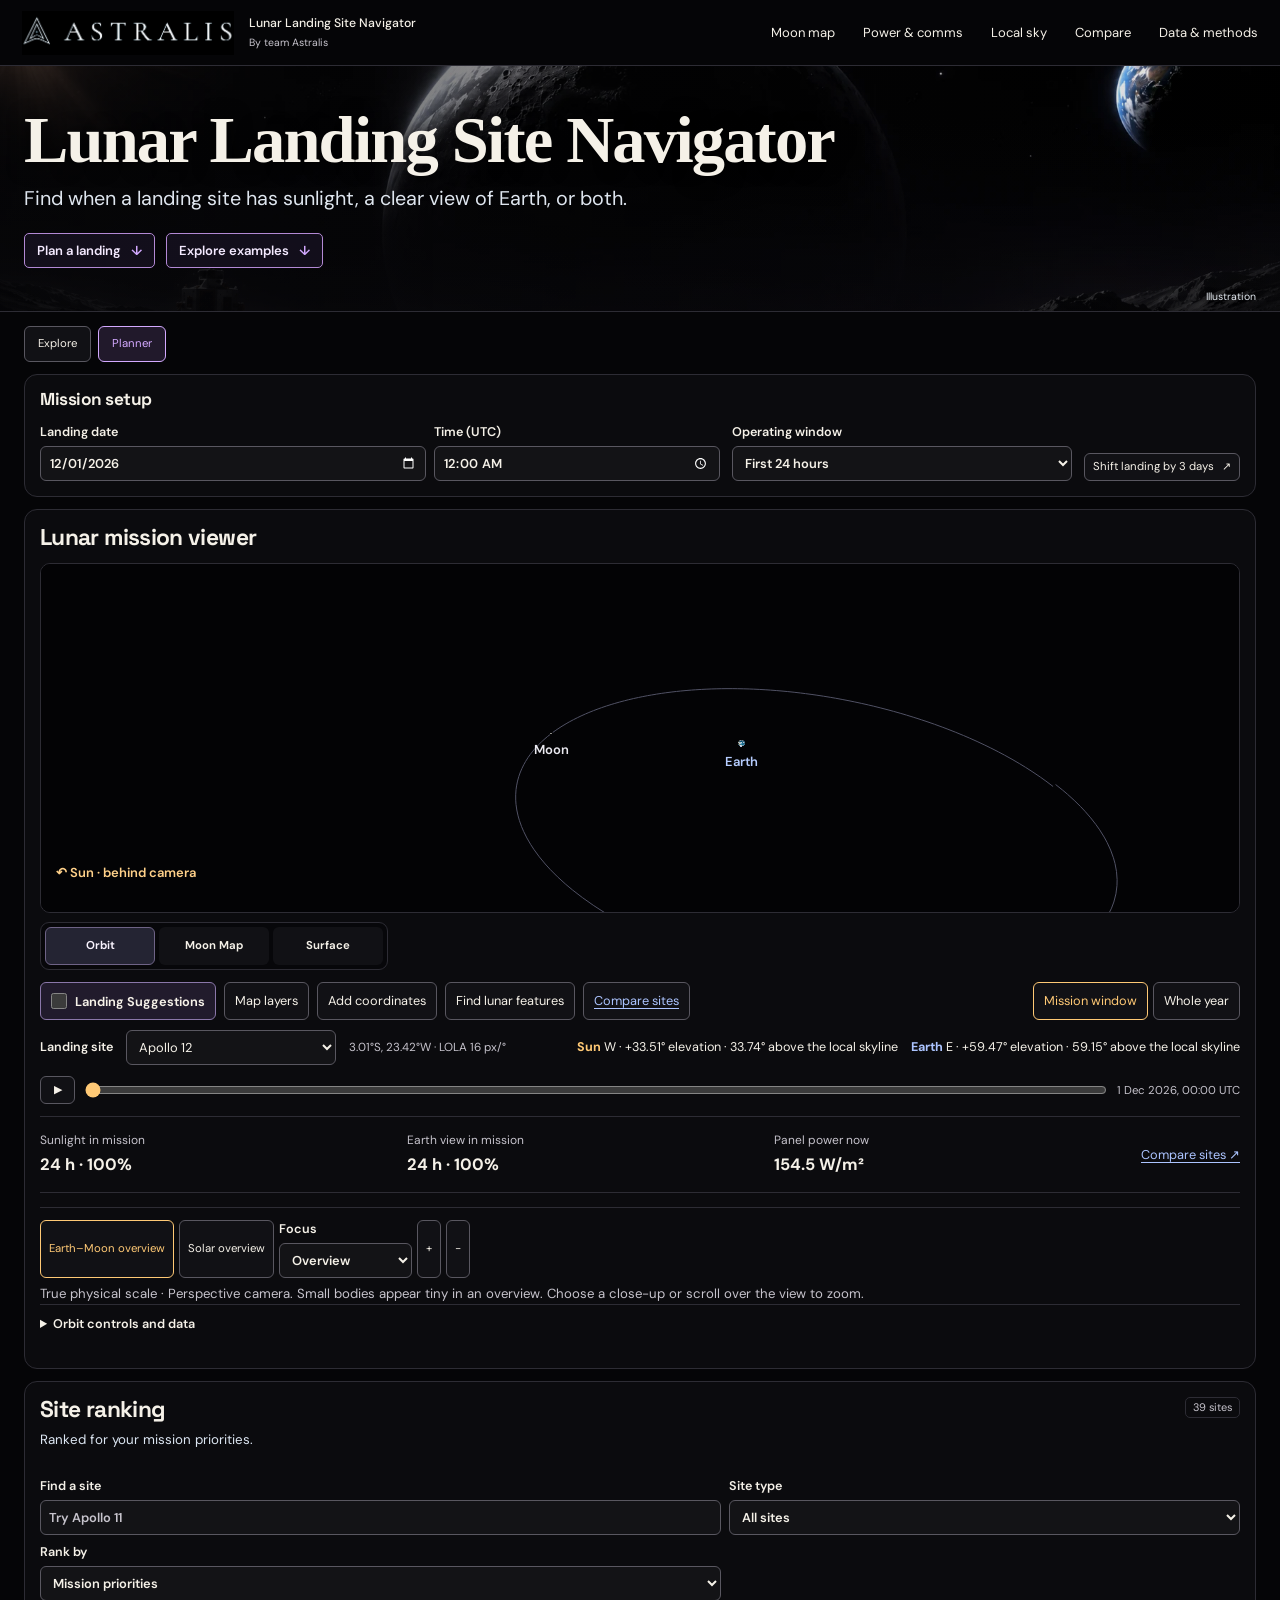
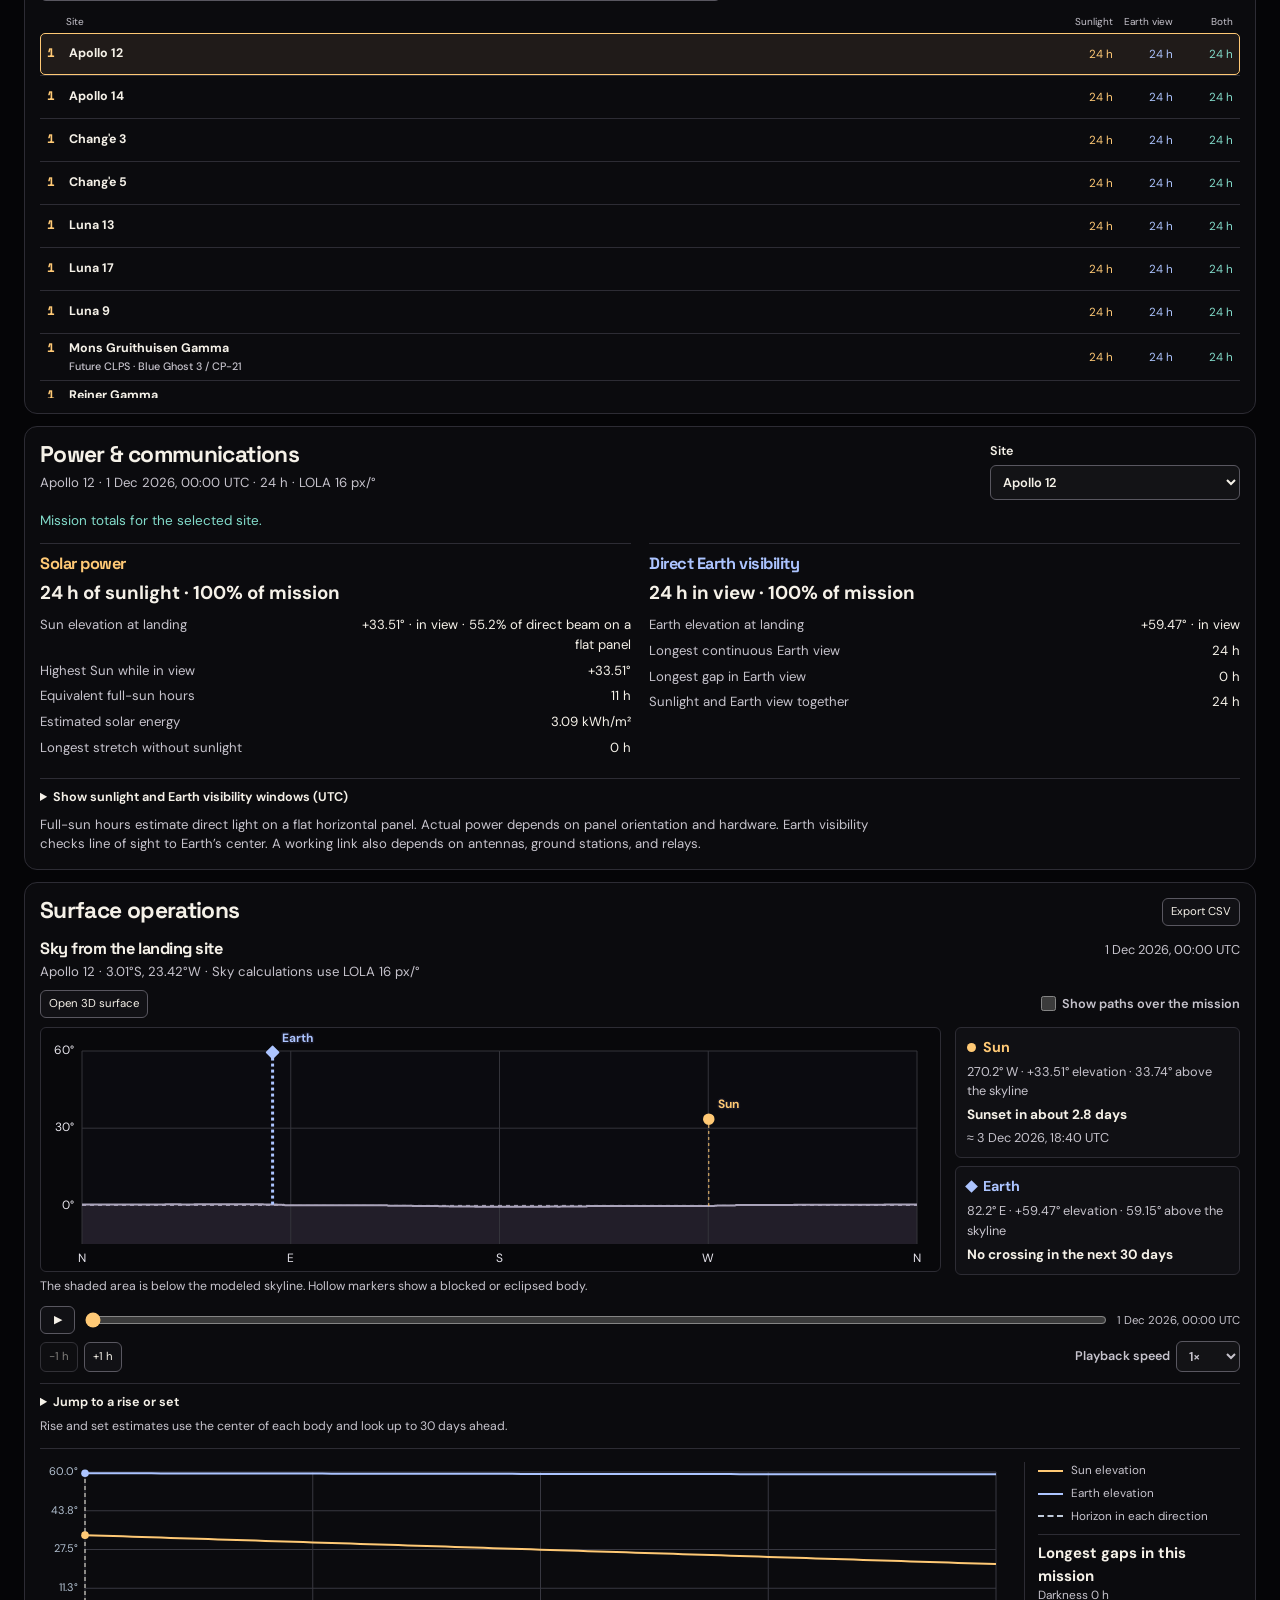
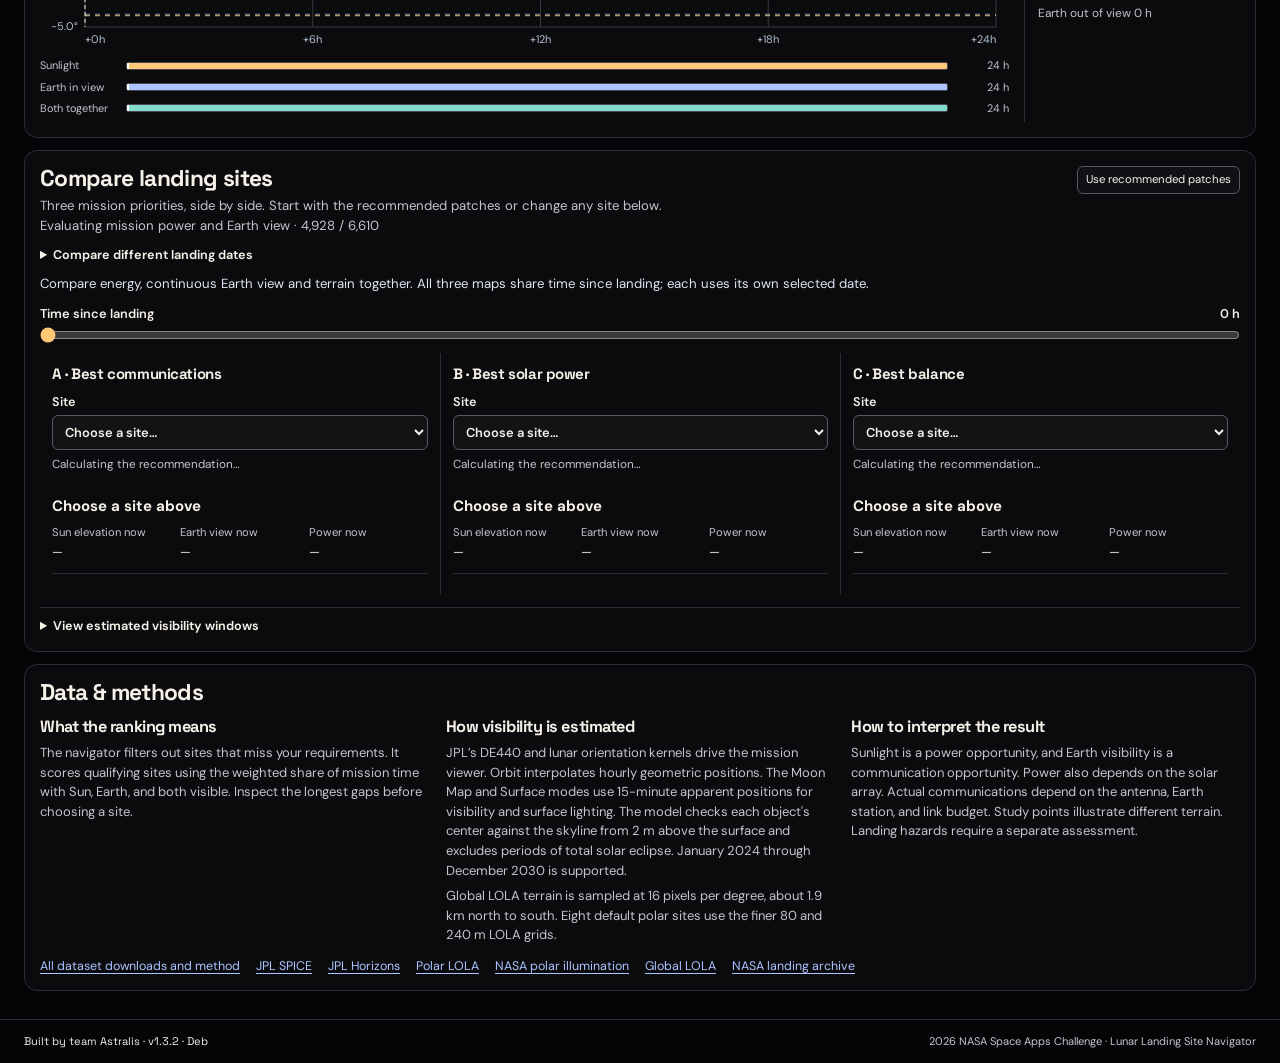
==== index.html @ 9d8e9234 "Release v1.3.2 — Deb: compact the viewer controls and terrain readout" ====
<!doctype html>
<html lang="en">
<head>
  <meta charset="utf-8">
  <meta name="viewport" content="width=device-width, initial-scale=1">
  <meta name="description" content="Compare lunar landing sites, dates, sunlight, and Earth visibility with NASA data.">
  <meta name="ai-disclosure" content="Application code and UI exploration used OpenAI Codex and ImageGen. Numerical inputs are attributed NASA and USGS products.">
  <meta name="theme-color" content="#050507">
  <meta name="author" content="Astralis">
  <link rel="icon" href="./assets/the-astralis-logo.png?v=team-wordmark-2">
  <title>Lunar Landing Site Navigator · Team Astralis</title>
  <link rel="stylesheet" href="./style.css?v=1.3.0">
  <script type="module" src="./app.mjs?v=1.3.0"></script>
</head>
<body>
  <a class="skip" href="#mission">Skip to mission setup</a>
  <header class="topbar">
    <a class="brand" href="./" aria-label="Lunar Landing Site Navigator home — by team Astralis">
      <span class="brand-mark"><img src="./assets/the-astralis-logo.png?v=team-wordmark-2" width="2172" height="724" alt="Astralis team logo"></span>
      <span class="brand-copy"><strong>Lunar Landing Site Navigator</strong><small>By team Astralis</small></span>
    </a>
    <nav aria-label="App navigation"><a href="#space" data-viewer-link="map">Moon map</a><a href="#assessment">Power &amp; comms</a><a href="#local-sky">Local sky</a><a href="#compare">Compare</a><a href="#methods">Data &amp; methods</a></nav>
  </header>

  <main>
    <div class="hero">
      <div class="hero-inner">
        <h1>Lunar Landing Site Navigator</h1>
        <p>Find when a landing site has sunlight, a clear view of Earth, or both.</p>
        <a class="hero-action" href="#mission">Plan a landing <span aria-hidden="true">↓</span></a>
        <a class="hero-action hero-explore" href="#explore">Explore examples <span aria-hidden="true">↓</span></a>
      </div>
      <span class="hero-credit">Illustration</span>
    </div>

    <div class="workspace" id="workspace">
      <nav class="view-switch" aria-label="Experience mode">
        <a class="subtle" href="#explore" id="mode-explore">Explore</a>
        <a class="subtle" href="#mission" id="mode-planner" aria-current="page">Planner</a>
      </nav>
      <div id="boot-error" class="error" role="alert" hidden></div>
      <section class="panel explore" id="explore" aria-labelledby="explore-heading" hidden>
        <div class="explore-heading">
          <h2 id="explore-heading">What makes a good place to land?</h2>
          <p class="muted">Pick a question and compare the first day after landing using the same NASA data as the planner.</p>
        </div>
        <div class="explore-controls">
          <label for="explore-case">Try a scenario
            <select id="explore-case" disabled>
              <option value="delay">What changes if we land three days later?</option>
              <option value="far">Can the far side see Earth?</option>
              <option value="power">Does a full day of sunlight mean more power?</option>
            </select>
          </label>
          <button type="button" id="explore-open" class="subtle" disabled>Open this scenario in Planner</button>
        </div>
        <p id="explore-conclusion" class="explore-conclusion" role="status">Loading lunar data…</p>
        <div id="explore-results" class="explore-results"></div>
        <details class="explore-glossary">
          <summary>What do these terms mean?</summary>
          <dl>
            <dt>Sunlight</dt><dd>Time the Sun is above the local terrain and there is no total eclipse. A low Sun can still give a flat solar panel very little light.</dd>
            <dt>Earth in view</dt><dd>Time the center of Earth is above the terrain. An actual radio link also needs antennas and a receiving station. A satellite can relay messages from the far side.</dd>
            <dt>Both together</dt><dd>Time when the Sun and Earth are in view at the same moment. This can help a mission schedule solar-powered work that needs direct contact.</dd>
            <dt>Local skyline</dt><dd>The outline of hills and crater rims from the landing site. A nearby ridge can hide the Sun even when it is above the Moon’s flat reference horizon.</dd>
          </dl>
        </details>
      </section>
      <div class="primary-grid">
        <section class="panel setup" id="mission" aria-labelledby="setup-heading">
          <h2 id="setup-heading">Mission setup</h2>
          <form id="mission-form" novalidate>
            <div class="dates">
              <label>Landing date <input id="landing-date" type="date" required value="2026-12-01"></label>
              <label>Time (UTC) <input id="landing-time" type="time" required value="00:00"></label>
            </div>
            <label>Operating window
              <select id="duration" aria-describedby="mission-year-dates">
                <option value="24" selected>First 24 hours</option><option value="72">First 3 days</option>
                <option value="168">First 7 days</option><option value="336">First 14 days</option>
                <option value="708">One lunar day (~29.5 Earth days)</option><option value="720">First 30 days</option>
                <option value="year">Full year (365 or 366 days)</option>
              </select>
            </label>
            <p class="muted" id="mission-year-dates" hidden></p>
            <fieldset class="priorities" hidden>
              <legend>What matters most?</legend>
              <div class="presets" id="presets" aria-label="Priority presets">
                <button type="button" data-preset="sun" aria-pressed="false">More sunlight</button>
                <button type="button" data-preset="earth" aria-pressed="false">More time to contact Earth</button>
                <button type="button" data-preset="overlap" aria-pressed="true">Both at the same time</button>
                <button type="button" data-preset="balanced" aria-pressed="false">Balanced</button>
              </div>
            </fieldset>
            <details class="limits" hidden>
              <summary>Advanced settings</summary>
              <label>Horizon model
              <select id="model"><option value="terrain" selected>Terrain horizon · LOLA</option><option value="reference">0° reference plane</option></select>
              </label>
              <div class="weight weight-sun"><label for="sun-weight">Sunlight</label><input id="sun-weight" type="range" min="0" max="100" step="5" value="0"><output for="sun-weight"></output></div>
              <div class="weight weight-earth"><label for="earth-weight">Earth view</label><input id="earth-weight" type="range" min="0" max="100" step="5" value="0"><output for="earth-weight"></output></div>
              <div class="weight weight-overlap"><label for="overlap-weight">Both</label><input id="overlap-weight" type="range" min="0" max="100" step="5" value="100"><output for="overlap-weight"></output></div>
              <p>Sites must meet these limits to qualify.</p>
              <div class="limit-grid">
                <label>Min sunlight (h)<input id="min-sun" type="number" min="0" max="8784" step="any" value="0"></label>
                <label>Min Earth view (h)<input id="min-earth" type="number" min="0" max="8784" step="any" value="0"></label>
                <label>Min overlap (h)<input id="min-overlap" type="number" min="0" max="8784" step="any" value="0"></label>
                <label>Max darkness (h)<input id="max-dark" type="number" min="0" max="8784" step="any" placeholder="Unlimited"></label>
                <label>Max Earth visibility gap (h)<input id="max-earth-gap" type="number" min="0" max="8784" step="any" placeholder="Unlimited"></label>
              </div>
            </details>
            <p id="input-error" class="error" role="alert" hidden></p>
            <button id="offset" class="subtle delay" type="button">Shift landing by 3 days <span aria-hidden="true">↗</span></button>
          </form>
        </section>

        <section class="panel space-panel" id="space" aria-labelledby="space-heading" data-viewer-mode="orbit">
          <div class="panel-heading space-heading">
            <h2 id="space-heading" tabindex="-1">Lunar mission viewer</h2>
          </div>
          <div class="viewer-stage" id="viewer-stage">
            <canvas id="orbit-labels" aria-hidden="true"></canvas>
            <div class="viewer-layer" id="viewer-orbit" aria-label="Orbital view">
              <canvas id="space-canvas" role="img" aria-label="Rotatable 3D projection of the Sun, Earth and Moon" aria-describedby="space-scale space-caption"></canvas>
            </div>
              <div id="globe-stage" class="globe-stage" inert>
                <canvas id="globe-canvas" aria-label="Rotatable 3D Moon with the Sun and Earth at the selected time. Drag to rotate or use the map buttons." aria-describedby="globe-pole-note map-system-note" role="img"></canvas>
                <canvas id="globe-features" aria-hidden="true" hidden></canvas>
                <div id="globe-markers"></div>
                <span id="globe-pole-marker" hidden>South Pole · 90°S</span>
                <div class="globe-directions" aria-label="Directions from the Moon at the viewer time">
                  <span id="globe-sun-marker" class="globe-direction" hidden></span>
                  <span id="globe-earth-marker" class="globe-direction" hidden></span>
                </div>
              </div>
            <div class="viewer-layer" id="viewer-map" aria-label="Lunar map views" inert aria-hidden="true">
              <div class="polar-map" id="polar-map" hidden>
                <img id="relief" src="./data/polar-relief.webp" alt="Shaded elevation of the lunar south pole from NASA's LOLA data">
                <svg id="graticule" viewBox="0 0 600 600" preserveAspectRatio="none" aria-hidden="true"></svg>
                <div id="pins" class="pins"></div>
                <span class="map-pole">90°S</span>
                <div class="map-scale"><i></i>100 km at pole</div>
              </div>
              <figure class="coverage-figure" id="viewer-coverage" hidden>
                <canvas id="coverage-canvas" role="img" aria-label="Whole-Moon map of sunlight and a direct view of Earth. West is left and east is right." aria-describedby="coverage-notes coverage-summary"></canvas>
                <div class="coverage-axis" aria-hidden="true"><span>180°W</span><span>90°W</span><span>0°</span><span>90°E</span><span>180°E</span></div>
              </figure>
            </div>
            <div class="viewer-layer" id="viewer-surface" aria-label="Lunar surface view" inert aria-hidden="true">
              <div class="surface-stage">
                  <canvas id="surface-sky" aria-hidden="true"></canvas>
                  <canvas id="surface-canvas" tabindex="0" role="img" aria-label="First-person view of measured lunar terrain at the selected site" aria-describedby="surface-walk-help surface-caption surface-angles surface-light sky-sun-position sky-earth-position"></canvas>
                  <canvas id="surface-labels" aria-hidden="true"></canvas>
                  <span id="surface-heading" aria-label="Camera bearing"></span>
                  <div class="surface-guides" id="surface-guides" aria-label="Off-screen objects">
                    <button type="button" class="subtle" id="surface-guide-sun" hidden></button>
                    <button type="button" class="subtle" id="surface-guide-earth" hidden></button>
                  </div>
                </div>
              <div class="viewer-loading">
                <p class="muted" id="surface-status" role="status"></p>
                <button type="button" class="subtle" id="surface-retry" hidden>Reload terrain</button>
              </div>
            </div>
          </div>
          <p id="viewer-flight-status" class="muted" role="status" hidden></p>
          <div class="viewer-tabs" role="group" aria-label="Lunar mission viewer modes">
            <button type="button" class="subtle" data-viewer="orbit" aria-controls="viewer-orbit" aria-pressed="true">Orbit</button>
            <button type="button" class="subtle" data-viewer="map" aria-controls="viewer-map" aria-pressed="false">Moon Map</button>
            <button type="button" class="subtle" data-viewer="surface" aria-controls="viewer-surface" aria-pressed="false">Surface</button>
          </div>
          <nav class="mission-tools" aria-label="Mission planning tools">
            <label id="landing-suggestions-toggle"><input id="layer-landing-suggestions" type="checkbox" aria-controls="landing-suggestions" disabled> Landing Suggestions</label>
            <button type="button" class="subtle" data-map-tool="viewer-analysis" disabled>Map layers</button>
            <button type="button" class="subtle" data-map-tool="custom-coordinates" disabled>Add coordinates</button>
            <button type="button" class="subtle" data-map-tool="named-features" disabled>Find lunar features</button>
            <a class="subtle" href="#compare-heading">Compare sites</a>
            <div class="space-date-controls" id="space-timescale" hidden>
              <div class="map-view" role="group" aria-label="3D timescale">
                <button type="button" class="subtle" id="space-mission-mode" aria-pressed="true">Mission window</button>
                <button type="button" class="subtle" id="space-year-mode" aria-pressed="false">Whole year</button>
              </div>
            </div>
          </nav>
          <p id="space-error" class="error" role="status" hidden></p>
          <p id="space-status" class="muted" role="status">Loading 3D positions…</p>
          <div id="space-content" hidden>
            <div id="space-year-controls" hidden>
              <label>Year <select id="space-year"></select></label>
              <label>Jump to month <select id="space-month"></select></label>
              <label>Playback speed <select id="space-year-speed"><option value="15">15 days/sec</option><option value="5" selected>5 days/sec</option><option value="1">1 day/sec</option></select></label>
            </div>
            <div class="viewer-site">
              <div class="space-readout">
                <label for="space-site">Landing site</label>
                <select id="space-site" disabled></select>
                <p id="space-caption" class="muted"></p>
                <p class="space-sun"><strong>Sun</strong> <span id="space-sun"></span></p>
                <p class="space-earth"><strong>Earth</strong> <span id="space-earth"></span></p>
              </div>
            </div>
            <div class="scrub space-scrub">
              <button type="button" class="subtle" id="space-play" aria-label="Play mission viewer timeline" disabled>▶</button>
              <label class="sr-only" id="space-time-label" for="space-time">3D view mission time</label>
              <input id="space-time" type="range" min="0" max="24" step=".25" value="0" disabled>
              <div id="space-month-scale" class="space-month-scale" aria-hidden="true" hidden></div>
              <output id="space-clock" for="space-time"></output>
            </div>
            <p id="space-year-note" class="muted globe-help" hidden>All three views use this yearly preview time. Mission totals still use your selected landing date and duration.</p>
          </div>
          <div class="viewer-metrics" id="viewer-metrics" aria-label="Selected site mission summary">
            <div><span>Sunlight in mission</span><strong id="viewer-sun-hours"></strong></div>
            <div><span>Earth view in mission</span><strong id="viewer-earth-hours"></strong></div>
            <div><span>Panel power now</span><strong id="viewer-power" title="Estimated electrical output per square meter of horizontal panel at 20% efficiency"></strong></div>
            <a href="#compare-heading">Compare sites ↗</a>
          </div>
          <div class="viewer-events" id="viewer-events" hidden>
            <p id="viewer-sun-event"></p><p id="viewer-earth-event"></p>
          </div>
          <div id="viewer-orbit-controls" class="viewer-orbit-controls">
                <div class="map-view" aria-label="Reference point">
              <button type="button" id="space-earth-view" class="subtle" value="earth" aria-pressed="true" disabled>Earth–Moon overview</button>
              <button type="button" id="space-sun-view" class="subtle" value="sun" aria-pressed="false" disabled>Solar overview</button>
              <label>Focus <select id="space-focus"><option value="">Overview</option><option value="earth">Earth close-up</option><option value="moon">Moon close-up</option><option value="sun">Sun close-up</option></select></label>
              <button type="button" id="space-zoom-in" class="subtle" aria-label="Zoom orbital camera in" disabled>+</button>
              <button type="button" id="space-zoom-out" class="subtle" aria-label="Zoom orbital camera out" disabled>−</button>
            </div>
                <p id="space-geometry-note" class="muted" role="status"></p>
                <p id="space-scale" class="muted">True physical scale · Perspective camera. Small bodies appear tiny in an overview. Choose a close-up or scroll over the view to zoom.</p>
                <details class="viewer-options"><summary>Orbit controls and data</summary>
                <div class="orbit-layers" role="group" aria-label="Orbit diagram layers">
                  <label><input type="checkbox" id="space-year-path"> <span id="space-year-label">Sun’s annual path</span></label>
                  <label><input type="checkbox" id="space-moon-path" checked> Moon’s orbit</label>
                  <label><input type="checkbox" id="space-links"> Body links</label>
                </div>
                <div class="globe-controls" aria-label="Rotate the view">
                  <button type="button" class="subtle" id="space-left" aria-label="Rotate view left" disabled>←</button>
                  <button type="button" class="subtle" id="space-right" aria-label="Rotate view right" disabled>→</button>
                  <button type="button" class="subtle" id="space-up" aria-label="Tilt view up" disabled>↑</button>
                  <button type="button" class="subtle" id="space-down" aria-label="Tilt view down" disabled>↓</button>
                  <button type="button" class="subtle" id="space-reset" disabled>Reset view</button>
                </div>
                <dl class="space-distance muted">
                  <dt>Earth to Moon</dt><dd id="space-lunar-km"></dd>
                  <dt>Earth to Sun</dt><dd id="space-solar-km"></dd>
                </dl>
                <p class="muted space-marker">The mint dot marks the selected landing site when it faces the camera.</p>
                <p class="muted globe-help"><a href="https://svs.gsfc.nasa.gov/3615/">Earth imagery · NASA Blue Marble</a> · <a href="https://svs.gsfc.nasa.gov/4720/">Moon imagery · NASA LROC</a> · <a href="https://svs.gsfc.nasa.gov/4551/">Sun imagery · NASA SDO</a></p>
                <p class="muted globe-help">All bodies use physical radii and JPL distances on one scale. Apparent size depends on distance from the camera; nearer bodies block farther ones. Earth’s clouds and the Sun’s disk are archival imagery. Solar colors and glow are adjusted for display.</p>
                </details>
              </div>
          <section class="map-panel" id="viewer-map-controls" hidden aria-labelledby="map-heading">
            <div class="panel-heading"><h2 id="map-heading">Lunar sites</h2>
              <div class="map-view" role="group" aria-label="Map view"><button type="button" class="subtle" id="show-globe" aria-pressed="true">3D Moon</button><button type="button" class="subtle" id="show-map" aria-pressed="false">Polar map</button><button type="button" class="subtle" id="show-coverage" aria-pressed="false">Visibility map</button></div>
            </div>
            <details class="viewer-options" id="viewer-analysis" open>
              <summary>Analyze landing conditions <span>Visibility, power and crater shadows</span></summary>
            <label class="map-scope"><input id="mission-heat-south" type="checkbox"> South Pole only <span class="muted" id="map-scope" hidden>84°S–90°S</span></label>
            <div class="coverage-toolbar" id="coverage-toolbar">
              <fieldset class="map-filters" id="coverage-filters">
                <legend>Map layers</legend>
                <label><input id="layer-overlap" type="checkbox"> Mission overlap</label>
                <label><input id="layer-sun" type="checkbox"> Sunlight now</label>
                <label><input id="layer-earth" type="checkbox"> Earth in view now</label>
                <label><input id="layer-both" type="checkbox"> Both in view now</label>
                <label><input id="layer-power" type="checkbox"> Solar power</label>
                <label title="Use measured terrain to calculate shadows and line of sight"><input id="layer-shadows" type="checkbox" checked> Crater shadows</label>
              </fieldset>
              <label id="mission-heat-period-label" hidden>Heat map period
                <select id="mission-heat-period"></select>
              </label>
              <label id="map-color-metric-label" hidden>Color by
                <select id="map-color-metric"><option value="overlap">Mission overlap hours</option><option value="power">Solar power now</option></select>
              </label>
              <time id="coverage-clock" class="muted" hidden></time>
            </div>
            <p id="coverage-intersection-note" class="muted mission-heat-key" hidden></p>
            <p class="muted" id="mission-heat-models" hidden></p>
            <p class="muted mission-heat-key" id="terrain-shadow-status" role="status" hidden></p>
            <p id="mission-heat-detail-status" class="muted mission-heat-key" role="status" hidden></p>
            <div id="mission-heat-details" hidden>
              <p id="mission-heat-status" class="muted" role="status"></p>
              <div id="mission-heat-results" hidden>
                <div class="mission-heat-scale" id="mission-heat-scale" role="group" aria-label="Simultaneous visibility in hours" aria-describedby="mission-heat-scale-note">
                  <div aria-hidden="true"></div>
                  <span>0 h · No overlap</span><span id="mission-heat-mid"></span><span id="mission-heat-max"></span>
                </div>
                <p class="muted mission-heat-key" id="mission-heat-scale-note"></p>
                <p id="mission-heat-best"></p>
                <p id="mission-heat-site"></p>
                <div id="mission-heat-site-details">
                  <p class="muted" id="mission-heat-reference"></p>
                  <div id="mission-heat-track"></div>
                  <p class="muted mission-heat-key">The strip shows overlap in gold and gaps with hatching.</p>
                  <details id="mission-heat-windows"><summary>Overlap and gap times (UTC)</summary><div id="mission-heat-window-list"></div></details>
                </div>
              </div>
            </div>
            <div id="coverage-details" hidden>
              <ul class="coverage-legend" id="coverage-legend" aria-label="Map legend"></ul>
              <p class="muted" id="coverage-notes">Colors use a smooth lunar horizon. The selected-site readout uses your chosen horizon model.</p>
              <p class="muted" id="coverage-summary"></p>
              <div id="power-details" hidden>
                <div class="power-scale" id="power-scale" role="group" aria-label="Estimated electrical power per square meter">
                  <div id="power-gradient" aria-hidden="true"></div>
                  <span>0 W/m²</span><span id="power-scale-mid"></span><span id="power-scale-max"></span>
                </div>
                <p class="muted" id="power-scale-note" hidden></p>
                <p class="power-site"><strong id="power-output"></strong><span id="power-site-angle"></span></p>
                <p class="muted" id="power-notes">Estimated electrical output for a flat panel at 20% efficiency. Map colors use a smooth lunar horizon. Sites use the chosen horizon model. Total eclipses give zero output.</p>
              </div>
              <p class="muted" id="coverage-overhead"></p>
            </div>
            </details>
            <details id="named-features" class="named-features">
              <summary>Explore named lunar features</summary>
              <div class="feature-tools">
                <label>Search the lunar gazetteer<input type="search" id="feature-search" placeholder="Try Tycho or Mare Imbrium" disabled></label>
                <label class="feature-toggle"><input type="checkbox" id="feature-layer" checked> Show labels on the globe</label>
              </div>
              <p class="muted" id="feature-status" role="status"></p>
              <button class="subtle" type="button" id="feature-retry" hidden>Reload feature catalog</button>
              <ul id="feature-results" aria-label="Matching named features"></ul>
              <div id="feature-detail" class="map-site" hidden>
                <h3 id="feature-name"></h3><p id="feature-location" class="muted"></p>
                <a id="feature-source" class="muted">Gazetteer entry</a>
              </div>
              <button class="subtle" type="button" id="feature-evaluate" hidden>Evaluate this coordinate</button>
            </details>
            <p class="error" id="globe-error" hidden></p>
            <div id="globe-view">
              <div class="globe-controls" aria-label="3D Moon controls">
                <button type="button" class="subtle" id="globe-left" aria-label="Rotate Moon west">←</button>
                <button type="button" class="subtle" id="globe-right" aria-label="Rotate Moon east">→</button>
                <button type="button" class="subtle" id="globe-north" aria-label="Rotate Moon toward north">↑</button>
                <button type="button" class="subtle" id="globe-south" aria-label="Rotate Moon toward south">↓</button>
                <button type="button" class="subtle" id="globe-zoom-in" aria-label="Zoom in">+</button>
                <button type="button" class="subtle" id="globe-zoom-out" aria-label="Zoom out">−</button>
                <button type="button" class="subtle" id="globe-focus">Center on site</button>
                <button type="button" class="subtle" id="globe-reset">Near side</button>
                <button type="button" class="subtle" id="globe-far">Far side</button>
                <button type="button" class="subtle" id="globe-pole">South pole</button>
              </div>
              <p class="muted globe-help" id="globe-pole-note"><i aria-hidden="true"></i> <strong>84°S search boundary</strong>. The ring marks the northern edge of the six-degree search area. The geographic South Pole is at 90°S. <a href="https://www.nasa.gov/podcasts/houston-we-have-a-podcast/moon-geology/">NASA’s exploration-zone definition</a> · <a href="https://www.nasa.gov/news-release/nasa-provides-update-on-artemis-iii-moon-landing-regions/">NASA’s 2024 candidate-region map</a></p>
              <p class="muted globe-help">Drag to rotate. Pinch or use + and − to zoom. Select a marker, or click the surface to evaluate a new spot. <a href="https://svs.gsfc.nasa.gov/4720/">NASA LROC imagery</a></p>
              <p class="muted globe-help">The Sun and Earth share Orbit’s date and physical scale. Rotate the Moon to look around the system. Bodies outside the camera view have direction labels; the Moon blocks bodies behind it.</p>
              <p class="muted globe-help" id="map-system-note"></p>
            </div>
            <div id="polar-view" hidden>
            </div>
            <section id="coverage-view" aria-label="Whole-Moon visibility" hidden>
            </section>
            <div class="map-caption" id="site-map-legend"><span><i class="legend-dot"></i>Selected site</span><span><i class="legend-dot historical"></i>Historic landing</span><span><i class="legend-dot feature"></i>Study point or target region</span></div>
            <div class="map-site" aria-live="polite">
              <h3 id="map-site-name"></h3>
              <p class="muted" id="map-site-detail"></p>
              <a id="map-site-source" class="muted" hidden>Coordinate source</a>
              <div class="map-compare-actions">
                <button type="button" class="subtle" id="pick-compare-a" disabled>Use as Site A</button>
                <button type="button" class="subtle" id="pick-compare-b" disabled>Use as Site B</button>
                <button type="button" class="subtle" id="pick-compare-c" disabled>Use as Site C</button>
                <a href="#compare-heading">View comparison</a>
              </div>
              <p id="map-compare-pair" class="muted" role="status"></p>
              <button type="button" id="remove-custom" class="subtle" hidden>Remove selected point</button>
            </div>
            <p class="muted" id="coordinate-status" role="status"></p>
            <p class="error" id="coordinate-error" role="alert" hidden></p>
            <details class="custom" id="custom-coordinates">
              <summary>Add a coordinate</summary>
              <form id="coordinates" novalidate>
                <div class="limit-grid">
                  <label>Latitude (°)<input id="latitude" type="number" min="-90" max="90" step="any" placeholder="-85.3" required></label>
                  <label>East longitude (°)<input id="longitude" type="number" min="-180" max="360" step="any" placeholder="24.5" required></label>
                </div>
                <button type="submit" class="subtle">Add &amp; evaluate</button>
              </form>
            </details>
          </section>
          <div id="surface-view" hidden>
              <div id="surface-scene" hidden>
                <div class="surface-primary-controls">
                  <button type="button" class="subtle" id="surface-primary-sun">Find Sun</button>
                  <button type="button" class="subtle" id="surface-primary-earth">Find Earth</button>
                  <label class="sky-path-toggle" title="Show Sun and Earth labels, paths across the local sky, camera bearing, and off-screen direction arrows"><input type="checkbox" id="surface-paths" aria-controls="surface-labels surface-heading surface-guides"> Sun &amp; Earth guides</label>
                  <span class="muted">Drag to look around · W A S D to walk</span>
                </div>
                <details class="viewer-options" id="surface-options"><summary>Camera, walking and terrain details</summary>
                <div class="globe-controls" role="group" aria-label="Look around the landing site">
                  <button type="button" class="subtle" id="surface-left" aria-label="Look left">←</button>
                  <button type="button" class="subtle" id="surface-right" aria-label="Look right">→</button>
                  <button type="button" class="subtle" id="surface-up" aria-label="Look up">↑</button>
                  <button type="button" class="subtle" id="surface-down" aria-label="Look down">↓</button>
                  <button type="button" class="subtle" id="surface-sun">Find Sun</button>
                  <button type="button" class="subtle" id="surface-earth">Find Earth</button>
                  <button type="button" class="subtle" id="surface-north">Face north</button>
                  <label class="surface-crater" hidden>Look toward <select id="surface-crater"><option value="">Nearby crater</option></select></label>
                  <label class="surface-zoom">Style <select id="surface-style"><option value="illustrated">Illustrated</option><option value="natural">Natural</option></select></label>
                  <label class="surface-zoom">Zoom <select id="surface-zoom"><option value="1">1×</option><option value="3">3×</option><option value="6">6×</option></select></label>
                  <label class="surface-zoom">View height <select id="surface-height"><option value="2">2 m · eye level</option><option value="30">30 m</option><option value="100">100 m · survey</option></select></label>
                  <label class="sky-path-toggle"><input type="checkbox" id="surface-softness" checked aria-describedby="surface-focus-help"> Distant softness</label>
                </div>
                <div class="globe-controls surface-walk" role="group" aria-label="Move around the landing site">
                  <button type="button" class="subtle" id="surface-walk-forward" aria-label="Walk forward 10 meters">Forward</button>
                  <button type="button" class="subtle" id="surface-walk-backward" aria-label="Walk backward 10 meters">Back</button>
                  <button type="button" class="subtle" id="surface-walk-left">Step left</button>
                  <button type="button" class="subtle" id="surface-walk-right">Step right</button>
                  <button type="button" class="subtle" id="surface-walk-reset">Return to landing point</button>
                  <output id="surface-walk-offset" class="muted" aria-live="off">At landing point</output>
                </div>
                <p id="surface-walk-help" class="muted">Drag to look around. Press W, A, S, D while the view has focus to walk. Visibility readouts use the landing point.</p>
                <p id="surface-focus-help" class="muted">Distant softness gently blurs far terrain while keeping nearby ground and the sky sharp. Camera effect only; terrain heights and calculations stay unchanged.</p>
                <p class="muted" id="surface-landmark" hidden></p>
                <p class="muted" id="surface-caption"></p>
                <p class="muted" id="surface-angles"></p>
                <p class="muted" id="surface-light"></p>
                <p class="muted surface-credit"><a id="surface-terrain-source" href="https://svs.gsfc.nasa.gov/4720/">Surface imagery · NASA LROC / LOLA</a></p>
                <p class="muted surface-credit"><a href="https://svs.gsfc.nasa.gov/3615/">Earth imagery · NASA Blue Marble</a> <span>· satellite mosaic with estimated rotation and lighting for the selected UTC time</span></p>
                </details>
              </div>
            </div>
        </section>

        <section class="panel" id="landing-suggestions" aria-labelledby="landing-suggestions-heading" hidden>
          <h2 id="landing-suggestions-heading" tabindex="-1">Landing Suggestions</h2>
          <p id="landing-suggestions-window" class="muted"></p>
          <fieldset id="landing-scenarios" class="landing-scenarios" aria-describedby="landing-scenario-rule">
            <legend>Rank patches by</legend>
            <label>
              <input type="radio" name="landing-scenario" value="earth" aria-labelledby="landing-earth-label" aria-describedby="landing-earth-winner">
              <span class="landing-scenario-text"><strong id="landing-earth-label">Best communications</strong><span id="landing-earth-winner" class="landing-scenario-winner"></span></span>
            </label>
            <label>
              <input type="radio" name="landing-scenario" value="solar" aria-labelledby="landing-solar-label" aria-describedby="landing-solar-winner">
              <span class="landing-scenario-text"><strong id="landing-solar-label">Best solar power</strong><span id="landing-solar-winner" class="landing-scenario-winner"></span></span>
            </label>
            <label>
              <input type="radio" name="landing-scenario" value="balanced" checked aria-labelledby="landing-balanced-label" aria-describedby="landing-balanced-winner">
              <span class="landing-scenario-text"><strong id="landing-balanced-label">Best balance</strong><span id="landing-balanced-winner" class="landing-scenario-winner"></span></span>
            </label>
          </fieldset>
          <div id="landing-solar-requirement" class="limit-grid" hidden>
            <label>Required window<select id="landing-window-body"><option value="earth">Earth view</option><option value="sun">Sunlight</option></select></label>
            <label>Minimum uninterrupted share (%)<input id="landing-window-share" type="number" min="0" max="100" step="1" value="0"></label>
          </div>
          <p id="landing-scenario-rule" class="landing-rule muted"></p>
          <label class="landing-slope">Maximum slope (°)<input id="landing-max-slope" type="number" min=".1" max="45" step=".1" value="10" aria-describedby="landing-slope-reference" required></label>
          <p id="landing-slope-reference" class="landing-rule muted">The reference threshold is <strong>under 10° across 100 m</strong>. <a href="https://ntrs.nasa.gov/api/citations/20250009323/downloads/ArtemisOverview2025IntSPAPPSChallenge.pdf">NASA Artemis study</a></p>
          <p id="landing-suggestions-status" role="status"></p>
          <p id="landing-rank-note" class="landing-rule muted" hidden>Ranks are among all sampled patches. A dash means the patch misses that scenario.</p>
          <ol id="landing-suggestions-list"></ol>
          <details>
            <summary>Search coverage and ranking</summary>
            <p>One flat 100 m patch sampled per 4 km square across 84°S–90°S, using <a href="https://pgda.gsfc.nasa.gov/products/90">NASA LOLA slope and roughness</a>. This is a terrain screen. Smaller hazards can fall below the data resolution.</p>
            <p>Ranking uses precomputed terrain. Opening a patch lets Surface operations recalculate its visibility with finer terrain when available.</p>
            <p>Best balance uses the geometric mean of the share of maximum solar energy and the share of the mission in one continuous Earth-view window. The other scenarios first apply a continuity requirement, then rank matching patches by total solar energy.</p>
            <p>Crater shadows count as zero power. Earth visibility models a direct line of sight. Actual communications also depend on ground stations, antennas, and relays.</p>
          </details>
        </section>

        <section class="panel public-answer" aria-labelledby="answer-title" hidden>
          <div class="answer-copy" aria-live="polite"><h2 id="answer-title">Finding the best match…</h2><p id="answer-body" class="muted"></p></div>
          <div id="answer-tracks"></div>
          <nav class="answer-nav" aria-label="Explore results"><a href="#assessment">Check power and communications</a><a href="#compare">Compare a different date</a><a href="#space" data-viewer-link="map">View map and sites</a><a href="#local-sky">See sky positions</a></nav>
        </section>


        <section class="panel ranking" aria-labelledby="rank-heading">
          <div class="panel-heading"><h2 id="rank-heading">Site ranking</h2><span id="site-count" class="tag"></span></div>
          <p id="rank-summary" class="rank-summary" aria-live="polite">Loading lunar data…</p>
          <div class="site-filters">
            <label>Find a site<input type="search" id="site-search" placeholder="Try Apollo 11"></label>
            <label>Site type<select id="site-group"><option value="all">All sites</option><option value="historic">Historic landings</option><option value="clps">Future CLPS targets</option><option value="study">Study points</option><option value="custom">My coordinates</option></select></label>
            <label>Rank by<select id="rank-sort"><option value="priority">Mission priorities</option><option value="energy">Solar energy</option></select></label>
          </div>
          <p id="future-clps-note" class="muted" hidden>Feature centers represent planned mission regions for comparison. <a href="https://science.nasa.gov/lunar-science/clps-deliveries/">NASA CLPS deliveries</a></p>
          <div class="rank-legend"><span>Site</span><span>Sunlight</span><span>Earth view</span><span id="rank-last-column">Both</span></div>
          <ol id="rank-list"></ol>
          <p id="rank-empty" class="muted" hidden>No matching sites. Try another name or site type.</p>
        </section>
      </div>

      <section class="panel assessment" id="assessment" aria-labelledby="assessment-heading" hidden>
        <div class="panel-heading assessment-heading">
          <div><h2 id="assessment-heading">Power &amp; communications</h2><p class="muted" id="assessment-context"></p></div>
          <label for="assessment-site">Site <select id="assessment-site"></select></label>
        </div>
        <p id="assessment-status" class="assessment-status" role="status"></p>
        <details class="assessment-limits" id="assessment-limits" hidden>
          <summary>View requirement checks</summary>
          <ul id="assessment-checks"></ul>
        </details>
        <div class="assessment-grid">
          <section class="assessment-area solar-metrics" aria-labelledby="power-heading">
            <h3 id="power-heading">Solar power</h3>
            <p class="assessment-total" id="assessment-sun-total"></p>
            <dl>
              <dt>Sun elevation at landing</dt><dd id="assessment-sun-angle"></dd>
              <dt>Highest Sun while in view</dt><dd id="assessment-peak"></dd>
              <dt>Equivalent full-sun hours</dt><dd id="assessment-exposure"></dd>
              <dt>Estimated solar energy</dt><dd id="assessment-energy"></dd>
              <dt>Longest stretch without sunlight</dt><dd id="assessment-dark-gap"></dd>
            </dl>
            <p class="muted" id="assessment-dark-time"></p>
            <p class="muted" id="assessment-nasa-illumination" hidden><span id="nasa-illumination-value"></span> <a href="https://pgda.gsfc.nasa.gov/products/69">NASA long-term sunlight</a></p>
          </section>
          <section class="assessment-area relay-metrics" aria-labelledby="comms-heading">
            <h3 id="comms-heading">Direct Earth visibility</h3>
            <p class="assessment-total" id="assessment-earth-total"></p>
            <dl>
              <dt>Earth elevation at landing</dt><dd id="assessment-earth-angle"></dd>
              <dt>Longest continuous Earth view</dt><dd id="assessment-earth-run"></dd>
              <dt>Longest gap in Earth view</dt><dd id="assessment-earth-gap"></dd>
              <dt>Sunlight and Earth view together</dt><dd id="assessment-overlap"></dd>
            </dl>
            <p class="muted" id="assessment-earth-time"></p>
          </section>
        </div>
        <details class="windows assessment-windows">
          <summary>Show sunlight and Earth visibility windows (UTC)</summary>
          <div id="assessment-windows" class="window-grid"></div>
        </details>
        <p class="muted assessment-note">Full-sun hours estimate direct light on a flat horizontal panel. Actual power depends on panel orientation and hardware. Earth visibility checks line of sight to Earth’s center. A working link also depends on antennas, ground stations, and relays.</p>
      </section>

      <section class="panel operations" aria-labelledby="ops-heading">
        <div class="panel-heading operations-title"><h2 id="ops-heading" tabindex="-1">Surface operations</h2><div class="chart-controls"><button type="button" class="subtle" id="export" disabled>Export CSV</button></div></div>
        <section class="local-sky" id="local-sky" aria-labelledby="local-sky-heading" hidden>
          <div class="sky-heading">
            <div><h3 id="local-sky-heading">Sky from the landing site</h3><p class="muted" id="ops-subtitle"></p></div>
            <time id="local-sky-time"></time>
          </div>
          <div class="map-view sky-mode" role="group" aria-label="Local sky view">
            <button type="button" class="subtle" id="show-surface">Open 3D surface</button>
            <label class="sky-path-toggle"><input type="checkbox" id="sky-paths"> Show paths over the mission</label>
          </div>
          <div class="sky-grid">
            <figure class="sky-panorama" id="skyline-view">
              <canvas id="sky-canvas" role="img" aria-label="Sun and Earth above or below the skyline, plotted by compass direction and elevation" aria-describedby="sky-caption sky-sun-position sky-earth-position"></canvas>
              <figcaption id="sky-caption">The shaded area is below the modeled skyline. Hollow markers show a blocked or eclipsed body.</figcaption>
            </figure>
            <div class="sky-readings">
              <div class="sky-body sky-sun">
                <h4><span aria-hidden="true"></span>Sun</h4>
                <p id="sky-sun-position"></p>
                <strong id="sky-sun-event"></strong>
                <time id="sky-sun-utc" hidden></time>
              </div>
              <div class="sky-body sky-earth">
                <h4><span aria-hidden="true"></span>Earth</h4>
                <p id="sky-earth-position"></p>
                <strong id="sky-earth-event"></strong>
                <time id="sky-earth-utc" hidden></time>
              </div>
            </div>
          </div>
          <div class="motion-controls" role="group" aria-label="Timeline playback">
            <div class="scrub sky-scrub"><button type="button" class="subtle" id="play" aria-label="Play timeline">▶</button><label class="sr-only" for="time-slider">Elapsed mission time</label><input id="time-slider" type="range" min="0" max="24" step=".25" value="0"><output id="selected-time" for="time-slider"></output></div>
            <div class="timeline-tools">
              <button type="button" class="subtle" id="timeline-back">−1 h</button>
              <button type="button" class="subtle" id="timeline-forward">+1 h</button>
              <label for="timeline-speed">Playback speed <select id="timeline-speed"><option value="0.5">0.5×</option><option value="1" selected>1×</option><option value="2">2×</option><option value="4">4×</option></select></label>
            </div>
          </div>
          <details class="timeline-events" id="timeline-events">
            <summary>Jump to a rise or set</summary>
            <p class="muted" id="event-count"></p>
            <ul id="event-list" aria-label="Horizon crossings during the mission"></ul>
          </details>
          <p class="muted sky-footnote">Rise and set estimates use the center of each body and look up to 30 days ahead.</p>
        </section>
        <div class="ops-grid">
          <div class="charts">
            <canvas id="elevation-chart" aria-label="Sun and Earth elevation curves and their local terrain horizons" role="img"></canvas>
            <div id="tracks"></div>
          </div>
          <aside class="snapshot" aria-label="Conditions at selected time">
            <div class="chart-legend"><span><i></i>Sun elevation</span><span><i></i>Earth elevation</span><span><i></i>Horizon in each direction</span></div>
            <div id="snapshot"></div>
          </aside>
        </div>
      </section>

      <section class="panel comparison" id="compare" aria-labelledby="compare-heading">
        <div class="panel-heading"><div><h2 id="compare-heading" tabindex="-1">Compare landing sites</h2><p class="muted">Three mission priorities, side by side. Start with the recommended patches or change any site below.</p></div><button id="compare-recommended" type="button" class="subtle">Use recommended patches</button></div>
        <p id="compare-recommendation-status" class="muted" role="status">Recommendations use the mission date, duration, slope limit and scenario requirements.</p>
        <details id="compare-schedule">
          <summary>Compare different landing dates</summary>
          <div class="compare-controls">
            <label>Landing time for B (UTC) <input id="compare-time" type="datetime-local" step="60" required></label>
            <label>Landing time for C (UTC) <input id="compare-time-c" type="datetime-local" step="60" required></label>
          </div>
          <div class="compare-actions"><button id="same-date" type="button" class="subtle">Use mission date for all</button><button id="delay-b" type="button" class="subtle">Delay B by 3 days</button></div>
        </details>
        <p id="compare-error" class="error" role="alert" hidden></p>
        <div id="compare-result" hidden>
          <p id="compare-context" class="compare-context"></p>
          <div id="compare-live">
            <label class="compare-scrub" for="compare-scrub">Time since landing <output id="compare-clock" for="compare-scrub"></output></label>
            <input id="compare-scrub" type="range" min="0" max="24" step=".25" value="0">
            <div class="compare-grid compare-moons">
              <article class="compare-scenario" id="compare-view-a" aria-labelledby="compare-title-a">
                <h3 id="compare-title-a">A · Best communications</h3>
                <label>Site <select id="compare-a" aria-labelledby="compare-title-a"></select></label>
                <p class="compare-choice muted" id="compare-choice-a"></p>
                <div id="compare-body-a"></div>
              </article>
              <article class="compare-scenario" id="compare-view-b" aria-labelledby="compare-title-b">
                <h3 id="compare-title-b">B · Best solar power</h3>
                <label>Site <select id="compare-b" aria-labelledby="compare-title-b"></select></label>
                <p class="compare-choice muted" id="compare-choice-b"></p>
                <div id="compare-body-b"></div>
              </article>
              <article class="compare-scenario" id="compare-view-c" aria-labelledby="compare-title-c">
                <h3 id="compare-title-c">C · Best balance</h3>
                <label>Site <select id="compare-c" aria-labelledby="compare-title-c"></select></label>
                <p class="compare-choice muted" id="compare-choice-c"></p>
                <div id="compare-body-c"></div>
              </article>
            </div>
          </div>
        </div>
        <details class="windows"><summary>View estimated visibility windows</summary><div id="window-detail"></div></details>
      </section>

      <section class="panel methods" id="methods" aria-labelledby="methods-heading">
        <h2 id="methods-heading">Data &amp; methods</h2>
        <div class="method-grid">
          <div><h3>What the ranking means</h3><p>The navigator filters out sites that miss your requirements. It scores qualifying sites using the weighted share of mission time with Sun, Earth, and both visible. Inspect the longest gaps before choosing a site.</p></div>
          <div><h3>How visibility is estimated</h3><p>JPL’s DE440 and lunar orientation kernels drive the mission viewer. Orbit interpolates hourly geometric positions. The Moon Map and Surface modes use 15-minute apparent positions for visibility and surface lighting. The model checks each object's center against the skyline from 2 m above the surface and excludes periods of total solar eclipse. January 2024 through December 2030 is supported.</p><p>Global LOLA terrain is sampled at 16 pixels per degree, about 1.9 km north to south. Eight default polar sites use the finer 80 and 240 m LOLA grids.</p></div>
          <div><h3>How to interpret the result</h3><p>Sunlight is a power opportunity, and Earth visibility is a communication opportunity. Power also depends on the solar array. Actual communications depend on the antenna, Earth station, and link budget. Study points illustrate different terrain. Landing hazards require a separate assessment.</p></div>
        </div>
        <p class="sources"><a href="https://github.com/Debaprashad-Bhowmik/project-astralis/blob/main/REFERENCES.md">All dataset downloads and method</a><a href="https://naif.jpl.nasa.gov/naif/data_generic.html">JPL SPICE</a><a href="https://ssd.jpl.nasa.gov/horizons/">JPL Horizons</a><a href="https://pgda.gsfc.nasa.gov/products/90">Polar LOLA</a><a href="https://pgda.gsfc.nasa.gov/products/69">NASA polar illumination</a><a href="https://svs.gsfc.nasa.gov/4720/#section2">Global LOLA</a><a href="https://nssdc.gsfc.nasa.gov/planetary/lunar/lunar_artifact_impacts.html">NASA landing archive</a></p>
      </section>
    </div>
  </main>
  <footer class="footer"><span>Built by team Astralis · v1.3.2 · Deb</span><span>2026 NASA Space Apps Challenge · Lunar Landing Site Navigator</span></footer>
</body>
</html>
---- style.css ----
@font-face{font-family:DM Sans;src:url("./assets/dm-sans.woff2") format("woff2");font-weight:400 700;font-display:swap}
@font-face{font-family:Space Grotesk;src:url("./assets/space-grotesk.woff2") format("woff2");font-weight:400 700;font-display:swap}

:root{
  color-scheme:dark;
  --bg:#050507;--panel:#0b0b0e;--field:#131316;--line:#2d2c34;--text:#f5f1e8;--muted:#c6c3cc;--accent:#d3a9ff;
  --sun:#ffc975;--earth:#acc4ff;--both:#83dccb;--alert:#ffbaba;
  font:400 15px/1.5 "DM Sans",sans-serif;color:var(--text);background:var(--bg);scroll-behavior:smooth;
}
*{box-sizing:border-box}
[hidden]{display:none!important}
body{margin:0}
::selection{background:#9c6f36;color:white}
:focus-visible{outline:2px solid var(--sun);outline-offset:4px}
a{color:var(--earth);text-underline-offset:3px}
a:hover{color:var(--sun)}
button,input,select{font:inherit;color:inherit}
button,select,summary{cursor:pointer}
button:disabled{opacity:.5;cursor:not-allowed}
h1,h2,h3,p{margin:0}
h1,h2,h3{font-family:"Space Grotesk",sans-serif;line-height:1.15;letter-spacing:-.028em}
h2{font-size:1.52rem}
h3{font-size:1.09rem}
.muted{color:var(--muted);font-size:.88rem}
.sr-only,.skip:not(:focus){position:absolute;width:1px;height:1px;padding:0;overflow:hidden;clip:rect(0,0,0,0);white-space:nowrap}
.skip:focus{position:fixed;z-index:8;top:9px;left:9px;padding:8px 12px;background:var(--panel)}
.topbar{height:66px;border-bottom:1px solid var(--line);display:flex;align-items:center;justify-content:space-between;gap:20px;padding:0 max(22px,calc((100vw - 1460px)/2));background:var(--bg)}
.brand{display:flex;align-items:center;gap:15px;text-decoration:none;color:var(--text);min-width:0}
.brand-mark{position:relative;display:block;width:212px;height:44px;overflow:hidden;flex:none}
.brand-mark img{position:absolute;left:-12%;top:50%;width:126%;height:auto;max-width:none;transform:translateY(-50%)}
.brand-copy{display:grid;gap:3px;white-space:nowrap}
.brand-copy strong{font-size:.82rem;font-weight:500}
.brand-copy small{font-size:.7rem;color:var(--muted)}
.topbar nav{display:flex;align-items:center;gap:28px}
.topbar nav a{color:var(--text);font-size:.87rem;text-decoration:none;white-space:nowrap}
.topbar nav a:hover{color:var(--sun)}
.hero{position:relative;border-bottom:1px solid var(--line);background:var(--bg) url("./assets/astralis-hero.webp") center 56%/cover no-repeat;isolation:isolate}
.hero::before{content:"";position:absolute;inset:0;background:linear-gradient(90deg,#050507bf,#05050745 65%,#0505070a),linear-gradient(0deg,#050507cc,transparent 78%);z-index:-1}
.hero-inner{width:min(100%,1600px);margin:auto;padding:26px 24px 27px}
h1{font-size:clamp(2.3rem,3.3vw,3.6rem);line-height:.98}
.hero p{margin-top:12px;color:#dfe6ef;font-size:1rem}
.hero-credit{position:absolute;right:24px;bottom:7px;color:#e2e8ef;font-size:.7rem;text-decoration:none;text-shadow:0 1px 7px #000}
.hero-action{display:inline-flex;align-items:center;gap:10px;border:1px solid #b389d5;border-radius:5px;background:#15101de6;color:#f4eaff;padding:7px 12px;margin-top:19px;text-decoration:none;font-size:.87rem;font-weight:600}
.hero-action:hover{background:#2a193b;color:#fff}
.hero-action span{color:var(--accent)}
.hero-explore{margin-left:7px}
.view-switch{display:flex;gap:7px}
.view-switch a{display:inline-flex;align-items:center;text-decoration:none;min-height:36px;padding-inline:13px;color:var(--text)}
.view-switch a[aria-current]{border-color:var(--accent);color:var(--accent);background:#21192b}
.workspace[data-mode=explore] > :is(.primary-grid,.assessment,.operations,.comparison){display:none}
.explore{scroll-margin-top:12px}
.explore-heading p{margin-top:5px}
.explore-controls{display:flex;align-items:end;gap:9px 14px;flex-wrap:wrap;margin:15px 0 10px}
.explore-controls label{max-width:100%}
.explore-controls button{min-height:35px}
.explore-conclusion{margin:6px 0 12px;color:var(--both);font-size:1.03rem}
.explore-results{display:grid;grid-template-columns:repeat(2,minmax(0,1fr));gap:14px}
.explore-scenario{padding:11px 0;border-top:1px solid var(--line);min-width:0}
.explore-scenario time{font-size:.83rem;color:var(--muted)}
.explore-scenario .track{font-size:.83rem;grid-template-columns:85px minmax(15px,1fr) 53px}
.explore-scenario .track-bar{height:12px}
.explore-scenario .answer-axis{margin-left:93px;margin-right:61px}
.explore-glossary{padding-top:10px;border-top:1px solid var(--line)}
.explore-glossary dt{font-weight:700;color:var(--text)}
.explore-glossary dd{margin:2px 0 10px;max-width:70ch}
@media(max-width:660px){.explore-results{grid-template-columns:1fr;gap:5px}.hero-explore{margin-top:10px}}
.workspace{width:min(100%,1600px);margin:auto;padding:12px 14px 28px;display:grid;gap:12px}
.primary-grid{display:grid;grid-template-columns:minmax(245px,.8fr) minmax(365px,1.65fr) minmax(325px,1.07fr);gap:12px;align-items:stretch}
.panel{min-width:0;background:var(--panel);border:1px solid var(--line);border-radius:13px;padding:15px}
.panel-heading{display:flex;align-items:flex-start;justify-content:space-between;gap:10px}
.tag{font-size:.73rem;color:var(--muted);border:1px solid var(--line);border-radius:5px;white-space:nowrap;padding:2px 7px;line-height:1.4}
.setup form{margin-top:13px;display:grid;gap:9px}
.dates{display:grid;grid-template-columns:minmax(0,1.35fr) minmax(0,1fr);gap:8px}
label{display:grid;gap:4px;font-size:.84rem;font-weight:600}
input:not([type=range]),select{width:100%;min-width:0;min-height:35px;background:var(--field);border:1px solid #595760;border-radius:6px;padding:5px 8px;font-size:.86rem}
input:hover,select:hover{border-color:#908b9b}
input::placeholder{color:var(--muted)}
input[type=range]{width:100%;min-width:0;cursor:pointer;margin:0;accent-color:var(--sun)}
.priorities{min-width:0;margin:4px 0 0;padding:7px 0 0;border:0;border-top:1px solid var(--line)}
.priorities legend{padding-right:8px;font-weight:700;font-size:.95rem}
.presets{display:flex;flex-wrap:wrap;gap:5px;margin-bottom:10px}
.presets button,.subtle{background:#111115;border:1px solid #595760;border-radius:6px;padding:5px 8px;font-size:.76rem;line-height:1.4}
.presets button{border-radius:16px;white-space:nowrap}
.presets button[aria-pressed=true]{color:#181309;background:var(--sun);border-color:var(--sun);font-weight:700}
.subtle:hover,.presets button:hover:not([aria-pressed=true]){border-color:var(--sun);color:var(--sun)}
.weight{display:grid;grid-template-columns:65px minmax(30px,1fr) 32px;align-items:center;gap:6px;margin:6px 0}
.weight label{font-size:.77rem;display:block}
.weight output{justify-self:end;color:var(--muted);font-size:.75rem;font-variant-numeric:tabular-nums}
.weight-earth input{accent-color:var(--earth)}
.weight-overlap input{accent-color:var(--both)}
details{color:var(--muted);font-size:.84rem}
details summary{font-weight:650;color:var(--text)}
details p{margin:7px 0}
.limits,.custom,.windows{border-top:1px solid var(--line);padding-top:9px}
.limit-grid{display:grid;grid-template-columns:1fr 1fr;gap:8px}
.delay{justify-self:start;text-align:left}
.delay span{margin-left:5px}
.error{color:var(--alert);margin:0;font-size:.84rem;line-height:1.4}
#boot-error{padding:12px;border:1px solid var(--alert);border-radius:9px}
.map-panel{display:flex;flex-direction:column;gap:9px}
.polar-map{position:relative;isolation:isolate;min-height:275px;flex:1;overflow:hidden;background:var(--bg);border:1px solid var(--line);border-radius:6px;outline:none}
.polar-map img,.polar-map svg,.pins{position:absolute;inset:0;width:100%;height:100%}
.polar-map img{object-fit:fill;filter:brightness(1.06)}
.polar-map svg{overflow:visible;pointer-events:none}
.polar-map svg circle,.polar-map svg line{fill:none;stroke:#c3d9ed9c;stroke-width:1;stroke-dasharray:4 4;vector-effect:non-scaling-stroke}
.polar-map svg text{fill:#eff4ff;font-size:11px;text-anchor:middle;paint-order:stroke;stroke:#0f1823;stroke-width:3px}
.pin{position:absolute;left:var(--x);top:var(--y);min-height:24px;background:transparent;border:0;transform:translate(-12px,-50%);padding:0;display:flex;align-items:center;gap:4px;z-index:1;color:var(--earth)}
.pin::before,.legend-dot{width:12px;height:12px;border-radius:50%;background:currentColor;border:1px solid #09131f;box-shadow:0 0 0 1px currentColor;display:inline-block}
.pin::before{content:"";margin:0 5px;flex:none}
.pin.feature{color:#e3e8f1}
.pin.selected{color:var(--sun);z-index:3}
.pin:hover,.pin:focus-visible{z-index:4}
.pin.flip{flex-direction:row-reverse;transform:translate(calc(-100% + 12px),-50%)}
.pin-text{border:1px solid currentColor;background:var(--bg);padding:1px 5px;border-radius:4px;font-size:.74rem;line-height:1.35;font-weight:700;white-space:nowrap}
.map-pole,.map-scale{position:absolute;z-index:0;font-size:.68rem;color:#f0f5ff;text-shadow:0 1px 5px #000;pointer-events:none}
.map-pole{left:50%;top:50%;transform:translate(-50%,8px)}
.map-scale{width:15.87%;min-width:30px;bottom:7px;left:8px;display:grid;justify-items:center;white-space:nowrap}
.map-scale i{width:100%;height:5px;border:solid #eff5ff;border-width:0 1px 1px}
.map-caption{display:flex;gap:8px 16px;flex-wrap:wrap;color:var(--muted);font-size:.73rem}
.map-caption span{display:flex;align-items:center;gap:6px}
.legend-dot{width:7px;height:7px;color:var(--sun)}
.legend-dot.historical{color:var(--earth)}
.legend-dot.feature{color:#e3e8f1}
.custom form{padding-top:7px}
.ranking{display:flex;flex-direction:column}
#landing-suggestions{display:grid;grid-column:1/-1;order:1;gap:8px}
#landing-suggestions p{margin:0}
#landing-suggestions-window,#landing-suggestions-status,#landing-suggestions details,.landing-rule{font-size:.8rem}
.landing-scenarios{display:grid;gap:4px;margin:0;padding:0;border:0}
.landing-scenarios legend{padding:0;margin-bottom:5px;font-size:.93rem;font-weight:700}
.landing-scenarios label{display:flex;align-items:center;gap:8px;min-height:34px;padding:5px 8px;border:1px solid var(--line);border-radius:6px;cursor:pointer}
.landing-scenarios label:has(input:checked){border-color:var(--sun);color:var(--sun)}
.landing-scenarios input{width:auto;min-height:0;margin:0}
.landing-scenario-text{display:grid;gap:3px;min-width:0;padding:2px 0}
.landing-scenario-winner{color:var(--muted);font-size:.8rem;font-variant-numeric:tabular-nums}
.landing-scenario-winner:empty{display:none}
#landing-solar-requirement label{font-size:.8rem}
.landing-slope{display:grid;grid-template-columns:1fr 74px;align-items:center;gap:10px}
#landing-suggestions-list{padding:0;margin:0;list-style:none}
#landing-suggestions-list:empty{display:none}
#landing-suggestions-list li+li{border-top:1px solid var(--line)}
.landing-row.rank-row{display:grid;grid-template-columns:minmax(0,1fr);gap:4px;text-align:left;padding:8px}
.landing-row .landing-metrics{display:flex;gap:5px 12px;flex-wrap:wrap;font-size:.84rem}
.landing-row .landing-terrain{font-size:.76rem;color:var(--muted)}
.landing-ranks{display:grid;grid-template-columns:repeat(3,minmax(0,1fr));gap:5px;padding:4px 0}
.landing-ranks > span{display:grid;gap:3px;padding:3px 6px;border-inline-start:1px solid var(--line)}
.landing-ranks .current{border-color:var(--sun)}
.landing-ranks small{font-size:.73rem;color:var(--muted)}
.landing-ranks strong{font-size:.85rem}
.landing-ranks .current strong{color:var(--sun)}
.globe-pin.landing-pin{color:var(--both);z-index:2}
.globe-pin.landing-pin.selected{color:var(--sun);z-index:3}
.rank-summary{font-size:.89rem;line-height:1.35;margin:8px 0 10px;min-height:2.7em;color:#dce6f2}
.rank-summary strong{color:var(--sun)}
.rank-legend,.rank-row{display:grid;grid-template-columns:minmax(83px,1fr) repeat(3,minmax(37px,57px));align-items:center;gap:3px;text-align:right}
.rank-legend{padding:0 7px 4px;color:var(--muted);font-size:.67rem}
.rank-legend span:first-child{text-align:left;padding-left:19px}
#rank-list{padding:0 4px;margin:0 -4px;list-style:none;max-height:365px;overflow:auto;scrollbar-color:#57526d transparent}
#rank-list button:focus-visible{outline-offset:-2px}
.site-filters{display:grid;grid-template-columns:minmax(0,1fr) minmax(0,.75fr);gap:8px;margin-bottom:13px}
#rank-empty{margin-block:10px}
#future-clps-note{font-size:.78rem;margin:0 0 8px}
.named-features{padding-block:6px;border-block:1px solid var(--line)}
.feature-tools{display:grid;grid-template-columns:minmax(0,1fr) auto;align-items:end;gap:10px;margin-top:7px}
.feature-toggle{display:flex;align-items:center;min-height:35px}
.feature-toggle input[type=checkbox]{width:1rem;min-height:0;height:1rem;margin:0 4px;accent-color:var(--accent)}
#feature-results{margin:0 0 6px;padding:0;list-style:none;max-height:214px;overflow:auto}
#feature-results:empty{display:none}
#feature-results button{display:flex;justify-content:space-between;gap:10px;text-align:left;width:100%;border:0;border-top:1px solid var(--line);border-radius:0;padding:8px}
#feature-results button[aria-current=true]{color:var(--accent)}
#feature-detail{padding-block:4px}
#feature-evaluate{margin:4px 0}
#rank-list li+li{border-top:1px solid var(--line)}
.rank-row{background:transparent;width:100%;min-height:42px;border:1px solid transparent;border-radius:5px;padding:6px 6px;line-height:1.23;font-variant-numeric:tabular-nums;text-align:right}
.rank-row:hover{background:#16161c}
.rank-row[aria-pressed=true]{border-color:var(--sun);background:#201b19}
.rank-row .site-name{display:flex;text-align:left;align-items:baseline;gap:7px;min-width:0;font-weight:700;font-size:.83rem}
.rank-mission{display:block;margin-top:4px;color:var(--muted);font-size:.72rem;font-weight:500}
.place{color:var(--sun);width:15px;flex:none;font-family:"Space Grotesk",sans-serif}
.rank-row .value{font-size:.78rem;white-space:nowrap}
.rank-row .value:nth-child(2){color:var(--sun)}
.rank-row .value:nth-child(3){color:var(--earth)}
.rank-row .value:nth-child(4){color:var(--both)}
.rank-row.unmet .place{color:var(--alert)}
.map-site{display:grid;grid-template-columns:minmax(0,1fr) auto;align-items:center;gap:3px 12px;padding:8px 0}
.map-site h3{grid-area:1/1}
.map-site p{grid-area:2/1}
.map-site>a,.map-site>button{grid-area:1/2/3/3;justify-self:end}
#coordinate-status:empty{display:none}
.operations-title p,.comparison .panel-heading p{margin-top:4px}
.ops-grid{display:grid;grid-template-columns:minmax(0,1fr) 216px;gap:15px;margin-top:10px}
canvas{display:block;width:100%;height:190px}
.chart-legend{display:grid;gap:5px;font-size:.78rem;color:var(--muted);padding-bottom:9px;border-bottom:1px solid var(--line)}
.chart-legend span{display:flex;align-items:center;gap:8px}
.chart-legend i{width:25px;border-top:2px solid var(--sun)}
.chart-legend span:nth-child(2) i{border-color:var(--earth)}
.chart-legend span:nth-child(3) i{border-color:#c1cbdb;border-top-style:dashed}
.snapshot{border-left:1px solid var(--line);padding-left:13px}
.snapshot dl{margin:7px 0}
.snapshot dt{font-weight:700;margin-top:6px}
.snapshot dd{font-size:.79rem;color:var(--muted);margin:0}
.track{display:grid;grid-template-columns:78px minmax(40px,1fr) 53px;align-items:center;gap:8px;font-size:.73rem;margin:5px 0;color:var(--muted)}
.track .track-total{text-align:right;font-variant-numeric:tabular-nums;white-space:nowrap}
.track-bar{position:relative;height:8px;border:1px solid #474651;background:#222229;overflow:hidden;border-radius:2px}
.track-bar i{position:absolute;top:0;bottom:0;background:var(--metric)}
.track-bar .now{z-index:1;background:#fff;width:2px;min-width:2px}
.sun-track{--metric:var(--sun)}.earth-track{--metric:var(--earth)}.both-track{--metric:var(--both)}
.scrub{display:grid;grid-template-columns:35px minmax(10px,1fr) auto;gap:10px;align-items:center;margin-top:8px}
.scrub output{color:var(--muted);font-size:.76rem;min-width:110px;text-align:right;font-variant-numeric:tabular-nums}
.compare-controls{display:grid;grid-template-columns:1fr 1fr;gap:12px;margin:13px 0}
.compare-controls small{font-size:.72rem;color:var(--muted)}
.compare-grid{display:grid;grid-template-columns:repeat(3,minmax(0,1fr));gap:0}
.compare-scenario{min-width:0;padding:12px}
.compare-scenario+.compare-scenario{border-left:1px solid var(--line)}
.compare-scenario>h3{font-size:1rem;margin-bottom:10px}
.compare-choice{min-height:2.8em;font-size:.78rem;margin:6px 0}
.compare-site-name{font-size:1rem;margin:6px 0}
.compare-map-controls{display:flex;flex-wrap:wrap;gap:5px;margin-bottom:9px}
.compare-map-controls button{font-size:.75rem;padding:5px 8px}
.compare-totals{display:grid;grid-template-columns:1fr 1fr;gap:12px 8px;margin:12px 0;font-size:.85rem}
.compare-totals dt{color:var(--muted);font-size:.73rem}
.compare-totals dd{margin:3px 0;font-variant-numeric:tabular-nums}
#compare-schedule{margin:10px 0}
#window-detail .window-grid{grid-template-columns:repeat(3,minmax(0,1fr))}
@media(max-width:900px){.compare-grid{grid-template-columns:1fr}.compare-scenario+.compare-scenario{border-left:0;border-top:1px solid var(--line)}#window-detail .window-grid{grid-template-columns:1fr}}
.compare-scenario time{font-size:.76rem;color:var(--muted)}
.compare-scenario .stats{display:flex;gap:7px 15px;flex-wrap:wrap;margin:6px 0 2px;font-size:.75rem}
.compare-status{font-size:.78rem;margin:4px 0 6px;color:var(--muted)}
.compare-status.failed{color:var(--alert)}
.compare-context{margin:3px 0 10px;color:#dce6f2;font-size:.88rem}
.windows{margin-top:9px}
.window-grid{display:grid;grid-template-columns:1fr 1fr;gap:14px;margin-top:10px}
.window-grid ul{padding-left:17px;margin:5px 0 8px}
.window-grid li{margin:2px 0}
.method-grid{display:grid;grid-template-columns:repeat(3,1fr);gap:17px;margin:12px 0}
.method-grid p{margin-top:6px;color:var(--muted);font-size:.87rem;max-width:65ch}
.sources{display:flex;gap:6px 16px;flex-wrap:wrap;font-size:.83rem}
.footer{border-top:1px solid var(--line);padding:13px 24px;display:flex;justify-content:space-between;gap:8px 15px;color:var(--muted);font-size:.74rem}
.footer span:first-child{font-family:"Space Grotesk",sans-serif;color:var(--text)}

@media(max-width:1140px){
  .brand-copy{display:none}
  .primary-grid{grid-template-columns:minmax(220px,.7fr) minmax(300px,1.3fr)}
  .ranking{grid-column:1/-1}
  .rank-legend,.rank-row{grid-template-columns:1fr repeat(3,minmax(65px,90px))}
  .polar-map{min-height:315px}
}
@media(max-width:780px){
  .topbar{padding:8px 12px 10px;height:auto;flex-wrap:wrap;gap:5px}
  .topbar nav{width:100%;gap:18px}
}
@media(max-width:660px){
  .topbar{padding:8px 12px 10px;height:auto;flex-direction:column;align-items:flex-start;gap:5px}
  .brand{gap:7px}
  .brand-mark{width:190px;height:35px}
  .topbar nav a[href="#compare"],.topbar nav a[href="#methods"]{display:none}
  .topbar nav{gap:18px}
  .hero-inner{padding:27px 13px 30px}
  .hero p{max-width:250px;font-size:.9rem}
  .hero-credit{right:12px}
  .workspace{padding:9px 8px 20px;gap:9px}
  .primary-grid,.ops-grid,.compare-grid,.method-grid,.window-grid{grid-template-columns:minmax(0,1fr);gap:9px}
  .setup{order:0}.ranking{order:1}.map-panel{order:2}
  .panel{padding:12px}
  .polar-map{min-height:285px}
  .rank-legend,.rank-row{grid-template-columns:1fr repeat(3,minmax(40px,60px))}
  .map-site{grid-template-columns:1fr}
  .map-site>a,.map-site>button{grid-area:auto;justify-self:start;margin-top:3px}
  .feature-tools{grid-template-columns:minmax(0,1fr);gap:0}
  .snapshot{border-left:0;padding-left:0;border-top:1px solid var(--line);padding-top:8px}
  .chart-legend{grid-template-columns:1fr 1fr;gap:5px 8px}
  .compare-controls{grid-template-columns:1fr 1fr}
  .compare-controls label:last-child{grid-column:1/-1}
  .compare-scenario,.compare-scenario+.compare-scenario{padding:7px 0;border-left:0}
  .compare-scenario+.compare-scenario{border-top:1px solid var(--line)}
  .footer{padding:12px;flex-wrap:wrap}
}
@media(prefers-reduced-motion:reduce){:root{scroll-behavior:auto}}

/* The first screen follows the public comparison concept. */
.hero-inner{width:min(100%,1510px);padding-top:41px;padding-bottom:43px}
.hero h1,.answer-copy h2,.answer-site h3{font-family:Georgia,serif;font-weight:700}
.hero h1{font-size:clamp(2.55rem,5.2vw,4.75rem);max-width:850px;text-shadow:0 2px 20px #000}
.hero p{font-size:clamp(.97rem,1.6vw,1.32rem)}
.workspace{width:min(100%,1510px);padding:14px 24px 28px}
.primary-grid{grid-template-columns:minmax(360px,1.5fr) minmax(300px,1fr)}
.setup,.public-answer{grid-column:1/-1}
.setup h2{font-size:1.15rem}
.setup form{grid-template-columns:minmax(215px,1.3fr) minmax(140px,.65fr) auto;align-items:end;gap:12px}
.setup .priorities{border:0;padding:0;margin:0}
.setup .priorities legend{font-size:.84rem;margin-bottom:4px}
.setup .presets{margin:0}
.setup .presets button{min-height:35px;border-radius:6px;padding-inline:8px}
.setup .limits{padding:7px 8px 0;border:0}
.setup .limits[open]{grid-column:1/-1;border-top:1px solid var(--line)}
.setup .limits .model-label,.setup .limits>label{max-width:280px;margin-top:8px}
.setup .limits .weight{max-width:400px}
.setup .limit-grid{max-width:600px}
.setup #input-error,.setup #mission-year-dates{grid-column:1/-1}
.public-answer{background:transparent;border:0;padding:6px 0}
.answer-copy{padding:4px 0 13px}
.answer-copy h2{font-size:clamp(1.75rem,3.35vw,3.25rem)}
.answer-copy p{font-size:clamp(.95rem,1.45vw,1.22rem);margin-top:5px;color:#e1e9f3}
.answer-site{display:grid;grid-template-columns:minmax(155px,.75fr) minmax(0,3fr);gap:20px;align-items:center;padding:12px 16px;background:var(--panel);border:1px solid var(--line);border-radius:11px}
.answer-site+.answer-site{margin-top:8px}
.answer-site h3{font-size:clamp(1.35rem,2.5vw,2.25rem)}
.answer-site .site-label{align-self:center;border-right:1px solid var(--line);padding-right:8px}
.answer-site .site-label p{color:var(--muted);font-size:.8rem;margin-top:4px}
.answer-site .track{grid-template-columns:103px minmax(25px,1fr) 52px;font-size:.83rem}
.answer-site .track-bar{height:15px;background:repeating-linear-gradient(135deg,#202026,#202026 4px,#34343e 4px,#34343e 6px)}
.answer-axis{display:flex;justify-content:space-between;margin:0 60px 2px 111px;color:var(--muted);font-size:.7rem}
.answer-nav{display:flex;justify-content:center;gap:8px 24px;flex-wrap:wrap;padding-top:11px;font-size:.85rem}
.polar-map{height:340px;flex:none}
.pin.secondary .pin-text{display:none}
.pin.secondary:hover .pin-text,.pin.secondary:focus-visible .pin-text{display:block}
.compare-actions{display:flex;gap:8px;margin-bottom:10px}
.compare-scenario .answer-axis{margin-left:86px;margin-right:61px}
.map-view,.globe-controls{display:flex;gap:5px;flex-wrap:wrap}
.map-view [aria-pressed=true]{color:var(--sun);border-color:var(--sun)}
.map-panel .panel-heading{flex-wrap:wrap}
.coverage-toolbar{display:flex;justify-content:space-between;align-items:end;gap:7px 14px;flex-wrap:wrap;margin-block:8px}
.coverage-toolbar time{padding-bottom:4px;font-variant-numeric:tabular-nums}
.map-filters{display:flex;flex-wrap:wrap;gap:6px 14px;width:100%;min-width:0;border:0;padding:0;margin:0}
.map-filters legend{margin-bottom:7px;font-weight:650}
.map-filters label,.map-scope{display:flex;align-items:center;gap:6px;min-height:28px;font-size:.83rem}
.map-filters input,.map-scope input{width:16px;height:16px;margin:0;accent-color:var(--sun)}
.map-compare-actions{display:flex;align-items:center;gap:6px 10px;flex-wrap:wrap;margin-top:8px;font-size:.82rem}
#map-compare-pair{font-size:.8rem;margin-top:5px}
.map-site>.map-compare-actions,.map-site>#map-compare-pair,.map-site>#remove-custom{grid-area:auto / 1 / auto / -1;justify-self:start}
.compare-scrub{display:flex;justify-content:space-between;gap:10px;font-size:.85rem}
#compare-scrub{width:100%;margin:4px 0 10px}
.compare-moons{margin-bottom:12px}
.compare-moon{position:relative;height:clamp(165px,23vw,255px);overflow:hidden;border:1px solid var(--line);border-radius:6px;background:#070709;margin:7px 0}
.compare-moon canvas{display:block;position:absolute;inset:0;width:100%;height:100%;touch-action:none}
.compare-moon .compare-moon-pins{position:absolute;inset:0;pointer-events:none}
.compare-moon-pins .pin{pointer-events:none}
.compare-live-metrics{display:grid;grid-template-columns:repeat(3,minmax(0,1fr));gap:9px;margin-top:6px;font-size:.82rem}
.compare-live-metrics dt{color:var(--muted);font-size:.75rem}
.compare-live-metrics dd{margin:2px 0 0;font-variant-numeric:tabular-nums}
.compare-mission-summary{padding-top:9px;margin-top:10px;border-top:1px solid var(--line)}
.compare-mission-summary h4{margin:0 0 5px;font-size:.88rem}
.compare-mission-summary>p{font-size:.78rem}
.coverage-figure{margin:0}
#coverage-canvas{width:100%;height:auto;aspect-ratio:2;background:#111116;border-radius:6px;cursor:crosshair}
.coverage-axis{display:flex;justify-content:space-between;color:var(--muted);font-size:.76rem;margin:4px 0 7px}
.coverage-legend{display:flex;flex-wrap:wrap;gap:4px 15px;padding:0;margin:10px 0 5px;list-style:none;color:var(--muted);font-size:.84rem}
.coverage-legend li{display:flex;align-items:center;gap:6px}
.coverage-legend li::before{content:"";width:9px;height:9px;background:var(--swatch);border-radius:2px}
.coverage-sun{--swatch:var(--sun)}
.coverage-earth{--swatch:var(--earth)}
.coverage-both{--swatch:var(--both)}
#power-details{margin-top:9px}
.power-scale{display:grid;grid-template-columns:1fr auto 1fr;gap:4px;color:var(--muted);font-size:.76rem;font-variant-numeric:tabular-nums}
#power-gradient{grid-column:1/-1;height:7px;border-radius:4px;background:var(--power-ramp)}
.power-scale span:last-child{text-align:right}
.power-site{display:flex;flex-wrap:wrap;align-items:baseline;gap:2px 9px;margin-top:7px;font-size:.84rem;font-variant-numeric:tabular-nums}
#power-output{color:var(--sun)}
#power-notes,#power-scale-note{font-size:.75rem;margin-top:4px}
#power-gradient.no-power{background:#303341}
.coverage-toolbar select{max-width:100%}
.coverage-toolbar label{min-width:0;max-width:100%}
#mission-heat-details{margin-top:9px}
.mission-heat-scale{display:grid;grid-template-columns:1fr auto 1fr;row-gap:4px;color:var(--muted);font-size:.76rem;font-variant-numeric:tabular-nums}
.mission-heat-scale div{grid-column:1/-1;height:7px;border-radius:4px;background:var(--heat-ramp,#181a4e)}
.mission-heat-scale.no-overlap div{background:#181a4e}
.mission-heat-scale span:last-child{text-align:right}
.mission-heat-key{font-size:.75rem;margin-top:4px}
#mission-heat-models{font-size:.82rem}
#mission-heat-best,#mission-heat-site,#mission-heat-reference{font-size:.84rem;margin-top:5px;font-variant-numeric:tabular-nums}
.mission-heat-track{position:relative;height:10px;margin-top:8px;overflow:hidden;border:1px solid var(--line);border-radius:3px;background:repeating-linear-gradient(135deg,#22244d 0 4px,#30335d 4px 7px)}
.mission-heat-track span{position:absolute;inset-block:0;background:#ffc659}
.mission-heat-track-labels{display:flex;justify-content:space-between;margin-top:3px;color:var(--muted);font-size:.72rem}
#mission-heat-windows{margin-top:6px;font-size:.78rem}
#mission-heat-window-list{display:grid;grid-template-columns:repeat(auto-fit,minmax(min(180px,100%),1fr));gap:6px 14px;margin:6px 0;color:var(--muted)}
#mission-heat-window-list li{margin-top:3px}
.globe-pin.mission-pin{color:var(--mission-color)}
.globe-pin.mission-pin .pin-text{color:#fff;border-color:var(--mission-color)}
.globe-pin.mission-pin::before{background:var(--mission-color);box-shadow:0 0 0 1px #161217;border-color:#fff}
.globe-pin.overlap-pin::before{background:#151525;border-color:#fff;box-shadow:0 0 0 1px #141426}
.globe-pin.overlap-pin:not(.selected) .pin-text{border-color:#9f9eb2}
.globe-pin.mission-zero::before{content:"×";display:grid;place-items:center;color:#fff;background:#25252b;font:bold 12px/1 sans-serif}
#coverage-overhead{margin-top:3px;font-size:.78rem}
.globe-stage{position:relative;height:clamp(340px,42vw,600px);overflow:hidden;background:#070709;border:1px solid var(--line);border-radius:6px}
#globe-canvas,#globe-features,#globe-markers{position:absolute;inset:0;width:100%;height:100%}
#globe-canvas{touch-action:none;cursor:grab}
#globe-canvas:active{cursor:grabbing}
#globe-features,#globe-markers{pointer-events:none}
#globe-pole-marker{position:absolute;z-index:2;pointer-events:none;translate:8px -50%;color:#f3deff;background:#100b17ed;border:1px solid #735c84;border-radius:4px;padding:2px 6px;white-space:nowrap;font-size:.72rem;font-weight:700}
#globe-pole-marker::before{content:"";position:absolute;left:-11px;top:calc(50% - 3px);width:6px;height:6px;rotate:45deg;background:#efc5ff;box-shadow:0 0 0 1px #140c1c}
#globe-pole-marker.pole-caption-left{translate:calc(-100% - 8px) -50%}
#globe-pole-marker.pole-caption-left::before{left:auto;right:-11px}
.globe-pin{pointer-events:auto}
.globe-pin:hover,.globe-pin:focus-visible{z-index:5}
.globe-controls{margin-top:7px}
.globe-help{margin-top:4px;font-size:.76rem}
#globe-pole-note i{display:inline-block;width:13px;height:2px;margin-right:2px;vertical-align:middle;background:#e9b0ff}
@media(max-width:1150px){
  .primary-grid{grid-template-columns:minmax(0,1.1fr) minmax(0,1fr)}
  .ranking{grid-column:auto}
  .setup form{grid-template-columns:minmax(200px,1fr) minmax(125px,.65fr) auto}
}
@media(max-width:660px){
  .hero-inner{padding:28px 12px 27px}
  .workspace{padding:10px 8px 22px}
  .primary-grid{grid-template-columns:minmax(0,1fr)}
  .setup form{grid-template-columns:minmax(0,1fr)}
  .setup .limits{padding-left:0}
  .setup .delay{grid-column:1}
  .setup{order:0}.public-answer{order:1}.map-panel{order:3}.ranking{order:2}
  .answer-site{grid-template-columns:minmax(0,1fr);padding:10px;gap:5px}
  .answer-site .site-label{border-right:0;display:flex;align-items:baseline;gap:8px;flex-wrap:wrap}
  .answer-site .track{grid-template-columns:86px minmax(25px,1fr) 43px;font-size:.74rem}
  .answer-axis{margin-left:94px;margin-right:51px}
  .polar-map{height:285px}
  .globe-stage{height:285px}
}

.space-panel{grid-column:1/-1;order:0}
.space-heading{align-items:center;flex-wrap:wrap}
.space-date-controls,#space-year-controls{display:flex;flex-wrap:wrap;gap:6px 10px;align-items:end}
.space-date-controls{margin-left:auto;justify-content:flex-end}
#space-year-controls{justify-content:flex-end;margin-top:8px}
#space-year-controls label{display:flex;align-items:center;gap:5px;color:var(--muted);font-size:.78rem}
#space-year-controls select{min-height:30px;width:auto;padding:3px 5px;font-size:.78rem}
#space-canvas{height:285px;background:radial-gradient(ellipse at 55% 50%,#121218,#060608 75%);border:1px solid var(--line);border-radius:6px;touch-action:none;cursor:grab}
#space-canvas:active{cursor:grabbing}
#space-scale{margin-top:6px}
.orbit-layers{display:flex;flex-wrap:wrap;gap:4px 15px;margin-top:7px}
.orbit-layers label{display:flex;align-items:center;gap:6px;min-height:28px;color:var(--muted)}
.orbit-layers input[type=checkbox]{width:1rem;height:1rem;min-height:0;margin:0;accent-color:var(--accent)}
#space-status,#space-error{margin-top:10px}
.space-readout{min-width:0;padding-left:15px;border-left:1px solid var(--line);display:grid;align-content:start;gap:7px}
.space-readout label{margin-top:1px}
.space-readout p:not(.muted){font-size:.84rem}
.space-sun strong{color:var(--sun)}
.space-earth strong{color:var(--earth)}
.space-distance{display:grid;grid-template-columns:1fr auto;gap:2px 8px;margin:2px 0;font-variant-numeric:tabular-nums}
.space-distance dd{margin:0;text-align:right}
.space-marker{padding-top:6px;border-top:1px solid var(--line)}
.space-scrub{margin-top:11px}
.space-scrub:has(.space-month-scale:not([hidden])){row-gap:0}
.space-month-scale{position:relative;grid-column:2;grid-row:2;height:19px;margin:0 7px;color:var(--muted);font-size:.72rem}
.space-month-scale span{position:absolute;left:var(--month-position)}
.local-sky{margin:14px 0 13px;padding-bottom:13px;border-bottom:1px solid var(--line);scroll-margin-top:12px}
.sky-heading{display:flex;justify-content:space-between;align-items:baseline;gap:5px 15px;flex-wrap:wrap;margin-bottom:8px}
.sky-heading p{margin-top:3px}
.sky-heading time,.sky-body time{color:var(--muted);font-size:.85rem;font-variant-numeric:tabular-nums}
.sky-grid{display:grid;grid-template-columns:minmax(0,1fr) minmax(220px,285px);gap:14px}
.sky-panorama{margin:0;min-width:0}
#sky-canvas{height:245px;background:#08080b;border:1px solid var(--line);border-radius:6px}
.sky-panorama figcaption,.sky-footnote{color:var(--muted);font-size:.82rem;margin-top:5px}
.sky-readings{display:grid;align-content:start;gap:8px}
.sky-body{padding:9px 11px;border:1px solid var(--line);border-radius:6px;background:#101014}
.sky-body h4{margin:0 0 4px;font-size:.95rem;display:flex;align-items:center;gap:7px;color:var(--body-color)}
.sky-body h4 span{width:9px;height:9px;display:inline-block;background:currentColor;flex:none}
.sky-sun{--body-color:var(--sun)}
.sky-earth{--body-color:var(--earth)}
.sky-sun h4 span{border-radius:50%}
.sky-earth h4 span{transform:rotate(45deg)}
.sky-body p{color:var(--muted);font-size:.85rem}
.sky-body strong{display:block;font-size:.9rem;margin-top:5px}
.sky-scrub{margin-top:11px}
.sky-mode{margin-bottom:9px}
.sky-path-toggle{display:flex;align-items:center;gap:6px;margin-left:auto;color:var(--muted);font-size:.85rem;cursor:pointer}
.sky-path-toggle input[type=checkbox]{width:1rem;height:1rem;min-height:0;margin:0;accent-color:var(--sun)}
.motion-controls{margin-top:11px}
.motion-controls .sky-scrub{margin-top:0}
.timeline-tools{display:flex;flex-wrap:wrap;gap:6px;align-items:center;margin-top:7px}
.timeline-tools label{display:flex;align-items:center;gap:6px;margin-left:auto;color:var(--muted)}
.timeline-tools select{width:auto;min-height:30px}
.timeline-tools button{min-height:30px}
.timeline-events{padding-top:9px;margin-top:11px;border-top:1px solid var(--line)}
#event-list{display:grid;grid-template-columns:repeat(auto-fit,minmax(min(100%,240px),1fr));gap:5px;margin:0;padding:0;list-style:none;max-height:240px;overflow:auto}
#event-list button{display:flex;justify-content:space-between;align-items:baseline;gap:4px 9px;flex-wrap:wrap;text-align:left;width:100%;min-height:36px}
#event-list time{color:var(--muted);font-variant-numeric:tabular-nums}
.crossing-sun strong{color:var(--sun)}
.crossing-earth strong{color:var(--earth)}
.surface-stage{position:relative;height:clamp(340px,38vw,510px);overflow:hidden;border:1px solid var(--line);border-radius:10px;background:#020205}
#surface-sky,#surface-canvas,#surface-labels{position:absolute;inset:0;width:100%;height:100%}
#surface-canvas{touch-action:none;cursor:grab}
#surface-canvas:focus-visible{outline:2px solid var(--sun);outline-offset:-3px}
#surface-canvas:active{cursor:grabbing}
#surface-sky,#surface-labels{pointer-events:none}
#surface-heading{position:absolute;bottom:9px;left:9px;padding:3px 7px;border-radius:4px;background:#0a0a0ee8;font-size:.8rem;pointer-events:none}
.surface-guides{position:absolute;top:8px;left:8px;right:8px;display:flex;gap:6px;flex-wrap:wrap;pointer-events:none}
.surface-guides button{pointer-events:auto;min-height:28px;background:#0a0a0ee8}
.surface-guides button[data-direction=right]{margin-left:auto}
#surface-guide-sun{color:var(--sun)}
#surface-guide-earth{color:var(--earth)}
#surface-caption{margin-top:5px;font-size:.82rem}
#surface-walk-help,#surface-walk-offset{font-size:.82rem}
#surface-walk-offset{font-variant-numeric:tabular-nums}
#surface-angles,#surface-light,#surface-landmark,.surface-credit{font-size:.82rem;font-variant-numeric:tabular-nums}
#surface-landmark{margin-top:6px;color:var(--text)}
.surface-zoom,.surface-crater{display:flex;align-items:center;gap:5px;color:var(--muted)}
.surface-zoom select,.surface-crater select{width:auto;max-width:100%;min-height:29px;padding:3px 5px;font-size:.8rem}
#surface-status:empty{display:none}
#surface-retry{margin-top:7px}
.assessment{scroll-margin-top:12px}
.assessment-heading{align-items:start;flex-wrap:wrap}
.assessment-heading p{margin-top:5px}
.assessment-heading label{width:min(100%,250px)}
.assessment-status{margin:11px 0 4px;color:var(--both);font-size:.9rem}
.assessment-status.failed{color:var(--alert)}
.assessment-limits ul{margin:5px 0 0;padding-left:18px}
.assessment-grid{display:grid;grid-template-columns:repeat(2,minmax(0,1fr));gap:18px;margin:12px 0}
.assessment-area{min-width:0;border-top:1px solid var(--line);padding-top:11px}
.solar-metrics h3{color:var(--sun)}
.relay-metrics h3{color:var(--earth)}
.assessment-total{font-size:1.25rem;font-weight:700;margin:5px 0 8px}
.assessment-area dl{display:grid;grid-template-columns:minmax(0,1fr) minmax(45px,1fr);gap:6px 12px;margin:8px 0;font-size:.88rem}
.assessment-area dt{color:var(--muted)}
.assessment-area dd{margin:0;font-variant-numeric:tabular-nums;text-align:right}
.assessment-area p:empty{display:none}
.assessment-windows .window-grid{grid-template-columns:repeat(3,minmax(0,1fr))}
.assessment-windows h4{margin:0}
.assessment-note{margin-top:8px;max-width:95ch}
@media(max-width:660px){
  .space-readout{border-left:0;border-top:1px solid var(--line);padding:10px 0 0}
  #space-canvas{height:216px}
  .sky-grid{grid-template-columns:1fr;gap:8px}
  #sky-canvas{height:215px}
  .sky-path-toggle{margin-left:0}
  .surface-stage{height:clamp(285px,78vw,370px)}
  .assessment-grid,.assessment-windows .window-grid{grid-template-columns:1fr}
  .topbar nav a[href="#map-heading"]{display:none}
}

/* All three camera modes occupy the same stage at every viewport size. */
.space-panel{--viewer-control-space:550px;scroll-margin-top:16px;min-width:0}
.space-panel:has(#space-year-controls:not([hidden])){--viewer-control-space:640px}
.viewer-stage{--viewer-height:clamp(280px,min(43vw,calc(100dvh - var(--viewer-control-space))),625px);position:relative;height:var(--viewer-height);margin-top:12px;overflow:hidden;isolation:isolate;border:1px solid var(--line);border-radius:10px;background:#050507}
.viewer-layer{position:absolute;inset:0;opacity:1;z-index:1}
.viewer-layer[inert]{opacity:0;z-index:0;pointer-events:none}
.viewer-stage :is(#space-canvas,.globe-stage,.surface-stage){position:absolute;inset:0;height:100%;width:100%;border:0;border-radius:0}
.viewer-stage #space-canvas{background:radial-gradient(ellipse at 53% 46%,#13131e 0%,#050507 72%)}
#viewer-surface .surface-stage{opacity:0}
#viewer-surface[data-ready=true] .surface-stage{opacity:1;transition:opacity .24s ease-out}
.viewer-loading{position:absolute;inset:50% auto auto 50%;width:min(90%,420px);transform:translate(-50%,-50%);text-align:center}
.viewer-loading:has(#surface-status:empty):has(#surface-retry[hidden]){display:none}
.viewer-loading #surface-retry{margin-top:10px}
.viewer-tabs{display:flex;gap:4px;margin-top:9px;padding:4px;background:#07070a;border:1px solid var(--line);border-radius:9px;width:max-content;max-width:100%}
.viewer-tabs .subtle{min-width:110px;min-height:38px;border-color:transparent;font-weight:650}
.viewer-tabs .subtle[aria-pressed=true]{background:#242433;border-color:#6e6386;color:#faf4ff}
.mission-tools{display:flex;flex-wrap:wrap;gap:8px;align-items:center;margin-top:12px}
.mission-tools .subtle,.mission-tools>label{min-height:38px;display:inline-flex;align-items:center;gap:8px;margin:0;padding:7px 10px;font-size:.85rem}
.mission-tools>label{border:1px solid #8a77a9;border-radius:6px;background:#211b2c;cursor:pointer;font-weight:650}
.mission-tools>label:has(:checked){background:#342744;border-color:#c8a9f1}
.mission-tools input{width:16px;height:16px;min-height:0;margin:0;accent-color:#c8a9f1}
#landing-suggestions{scroll-margin-top:20px}
.primary-grid>.ranking{grid-column:1/-1;order:2}
.viewer-site{margin-top:10px}
.viewer-site .space-readout{border:0;padding:0;display:flex;flex-wrap:wrap;gap:5px 13px;align-items:center}
.viewer-site #space-site{width:210px;max-width:100%;flex:0 1 210px}
.viewer-site label{margin:0}
.viewer-site #space-caption{flex:1 0 auto;white-space:nowrap}
.viewer-site :is(.space-sun,.space-earth){white-space:normal}
.viewer-orbit-controls{margin-top:14px;padding-top:12px;border-top:1px solid var(--line)}
.viewer-orbit-controls .space-distance{width:min(100%,420px);margin-top:8px}
#viewer-map-controls,#surface-view{margin-top:15px;padding-top:12px;border-top:1px solid var(--line)}
#viewer-map .polar-map{position:absolute;inset:0;margin:auto;height:100%;max-width:100%;width:auto;min-height:0;aspect-ratio:1;border:0}
#viewer-coverage{position:absolute;inset:0;margin:auto;width:min(100%,calc(2 * (var(--viewer-height) - 28px)));height:max-content}
.viewer-stage .coverage-axis{margin-inline:10px}
.globe-directions{position:absolute;inset:0;pointer-events:none}
.globe-direction{position:absolute;left:calc(50% + var(--direction-x));translate:-50% -50%;border:1px solid currentColor;border-radius:4px;background:#090910ec;padding:2px 6px;font-size:.73rem;font-weight:650;white-space:nowrap}
#globe-sun-marker{color:var(--sun)}
#globe-earth-marker{color:var(--earth)}
@media(max-width:700px){
  .viewer-stage{--viewer-height:clamp(305px,75vw,440px)}
  .viewer-tabs{width:100%}
  .viewer-tabs .subtle{min-width:0;flex:1}
  .viewer-site .space-readout{gap:5px 10px}
  .viewer-site #space-site{width:auto;flex:1 1 160px}
  .viewer-site #space-caption{flex:1 1 100%;white-space:normal}
  .viewer-site :is(.space-sun,.space-earth){flex:1 1 100%}
  .space-date-controls{margin-left:0}
  #space-year-controls{justify-content:flex-start}
}
@media(prefers-reduced-motion:reduce){
  #viewer-surface[data-ready=true] .surface-stage{transition:none}
}

/* Orbit and Moon Map share the same lunar sphere and texture throughout a flight. */
#viewer-stage>.globe-stage{z-index:2;background:transparent}
#viewer-stage>.globe-stage[inert]{pointer-events:none}
#viewer-orbit{background:#030305}
#orbit-labels{position:absolute;inset:0;width:100%;height:100%;pointer-events:none}
#viewer-map{pointer-events:none}
#viewer-map:not([inert]) :is(#polar-map,#viewer-coverage){pointer-events:auto}
#viewer-surface{z-index:3}
#viewer-flight-status{min-height:20px;margin-top:8px;font-size:.85rem;color:var(--sun)}
#space[data-flying=true] .surface-guides,#space[data-flying=true] #surface-heading{visibility:hidden}
#space[data-flying=true] #surface-labels{visibility:hidden}
#space[data-viewer-mode=orbit] .viewer-stage #space-canvas{background:transparent}
#space[data-viewer-mode=orbit] #globe-stage{pointer-events:none}
#space[data-viewer-mode=map] #viewer-orbit{opacity:0}
#space[data-viewer-mode=surface] #viewer-orbit{opacity:0}

.viewer-options{padding:10px 0;border-top:1px solid var(--line)}
.viewer-options>summary{cursor:pointer;font-weight:600;min-height:28px}
.viewer-options>summary>span{font-weight:400;color:var(--muted);margin-left:12px;font-size:.82rem}
.viewer-options[open]>summary{margin-bottom:12px}
.viewer-metrics{display:grid;grid-template-columns:repeat(3,minmax(0,1fr)) auto;align-items:center;gap:18px;margin-top:12px;padding-block:14px;border-block:1px solid var(--line)}
.viewer-metrics div{display:grid;gap:4px}
.viewer-metrics span{color:var(--muted);font-size:.8rem}
.viewer-metrics strong{font-size:1.1rem;font-variant-numeric:tabular-nums}
.viewer-metrics a{font-size:.85rem}
.viewer-events{display:flex;flex-wrap:wrap;gap:10px 25px;padding-top:12px;font-size:.85rem}
.viewer-events p:first-child{color:var(--sun)}
.viewer-events p:last-child{color:var(--earth)}
.surface-primary-controls{display:flex;flex-wrap:wrap;gap:8px;align-items:center;padding-bottom:12px}
.surface-primary-controls span{font-size:.8rem;margin-left:8px}
.surface-primary-controls .sky-path-toggle{margin-left:0;padding:6px 10px;min-height:34px;border:1px solid var(--line);border-radius:6px;color:var(--text)}
#viewer-map-controls .globe-help,#space-caption{font-size:.78rem}
@media(max-width:650px){
  .viewer-metrics{grid-template-columns:1fr 1fr;gap:12px}
  .viewer-options>summary>span{display:block;margin:4px 0 0;font-size:.78rem}
}

#orbit-labels{z-index:4}
#space:not([data-viewer-mode=orbit]) #orbit-labels{display:none}
#space[data-system-context=true] #viewer-orbit{opacity:1;z-index:1;pointer-events:none}
#space[data-system-context=true] #space-canvas{background:transparent}
#space[data-system-context=true] #orbit-labels{display:block}
#space[data-system-context=true] .globe-directions{display:none}
#space[data-flying=true] #orbit-labels{visibility:hidden}
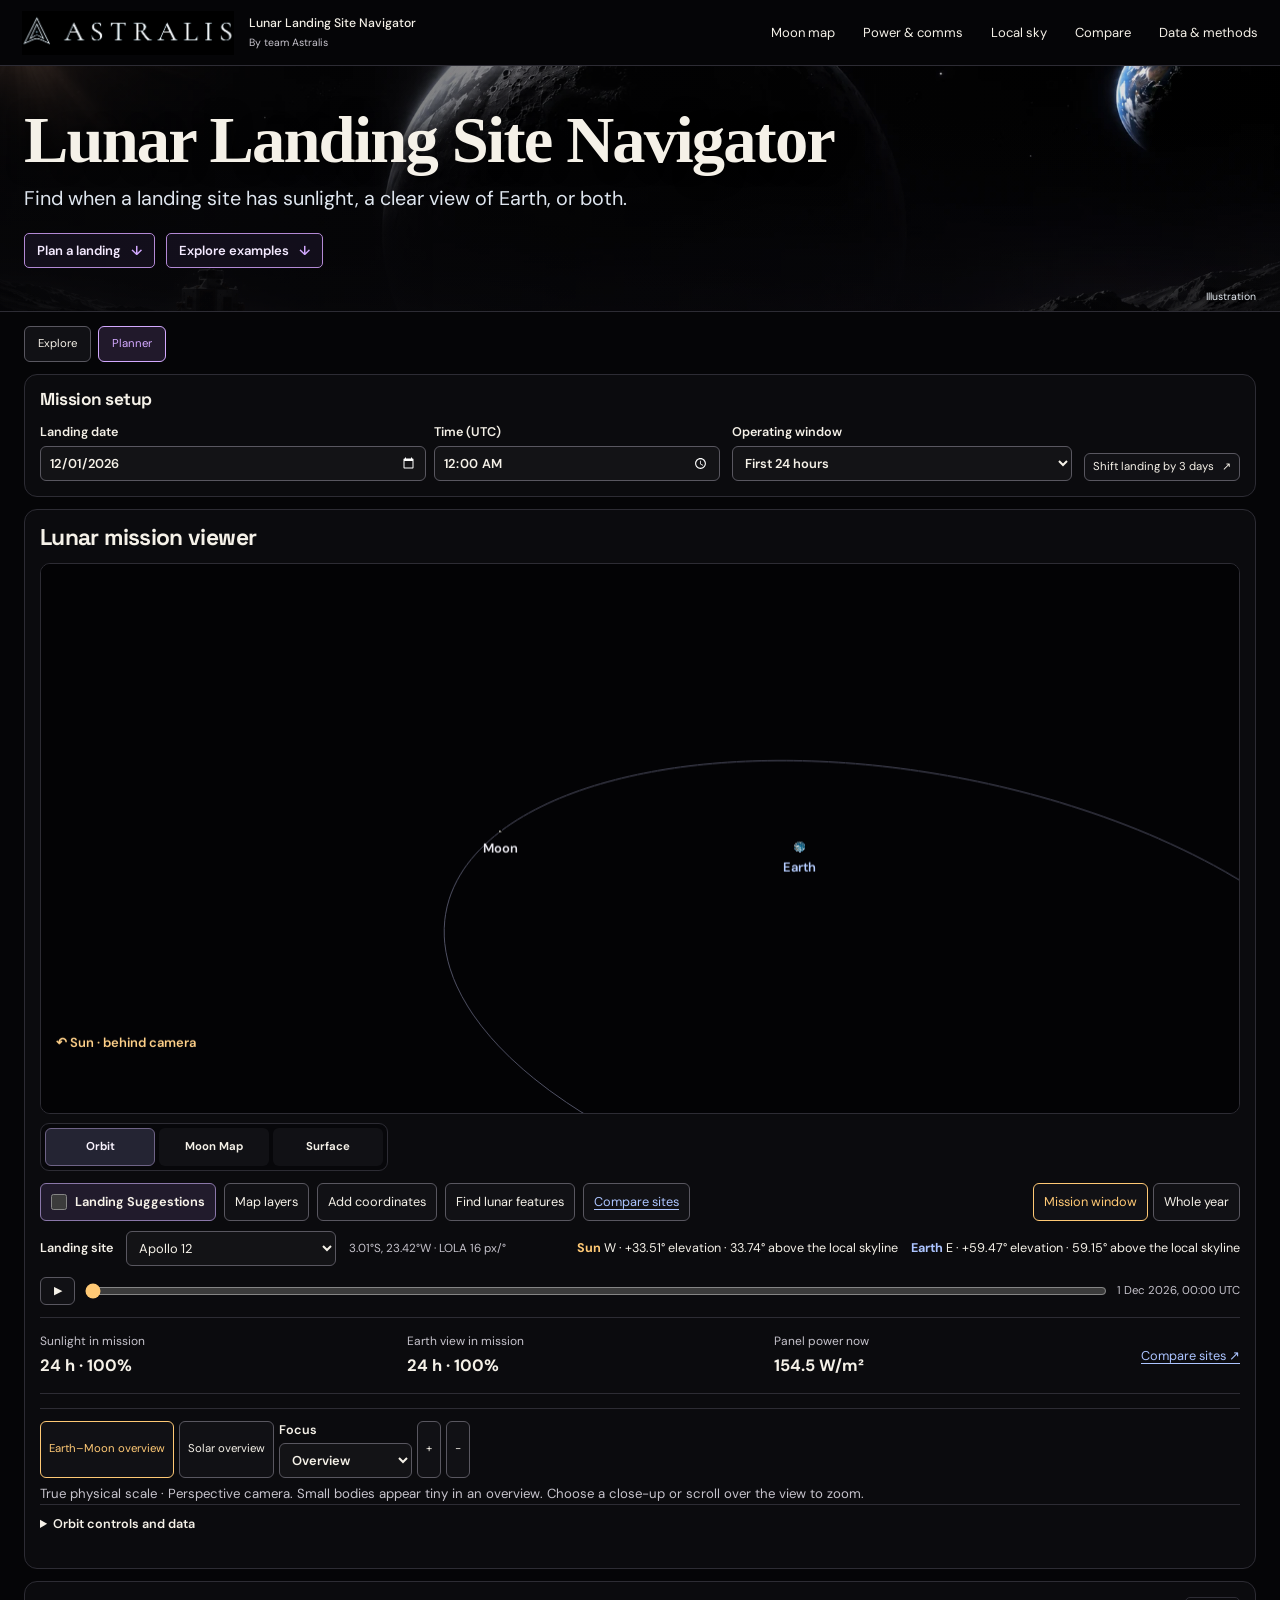
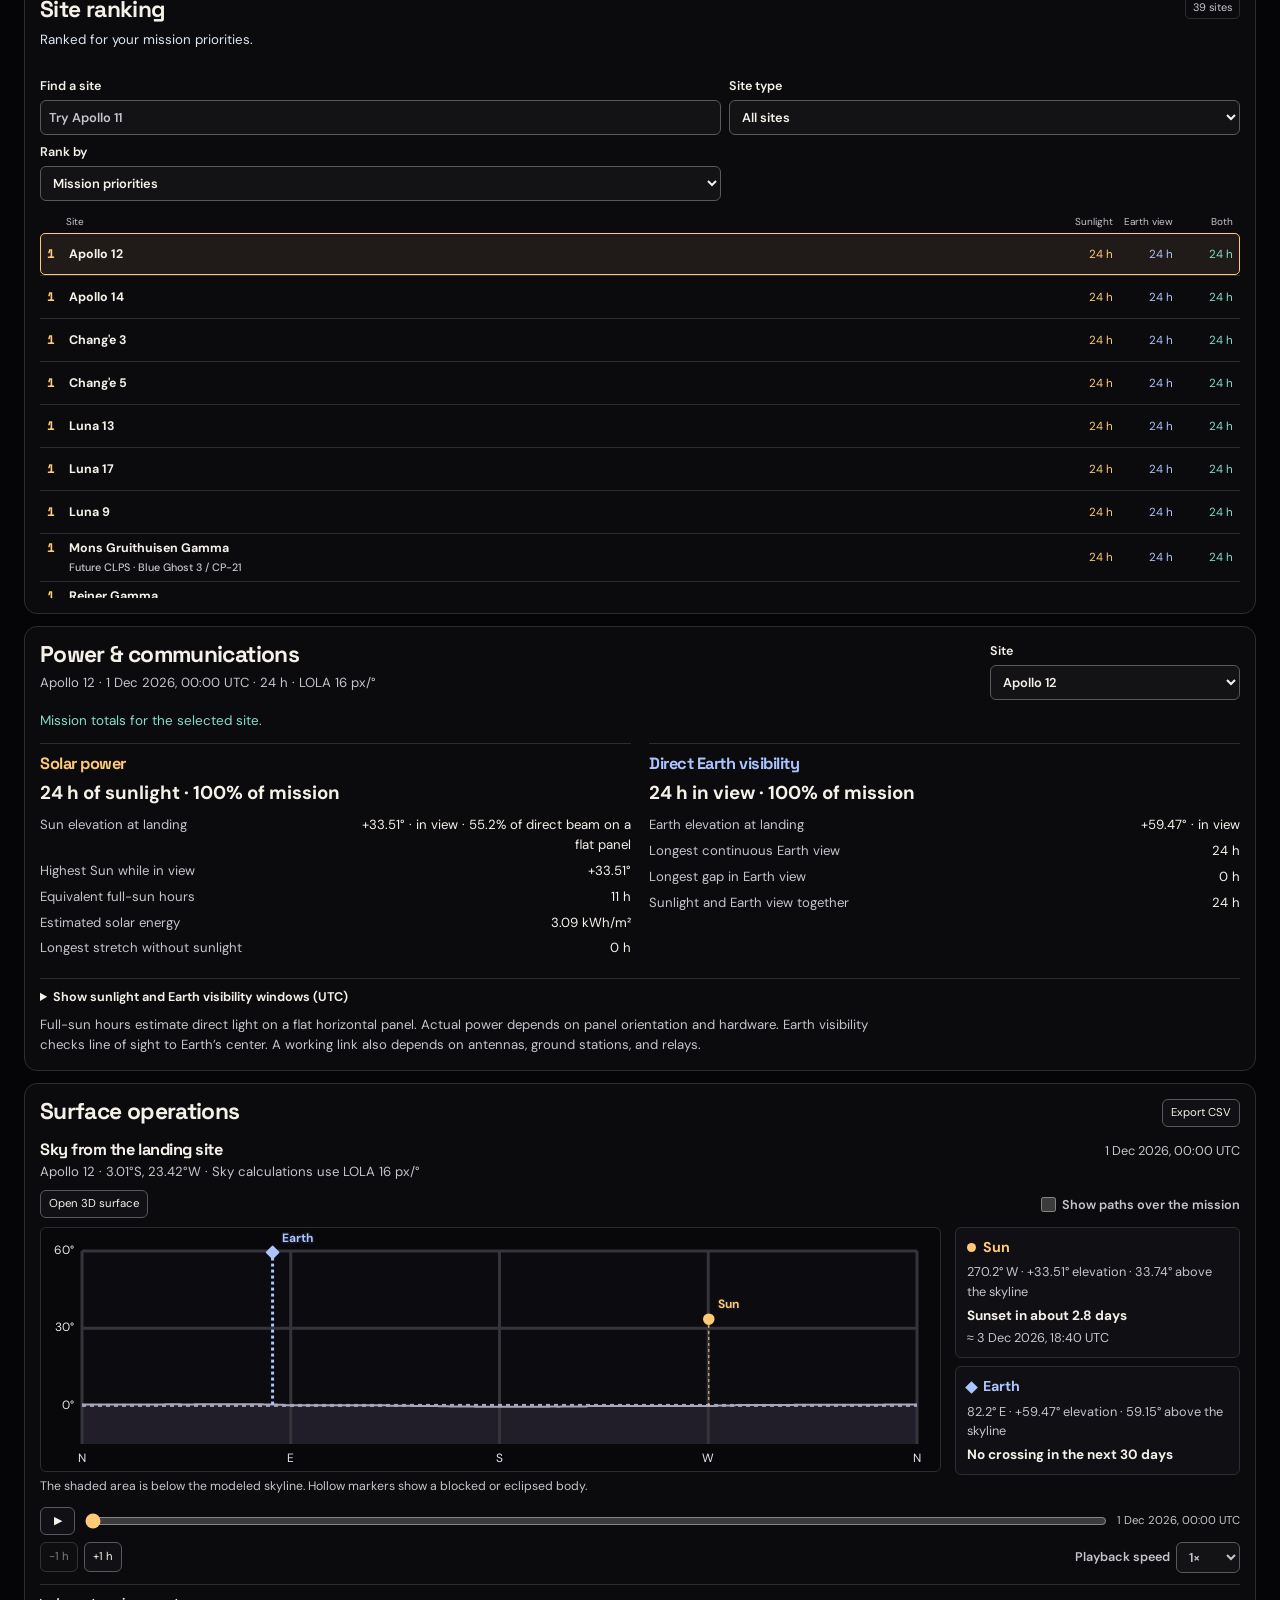
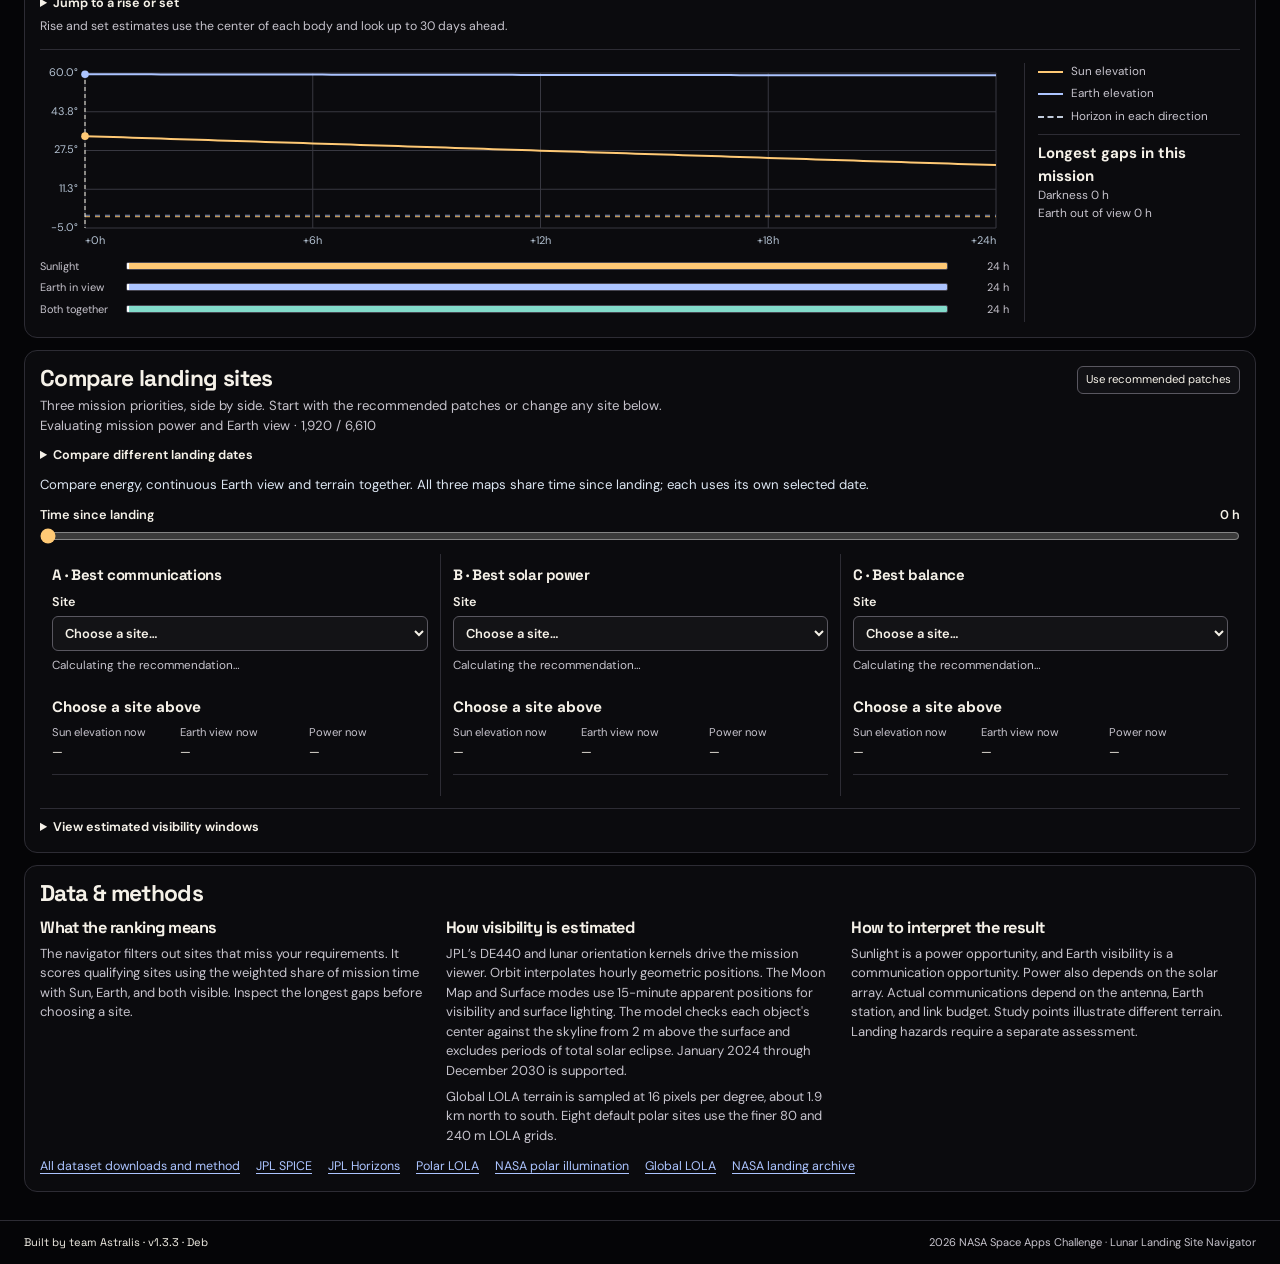
==== commit dc0e098b: "Release v1.3.3 — Deb: restore viewer dimensions while keeping compact controls" ====
--- a/index.html
+++ b/index.html
@@ -634,6 +634,6 @@
       </section>
     </div>
   </main>
-  <footer class="footer"><span>Built by team Astralis · v1.3.2 · Deb</span><span>2026 NASA Space Apps Challenge · Lunar Landing Site Navigator</span></footer>
+  <footer class="footer"><span>Built by team Astralis · v1.3.3 · Deb</span><span>2026 NASA Space Apps Challenge · Lunar Landing Site Navigator</span></footer>
 </body>
 </html>
--- a/style.css
+++ b/style.css
@@ -527,9 +527,8 @@
 }
 
 /* All three camera modes occupy the same stage at every viewport size. */
-.space-panel{--viewer-control-space:550px;scroll-margin-top:16px;min-width:0}
-.space-panel:has(#space-year-controls:not([hidden])){--viewer-control-space:640px}
-.viewer-stage{--viewer-height:clamp(280px,min(43vw,calc(100dvh - var(--viewer-control-space))),625px);position:relative;height:var(--viewer-height);margin-top:12px;overflow:hidden;isolation:isolate;border:1px solid var(--line);border-radius:10px;background:#050507}
+.space-panel{scroll-margin-top:16px;min-width:0}
+.viewer-stage{position:relative;height:clamp(355px,43vw,625px);margin-top:12px;overflow:hidden;isolation:isolate;border:1px solid var(--line);border-radius:10px;background:#050507}
 .viewer-layer{position:absolute;inset:0;opacity:1;z-index:1}
 .viewer-layer[inert]{opacity:0;z-index:0;pointer-events:none}
 .viewer-stage :is(#space-canvas,.globe-stage,.surface-stage){position:absolute;inset:0;height:100%;width:100%;border:0;border-radius:0}
@@ -559,14 +558,14 @@
 .viewer-orbit-controls .space-distance{width:min(100%,420px);margin-top:8px}
 #viewer-map-controls,#surface-view{margin-top:15px;padding-top:12px;border-top:1px solid var(--line)}
 #viewer-map .polar-map{position:absolute;inset:0;margin:auto;height:100%;max-width:100%;width:auto;min-height:0;aspect-ratio:1;border:0}
-#viewer-coverage{position:absolute;inset:0;margin:auto;width:min(100%,calc(2 * (var(--viewer-height) - 28px)));height:max-content}
+#viewer-coverage{position:absolute;inset:0;margin:auto;width:min(100%,calc(2 * (clamp(355px,43vw,625px) - 28px)));height:max-content}
 .viewer-stage .coverage-axis{margin-inline:10px}
 .globe-directions{position:absolute;inset:0;pointer-events:none}
 .globe-direction{position:absolute;left:calc(50% + var(--direction-x));translate:-50% -50%;border:1px solid currentColor;border-radius:4px;background:#090910ec;padding:2px 6px;font-size:.73rem;font-weight:650;white-space:nowrap}
 #globe-sun-marker{color:var(--sun)}
 #globe-earth-marker{color:var(--earth)}
 @media(max-width:700px){
-  .viewer-stage{--viewer-height:clamp(305px,75vw,440px)}
+  .viewer-stage{height:clamp(305px,75vw,440px)}
   .viewer-tabs{width:100%}
   .viewer-tabs .subtle{min-width:0;flex:1}
   .viewer-site .space-readout{gap:5px 10px}
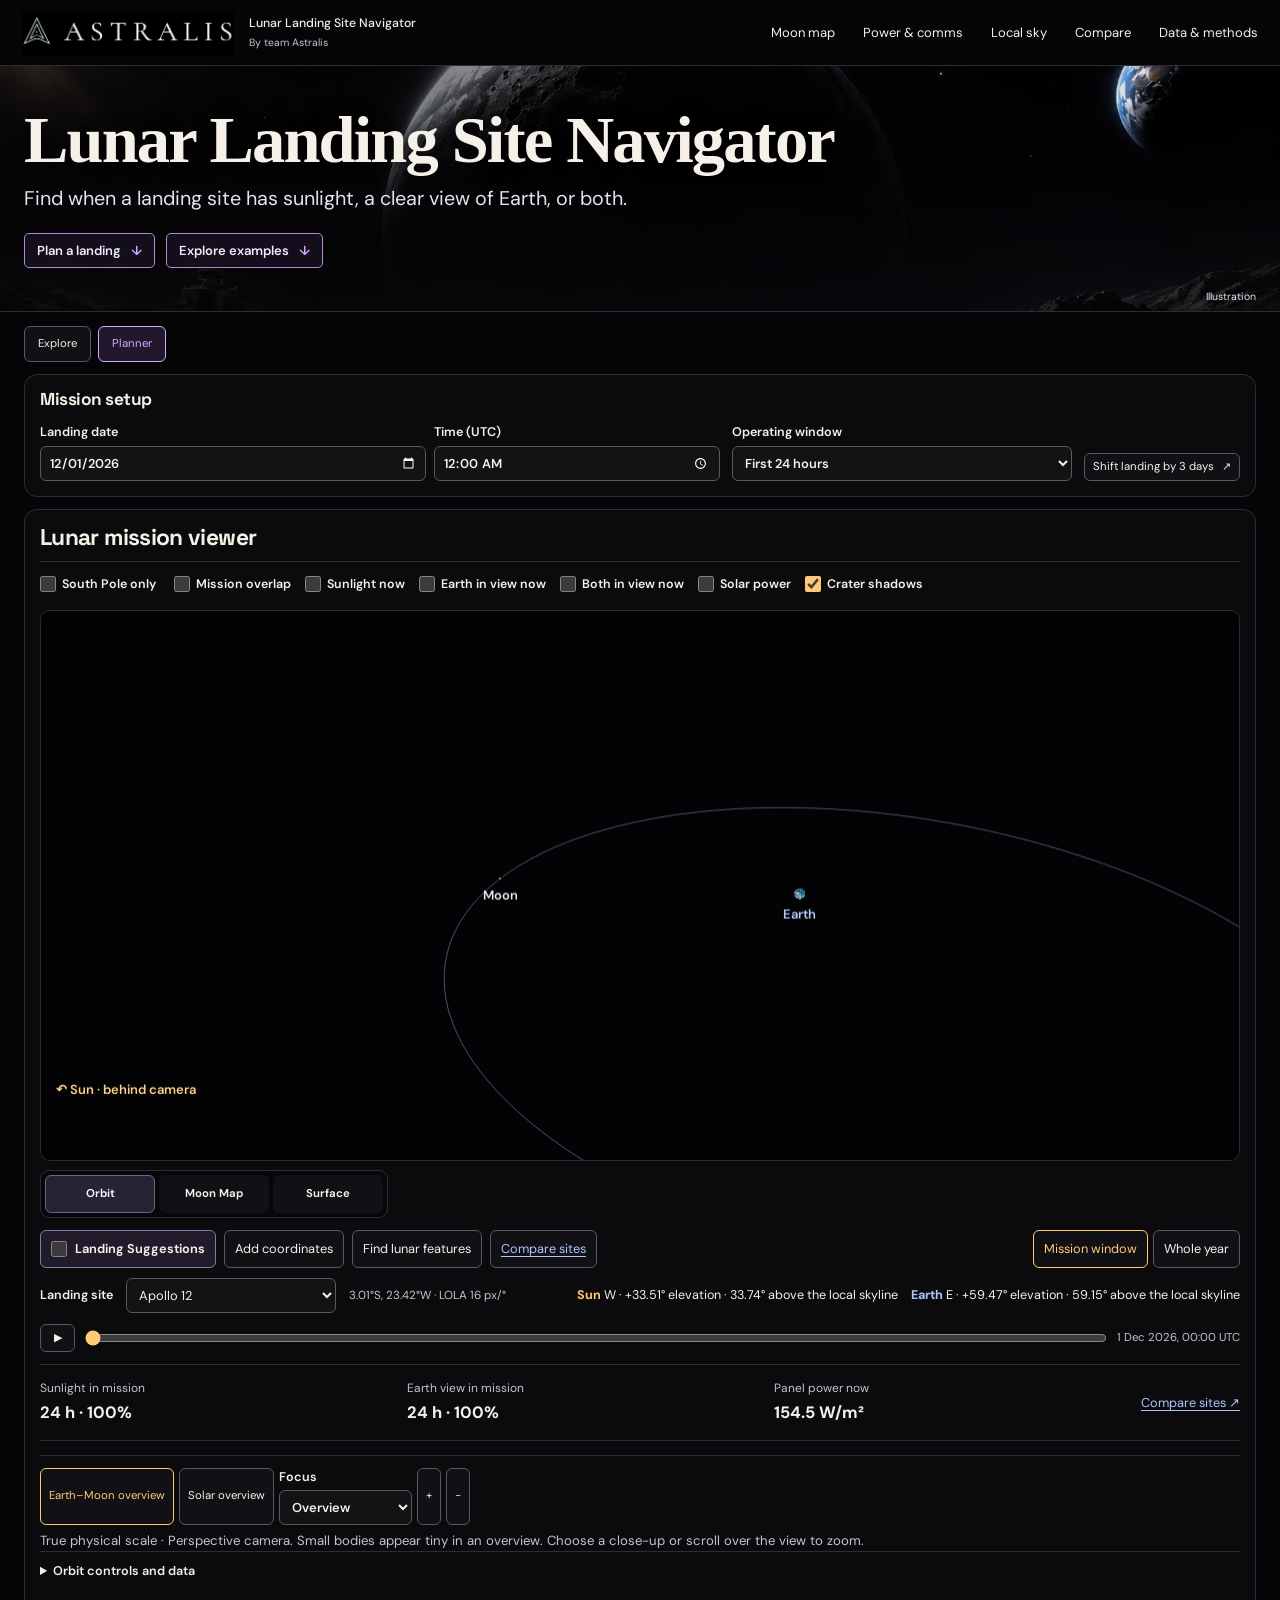
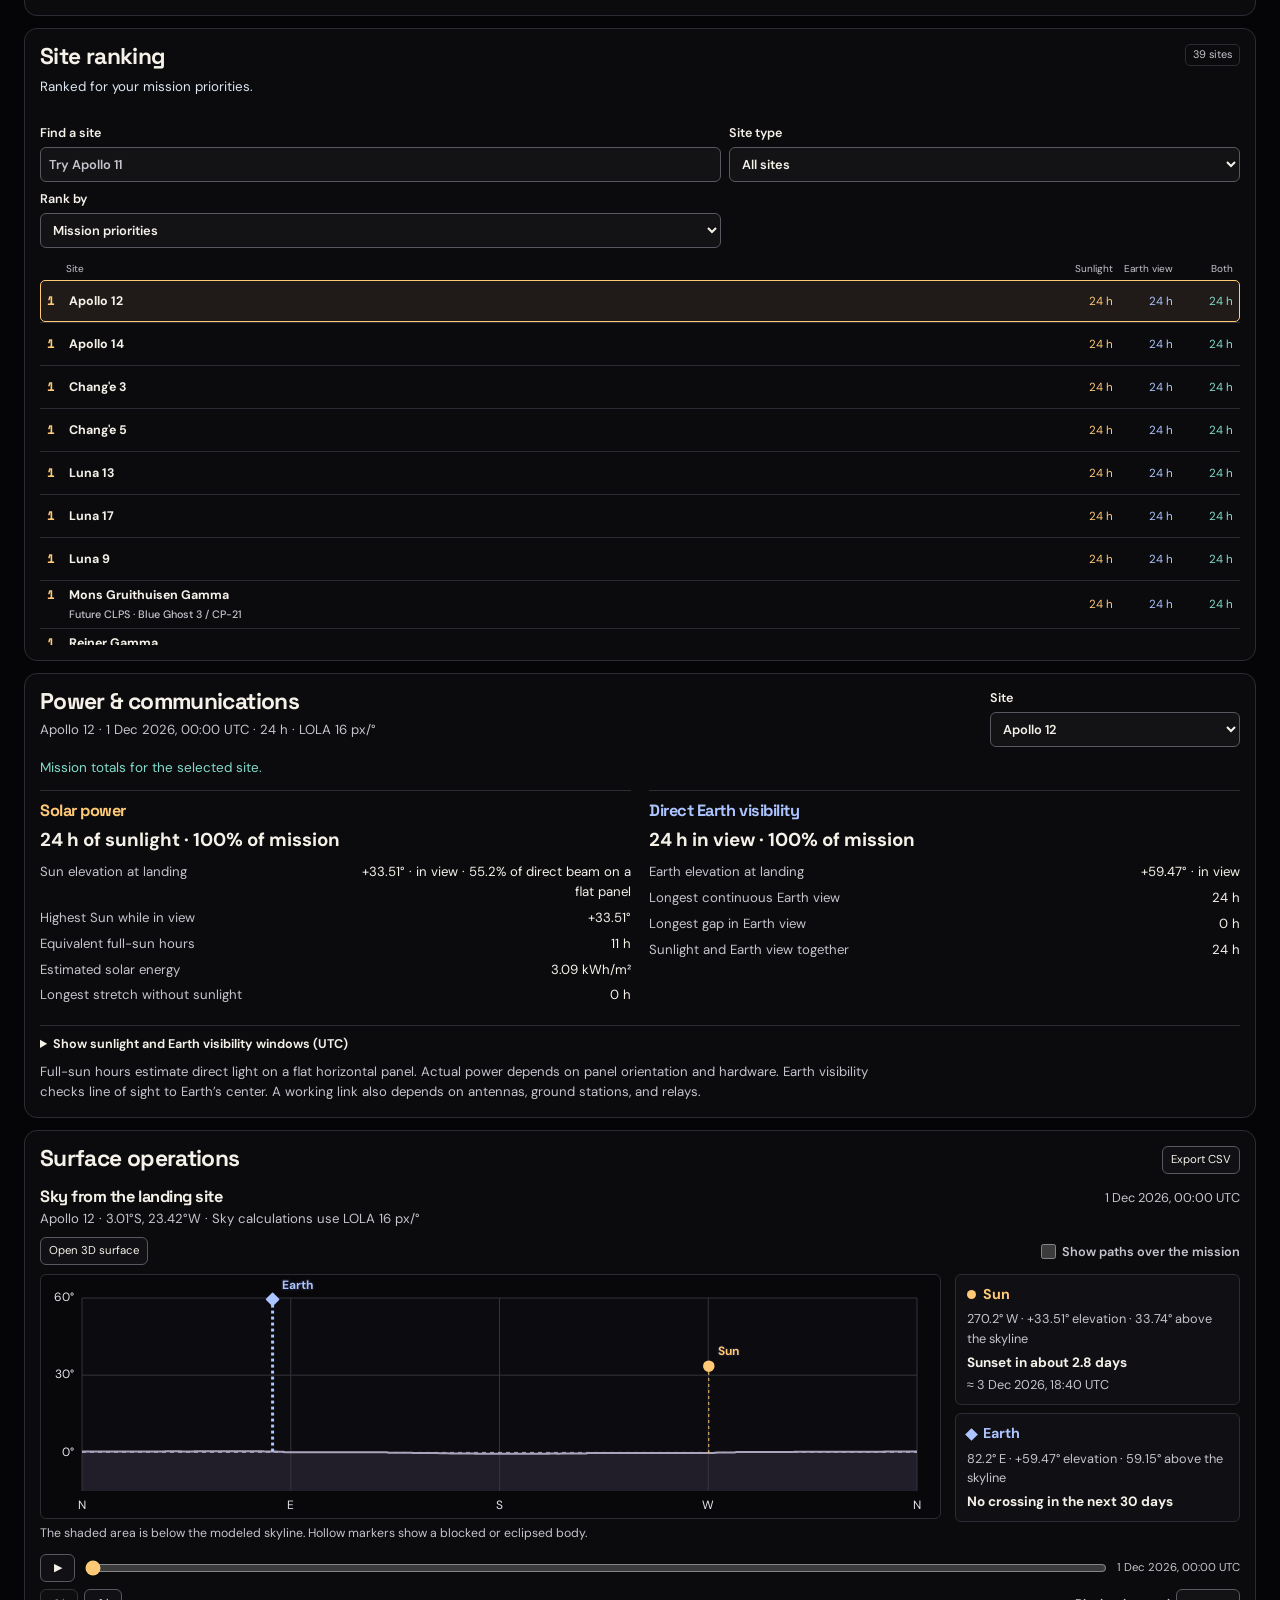
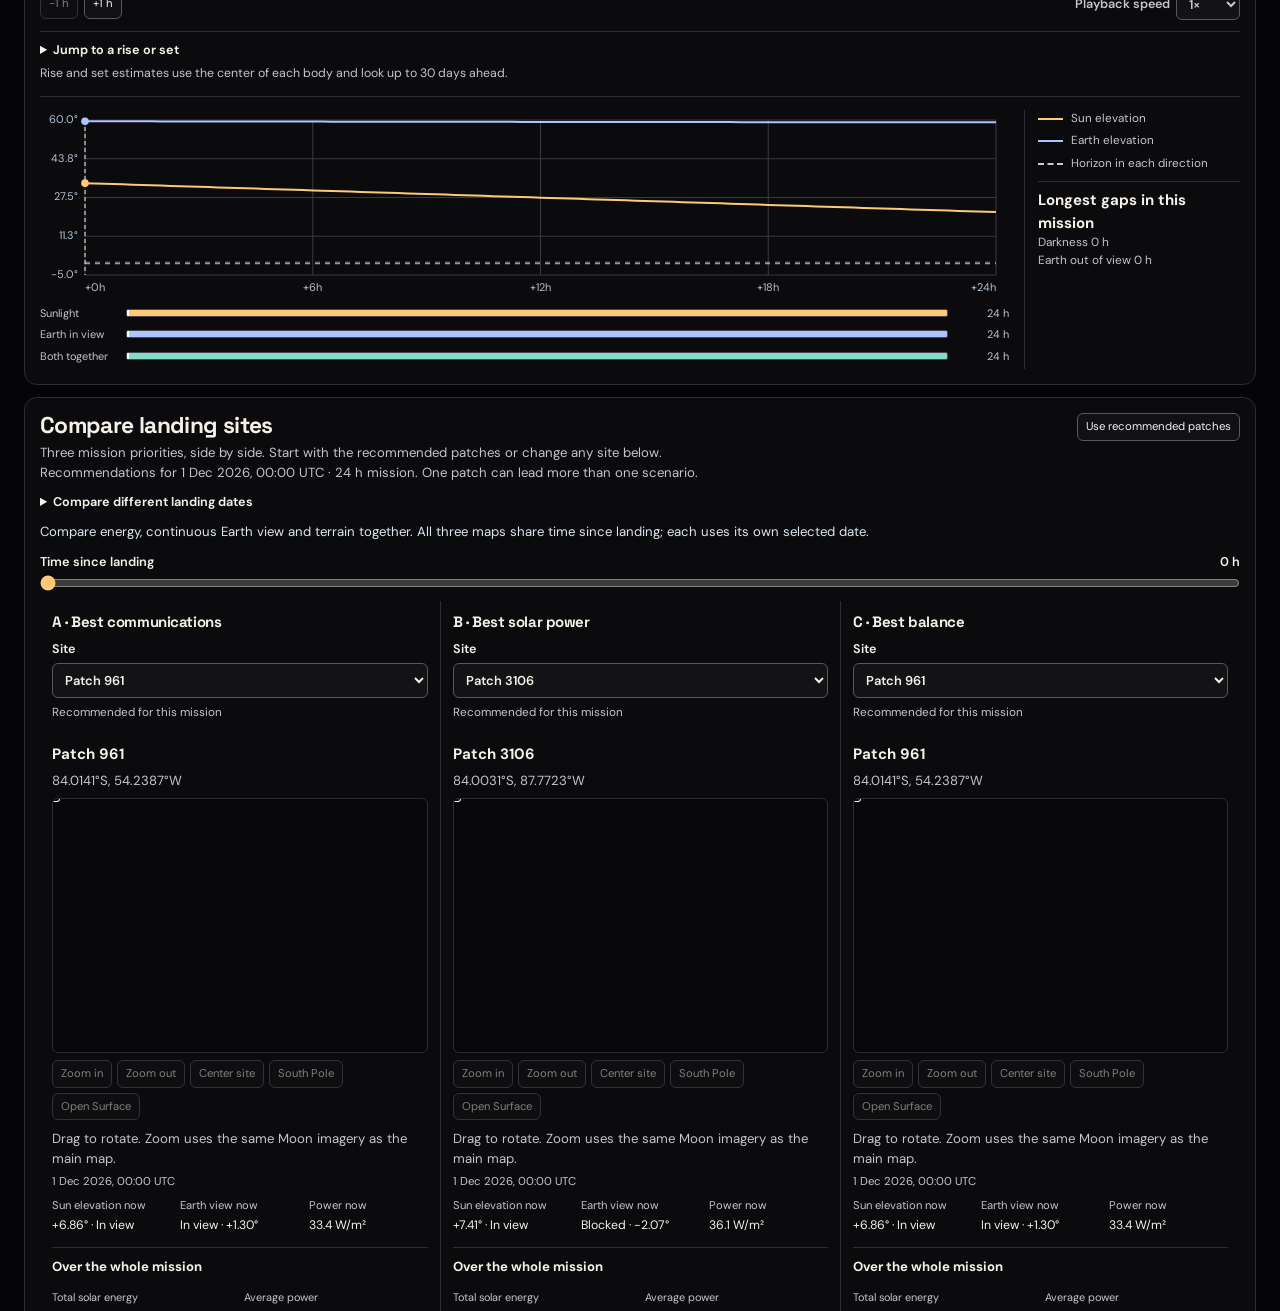
==== commit 37514082: "Release v1.3.4 — Deb: move layer controls above the viewer and navigate to the Moon Map" ====
--- a/index.html
+++ b/index.html
@@ -118,6 +118,18 @@
           <div class="panel-heading space-heading">
             <h2 id="space-heading" tabindex="-1">Lunar mission viewer</h2>
           </div>
+          <div class="viewer-layer-controls" id="viewer-layer-controls" role="group" aria-label="Moon map layers">
+            <label class="map-scope"><input id="mission-heat-south" type="checkbox" disabled> South Pole only <span class="muted" id="map-scope" hidden>84°S–90°S</span></label>
+            <fieldset class="map-filters" id="coverage-filters">
+              <legend class="sr-only">Map layers</legend>
+              <label><input id="layer-overlap" type="checkbox" disabled> Mission overlap</label>
+              <label><input id="layer-sun" type="checkbox" disabled> Sunlight now</label>
+              <label><input id="layer-earth" type="checkbox" disabled> Earth in view now</label>
+              <label><input id="layer-both" type="checkbox" disabled> Both in view now</label>
+              <label><input id="layer-power" type="checkbox" disabled> Solar power</label>
+              <label title="Use measured terrain to calculate shadows and line of sight"><input id="layer-shadows" type="checkbox" disabled checked> Crater shadows</label>
+            </fieldset>
+          </div>
           <div class="viewer-stage" id="viewer-stage">
             <canvas id="orbit-labels" aria-hidden="true"></canvas>
             <div class="viewer-layer" id="viewer-orbit" aria-label="Orbital view">
@@ -171,7 +183,6 @@
           </div>
           <nav class="mission-tools" aria-label="Mission planning tools">
             <label id="landing-suggestions-toggle"><input id="layer-landing-suggestions" type="checkbox" aria-controls="landing-suggestions" disabled> Landing Suggestions</label>
-            <button type="button" class="subtle" data-map-tool="viewer-analysis" disabled>Map layers</button>
             <button type="button" class="subtle" data-map-tool="custom-coordinates" disabled>Add coordinates</button>
             <button type="button" class="subtle" data-map-tool="named-features" disabled>Find lunar features</button>
             <a class="subtle" href="#compare-heading">Compare sites</a>
@@ -254,18 +265,8 @@
               <div class="map-view" role="group" aria-label="Map view"><button type="button" class="subtle" id="show-globe" aria-pressed="true">3D Moon</button><button type="button" class="subtle" id="show-map" aria-pressed="false">Polar map</button><button type="button" class="subtle" id="show-coverage" aria-pressed="false">Visibility map</button></div>
             </div>
             <details class="viewer-options" id="viewer-analysis" open>
-              <summary>Analyze landing conditions <span>Visibility, power and crater shadows</span></summary>
-            <label class="map-scope"><input id="mission-heat-south" type="checkbox"> South Pole only <span class="muted" id="map-scope" hidden>84°S–90°S</span></label>
+              <summary>Layer details and legends <span>Visibility, power and crater shadows</span></summary>
             <div class="coverage-toolbar" id="coverage-toolbar">
-              <fieldset class="map-filters" id="coverage-filters">
-                <legend>Map layers</legend>
-                <label><input id="layer-overlap" type="checkbox"> Mission overlap</label>
-                <label><input id="layer-sun" type="checkbox"> Sunlight now</label>
-                <label><input id="layer-earth" type="checkbox"> Earth in view now</label>
-                <label><input id="layer-both" type="checkbox"> Both in view now</label>
-                <label><input id="layer-power" type="checkbox"> Solar power</label>
-                <label title="Use measured terrain to calculate shadows and line of sight"><input id="layer-shadows" type="checkbox" checked> Crater shadows</label>
-              </fieldset>
               <label id="mission-heat-period-label" hidden>Heat map period
                 <select id="mission-heat-period"></select>
               </label>
@@ -634,6 +635,6 @@
       </section>
     </div>
   </main>
-  <footer class="footer"><span>Built by team Astralis · v1.3.3 · Deb</span><span>2026 NASA Space Apps Challenge · Lunar Landing Site Navigator</span></footer>
+  <footer class="footer"><span>Built by team Astralis · v1.3.4 · Deb</span><span>2026 NASA Space Apps Challenge · Lunar Landing Site Navigator</span></footer>
 </body>
 </html>
--- a/style.css
+++ b/style.css
@@ -528,6 +528,10 @@
 
 /* All three camera modes occupy the same stage at every viewport size. */
 .space-panel{scroll-margin-top:16px;min-width:0}
+.viewer-layer-controls{display:flex;flex-wrap:wrap;align-items:center;gap:6px 18px;margin-top:10px;padding-top:8px;border-top:1px solid var(--line)}
+.viewer-layer-controls .map-scope{flex:none}
+.viewer-layer-controls .map-filters{flex:1 1 650px;width:auto;gap:4px 14px}
+.viewer-layer-controls input{min-height:0;flex:none}
 .viewer-stage{position:relative;height:clamp(355px,43vw,625px);margin-top:12px;overflow:hidden;isolation:isolate;border:1px solid var(--line);border-radius:10px;background:#050507}
 .viewer-layer{position:absolute;inset:0;opacity:1;z-index:1}
 .viewer-layer[inert]{opacity:0;z-index:0;pointer-events:none}
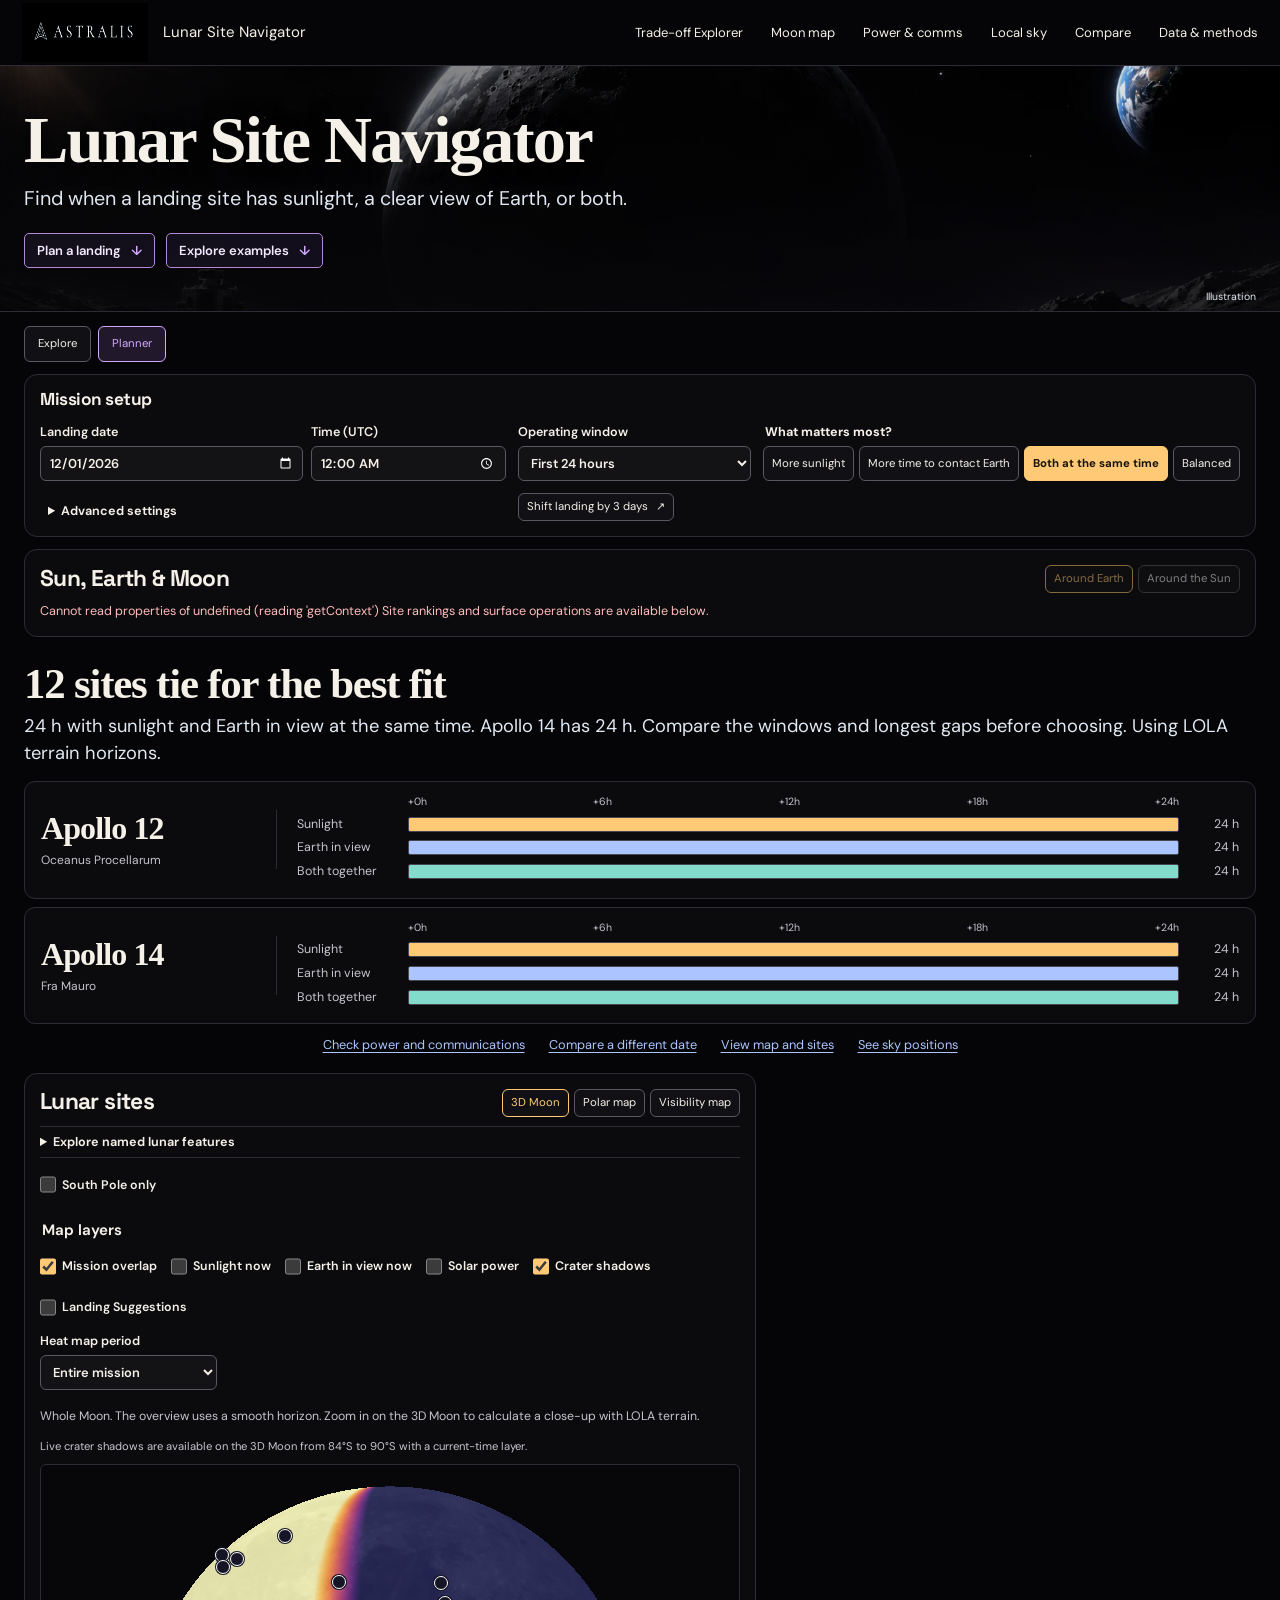
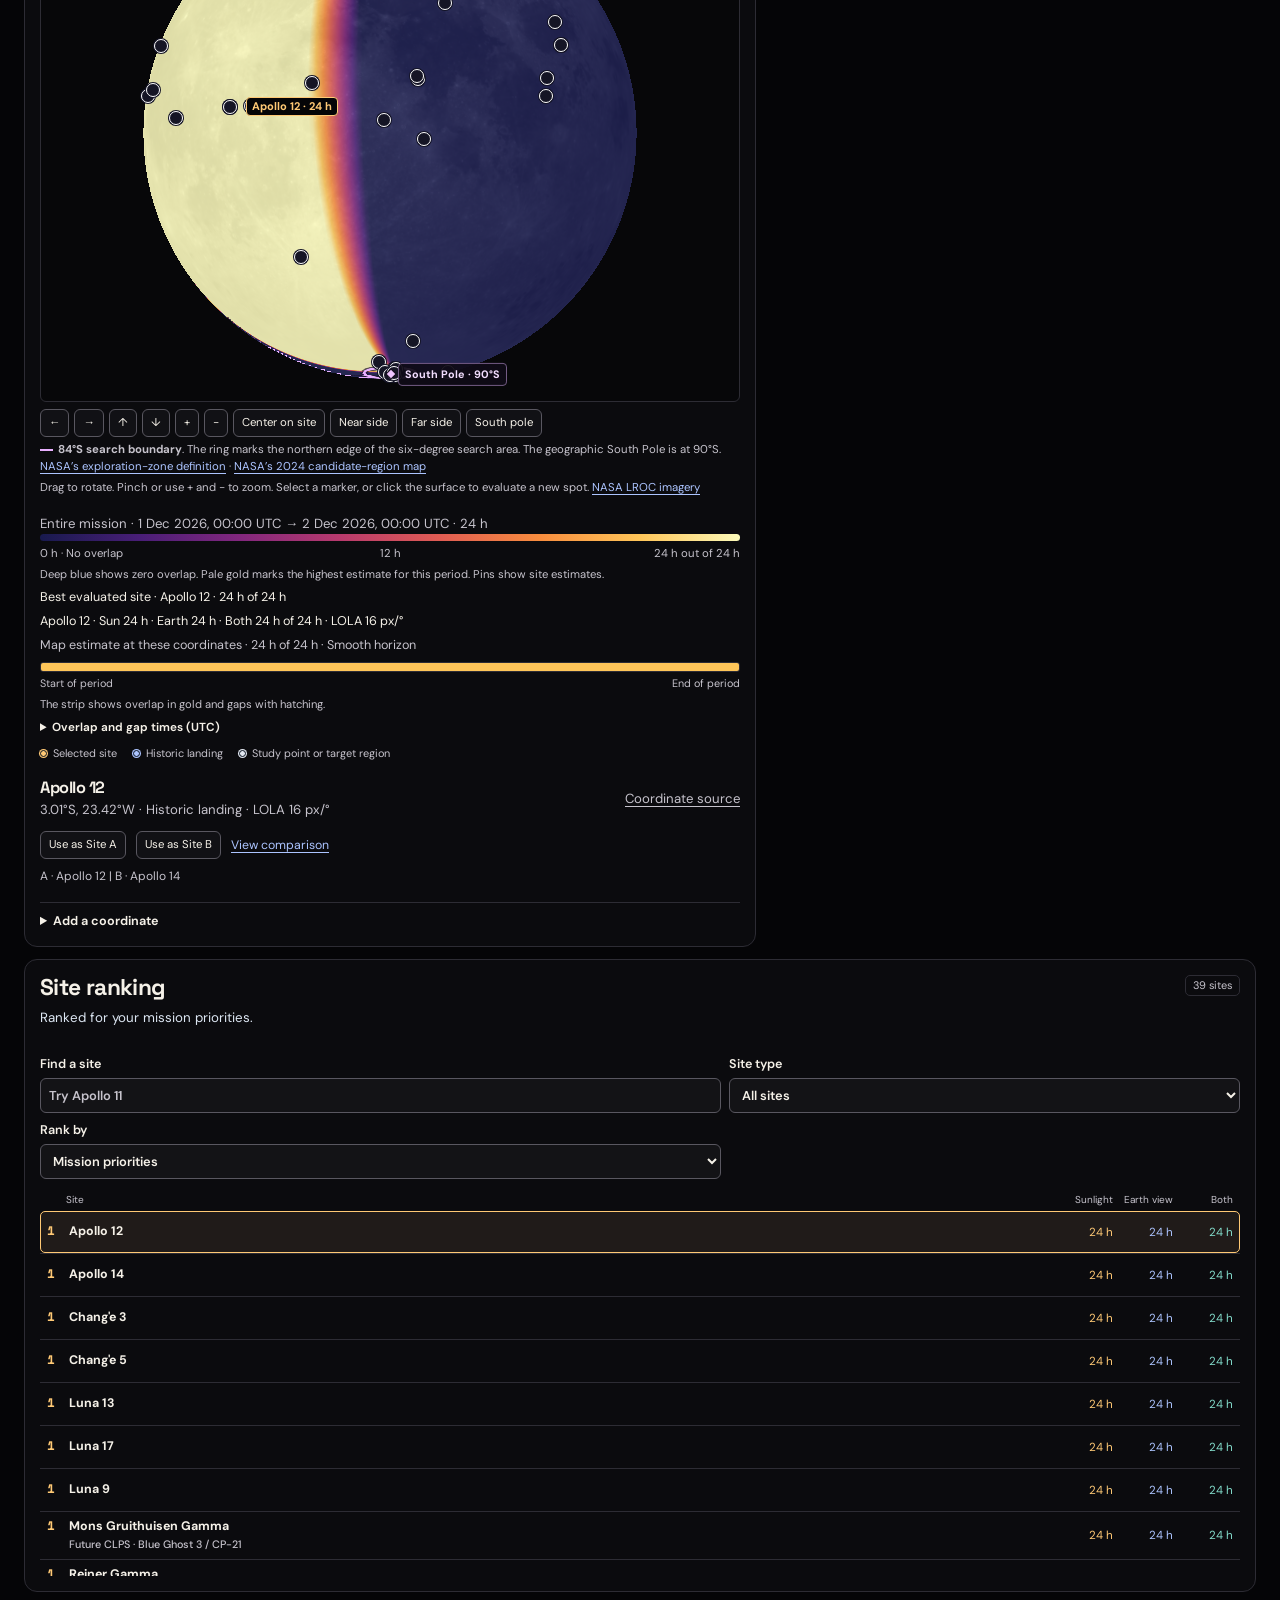
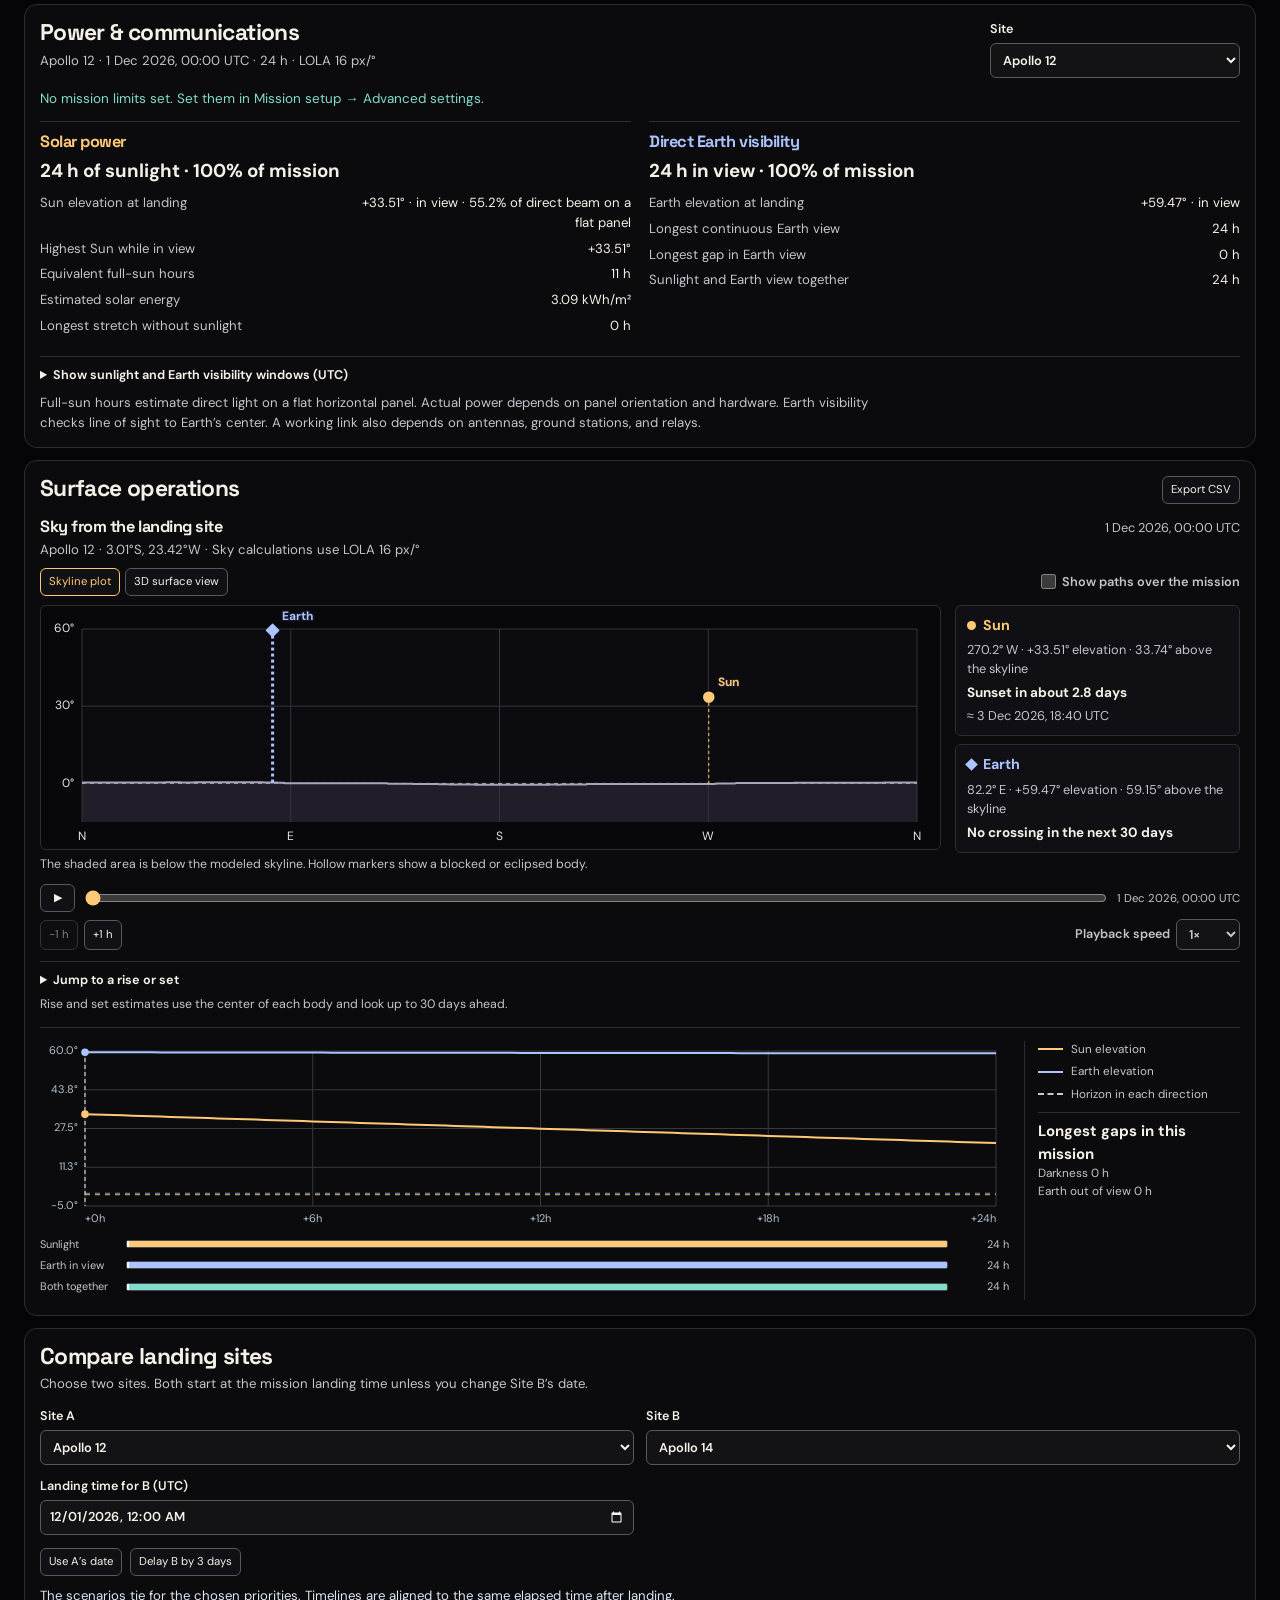
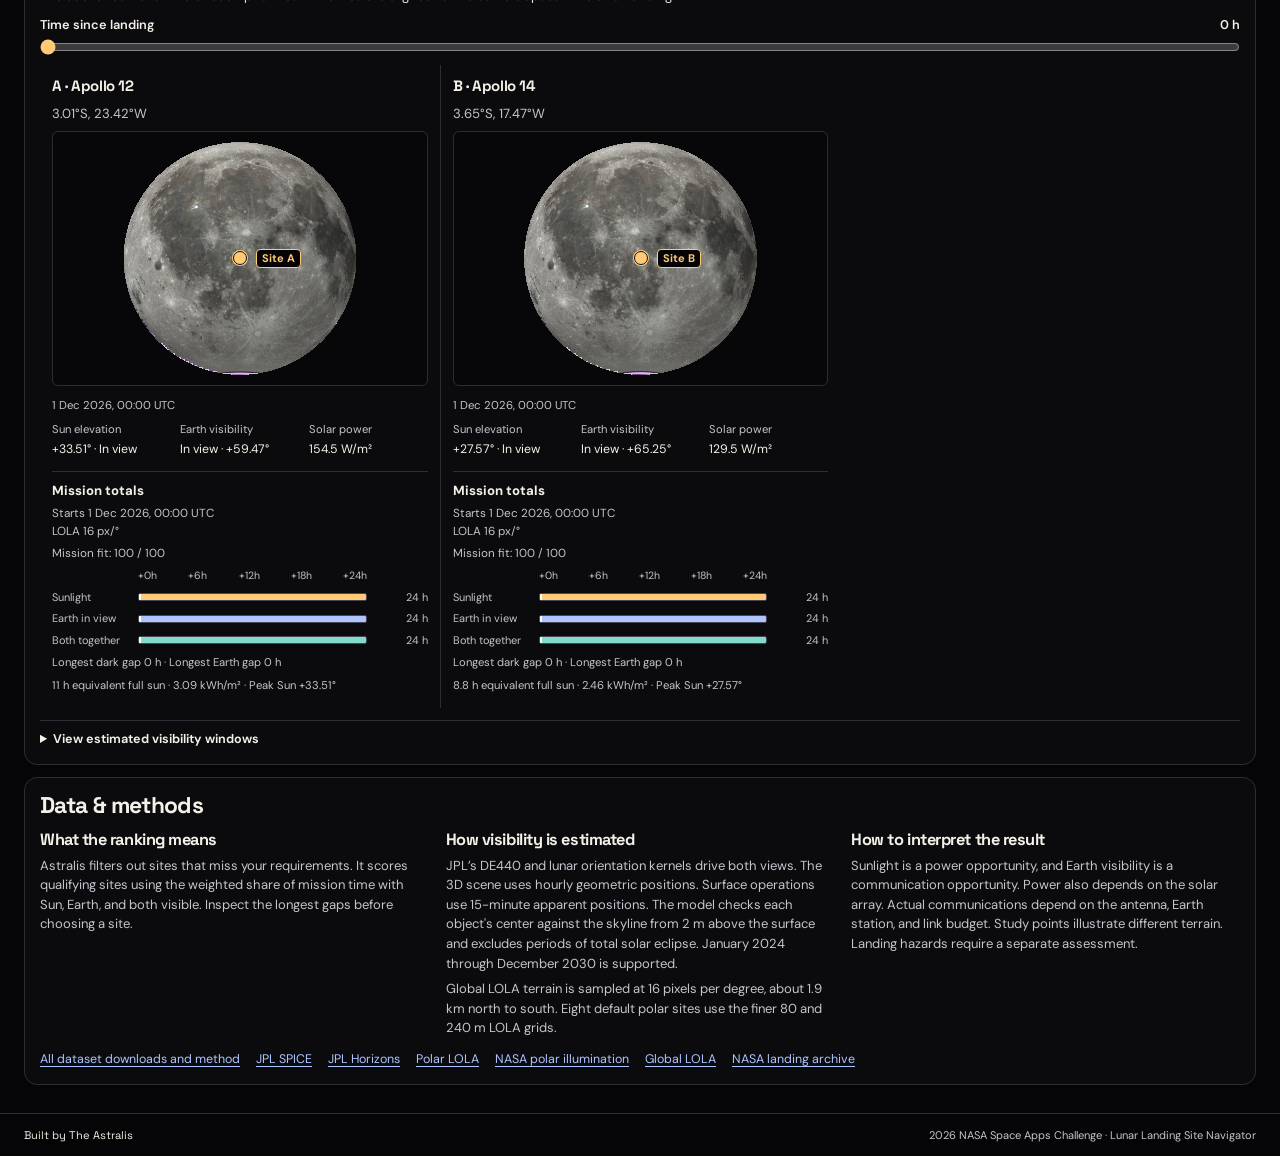
==== commit e81fb404: "Add Astralis Trade-off Explorer" ====
--- a/index.html
+++ b/index.html
@@ -6,26 +6,24 @@
   <meta name="description" content="Compare lunar landing sites, dates, sunlight, and Earth visibility with NASA data.">
   <meta name="ai-disclosure" content="Application code and UI exploration used OpenAI Codex and ImageGen. Numerical inputs are attributed NASA and USGS products.">
   <meta name="theme-color" content="#050507">
-  <meta name="author" content="Astralis">
-  <link rel="icon" href="./assets/the-astralis-logo.png?v=team-wordmark-2">
-  <title>Lunar Landing Site Navigator · Team Astralis</title>
-  <link rel="stylesheet" href="./style.css?v=1.3.0">
-  <script type="module" src="./app.mjs?v=1.3.0"></script>
+  <title>Astralis · Lunar Site Navigator</title>
+  <link rel="stylesheet" href="./style.css">
+  <script type="module" src="./app.mjs?v=20261115-terrain-relief"></script>
 </head>
 <body>
   <a class="skip" href="#mission">Skip to mission setup</a>
   <header class="topbar">
-    <a class="brand" href="./" aria-label="Lunar Landing Site Navigator home — by team Astralis">
-      <span class="brand-mark"><img src="./assets/the-astralis-logo.png?v=team-wordmark-2" width="2172" height="724" alt="Astralis team logo"></span>
-      <span class="brand-copy"><strong>Lunar Landing Site Navigator</strong><small>By team Astralis</small></span>
+    <a class="brand" href="./" aria-label="The Astralis home">
+      <img src="./assets/the-astralis-logo.png" width="126" height="59" alt="">
+      <span>Lunar Site Navigator</span>
     </a>
-    <nav aria-label="App navigation"><a href="#space" data-viewer-link="map">Moon map</a><a href="#assessment">Power &amp; comms</a><a href="#local-sky">Local sky</a><a href="#compare">Compare</a><a href="#methods">Data &amp; methods</a></nav>
+    <nav aria-label="App navigation"><a href="./explore.html">Trade-off Explorer</a><a href="#map-heading">Moon map</a><a href="#assessment">Power &amp; comms</a><a href="#local-sky">Local sky</a><a href="#compare">Compare</a><a href="#methods">Data &amp; methods</a></nav>
   </header>
 
   <main>
     <div class="hero">
       <div class="hero-inner">
-        <h1>Lunar Landing Site Navigator</h1>
+        <h1>Lunar Site Navigator</h1>
         <p>Find when a landing site has sunlight, a clear view of Earth, or both.</p>
         <a class="hero-action" href="#mission">Plan a landing <span aria-hidden="true">↓</span></a>
         <a class="hero-action hero-explore" href="#explore">Explore examples <span aria-hidden="true">↓</span></a>
@@ -83,7 +81,7 @@
               </select>
             </label>
             <p class="muted" id="mission-year-dates" hidden></p>
-            <fieldset class="priorities" hidden>
+            <fieldset class="priorities">
               <legend>What matters most?</legend>
               <div class="presets" id="presets" aria-label="Priority presets">
                 <button type="button" data-preset="sun" aria-pressed="false">More sunlight</button>
@@ -92,7 +90,7 @@
                 <button type="button" data-preset="balanced" aria-pressed="false">Balanced</button>
               </div>
             </fieldset>
-            <details class="limits" hidden>
+            <details class="limits">
               <summary>Advanced settings</summary>
               <label>Horizon model
               <select id="model"><option value="terrain" selected>Terrain horizon · LOLA</option><option value="reference">0° reference plane</option></select>
@@ -114,135 +112,36 @@
           </form>
         </section>
 
-        <section class="panel space-panel" id="space" aria-labelledby="space-heading" data-viewer-mode="orbit">
+        <section class="panel space-panel" id="space" aria-labelledby="space-heading">
           <div class="panel-heading space-heading">
-            <h2 id="space-heading" tabindex="-1">Lunar mission viewer</h2>
-          </div>
-          <div class="viewer-layer-controls" id="viewer-layer-controls" role="group" aria-label="Moon map layers">
-            <label class="map-scope"><input id="mission-heat-south" type="checkbox" disabled> South Pole only <span class="muted" id="map-scope" hidden>84°S–90°S</span></label>
-            <fieldset class="map-filters" id="coverage-filters">
-              <legend class="sr-only">Map layers</legend>
-              <label><input id="layer-overlap" type="checkbox" disabled> Mission overlap</label>
-              <label><input id="layer-sun" type="checkbox" disabled> Sunlight now</label>
-              <label><input id="layer-earth" type="checkbox" disabled> Earth in view now</label>
-              <label><input id="layer-both" type="checkbox" disabled> Both in view now</label>
-              <label><input id="layer-power" type="checkbox" disabled> Solar power</label>
-              <label title="Use measured terrain to calculate shadows and line of sight"><input id="layer-shadows" type="checkbox" disabled checked> Crater shadows</label>
-            </fieldset>
-          </div>
-          <div class="viewer-stage" id="viewer-stage">
-            <canvas id="orbit-labels" aria-hidden="true"></canvas>
-            <div class="viewer-layer" id="viewer-orbit" aria-label="Orbital view">
-              <canvas id="space-canvas" role="img" aria-label="Rotatable 3D projection of the Sun, Earth and Moon" aria-describedby="space-scale space-caption"></canvas>
-            </div>
-              <div id="globe-stage" class="globe-stage" inert>
-                <canvas id="globe-canvas" aria-label="Rotatable 3D Moon with the Sun and Earth at the selected time. Drag to rotate or use the map buttons." aria-describedby="globe-pole-note map-system-note" role="img"></canvas>
-                <canvas id="globe-features" aria-hidden="true" hidden></canvas>
-                <div id="globe-markers"></div>
-                <span id="globe-pole-marker" hidden>South Pole · 90°S</span>
-                <div class="globe-directions" aria-label="Directions from the Moon at the viewer time">
-                  <span id="globe-sun-marker" class="globe-direction" hidden></span>
-                  <span id="globe-earth-marker" class="globe-direction" hidden></span>
-                </div>
-              </div>
-            <div class="viewer-layer" id="viewer-map" aria-label="Lunar map views" inert aria-hidden="true">
-              <div class="polar-map" id="polar-map" hidden>
-                <img id="relief" src="./data/polar-relief.webp" alt="Shaded elevation of the lunar south pole from NASA's LOLA data">
-                <svg id="graticule" viewBox="0 0 600 600" preserveAspectRatio="none" aria-hidden="true"></svg>
-                <div id="pins" class="pins"></div>
-                <span class="map-pole">90°S</span>
-                <div class="map-scale"><i></i>100 km at pole</div>
-              </div>
-              <figure class="coverage-figure" id="viewer-coverage" hidden>
-                <canvas id="coverage-canvas" role="img" aria-label="Whole-Moon map of sunlight and a direct view of Earth. West is left and east is right." aria-describedby="coverage-notes coverage-summary"></canvas>
-                <div class="coverage-axis" aria-hidden="true"><span>180°W</span><span>90°W</span><span>0°</span><span>90°E</span><span>180°E</span></div>
-              </figure>
-            </div>
-            <div class="viewer-layer" id="viewer-surface" aria-label="Lunar surface view" inert aria-hidden="true">
-              <div class="surface-stage">
-                  <canvas id="surface-sky" aria-hidden="true"></canvas>
-                  <canvas id="surface-canvas" tabindex="0" role="img" aria-label="First-person view of measured lunar terrain at the selected site" aria-describedby="surface-walk-help surface-caption surface-angles surface-light sky-sun-position sky-earth-position"></canvas>
-                  <canvas id="surface-labels" aria-hidden="true"></canvas>
-                  <span id="surface-heading" aria-label="Camera bearing"></span>
-                  <div class="surface-guides" id="surface-guides" aria-label="Off-screen objects">
-                    <button type="button" class="subtle" id="surface-guide-sun" hidden></button>
-                    <button type="button" class="subtle" id="surface-guide-earth" hidden></button>
-                  </div>
-                </div>
-              <div class="viewer-loading">
-                <p class="muted" id="surface-status" role="status"></p>
-                <button type="button" class="subtle" id="surface-retry" hidden>Reload terrain</button>
-              </div>
-            </div>
-          </div>
-          <p id="viewer-flight-status" class="muted" role="status" hidden></p>
-          <div class="viewer-tabs" role="group" aria-label="Lunar mission viewer modes">
-            <button type="button" class="subtle" data-viewer="orbit" aria-controls="viewer-orbit" aria-pressed="true">Orbit</button>
-            <button type="button" class="subtle" data-viewer="map" aria-controls="viewer-map" aria-pressed="false">Moon Map</button>
-            <button type="button" class="subtle" data-viewer="surface" aria-controls="viewer-surface" aria-pressed="false">Surface</button>
-          </div>
-          <nav class="mission-tools" aria-label="Mission planning tools">
-            <label id="landing-suggestions-toggle"><input id="layer-landing-suggestions" type="checkbox" aria-controls="landing-suggestions" disabled> Landing Suggestions</label>
-            <button type="button" class="subtle" data-map-tool="custom-coordinates" disabled>Add coordinates</button>
-            <button type="button" class="subtle" data-map-tool="named-features" disabled>Find lunar features</button>
-            <a class="subtle" href="#compare-heading">Compare sites</a>
-            <div class="space-date-controls" id="space-timescale" hidden>
+            <h2 id="space-heading">Sun, Earth &amp; Moon</h2>
+            <div class="map-view" aria-label="Reference point">
+              <button type="button" id="space-earth-view" class="subtle" value="earth" aria-pressed="true" disabled>Around Earth</button>
+              <button type="button" id="space-sun-view" class="subtle" value="sun" aria-pressed="false" disabled>Around the Sun</button>
+            </div>
+          </div>
+          <p id="space-error" class="error" role="status" hidden></p>
+          <p id="space-status" class="muted" role="status">Loading 3D positions…</p>
+          <div id="space-content" hidden>
+            <div class="space-date-controls">
               <div class="map-view" role="group" aria-label="3D timescale">
                 <button type="button" class="subtle" id="space-mission-mode" aria-pressed="true">Mission window</button>
                 <button type="button" class="subtle" id="space-year-mode" aria-pressed="false">Whole year</button>
               </div>
-            </div>
-          </nav>
-          <p id="space-error" class="error" role="status" hidden></p>
-          <p id="space-status" class="muted" role="status">Loading 3D positions…</p>
-          <div id="space-content" hidden>
-            <div id="space-year-controls" hidden>
-              <label>Year <select id="space-year"></select></label>
-              <label>Jump to month <select id="space-month"></select></label>
-              <label>Playback speed <select id="space-year-speed"><option value="15">15 days/sec</option><option value="5" selected>5 days/sec</option><option value="1">1 day/sec</option></select></label>
-            </div>
-            <div class="viewer-site">
-              <div class="space-readout">
-                <label for="space-site">Landing site</label>
-                <select id="space-site" disabled></select>
-                <p id="space-caption" class="muted"></p>
-                <p class="space-sun"><strong>Sun</strong> <span id="space-sun"></span></p>
-                <p class="space-earth"><strong>Earth</strong> <span id="space-earth"></span></p>
-              </div>
-            </div>
-            <div class="scrub space-scrub">
-              <button type="button" class="subtle" id="space-play" aria-label="Play mission viewer timeline" disabled>▶</button>
-              <label class="sr-only" id="space-time-label" for="space-time">3D view mission time</label>
-              <input id="space-time" type="range" min="0" max="24" step=".25" value="0" disabled>
-              <div id="space-month-scale" class="space-month-scale" aria-hidden="true" hidden></div>
-              <output id="space-clock" for="space-time"></output>
-            </div>
-            <p id="space-year-note" class="muted globe-help" hidden>All three views use this yearly preview time. Mission totals still use your selected landing date and duration.</p>
-          </div>
-          <div class="viewer-metrics" id="viewer-metrics" aria-label="Selected site mission summary">
-            <div><span>Sunlight in mission</span><strong id="viewer-sun-hours"></strong></div>
-            <div><span>Earth view in mission</span><strong id="viewer-earth-hours"></strong></div>
-            <div><span>Panel power now</span><strong id="viewer-power" title="Estimated electrical output per square meter of horizontal panel at 20% efficiency"></strong></div>
-            <a href="#compare-heading">Compare sites ↗</a>
-          </div>
-          <div class="viewer-events" id="viewer-events" hidden>
-            <p id="viewer-sun-event"></p><p id="viewer-earth-event"></p>
-          </div>
-          <div id="viewer-orbit-controls" class="viewer-orbit-controls">
-                <div class="map-view" aria-label="Reference point">
-              <button type="button" id="space-earth-view" class="subtle" value="earth" aria-pressed="true" disabled>Earth–Moon overview</button>
-              <button type="button" id="space-sun-view" class="subtle" value="sun" aria-pressed="false" disabled>Solar overview</button>
-              <label>Focus <select id="space-focus"><option value="">Overview</option><option value="earth">Earth close-up</option><option value="moon">Moon close-up</option><option value="sun">Sun close-up</option></select></label>
-              <button type="button" id="space-zoom-in" class="subtle" aria-label="Zoom orbital camera in" disabled>+</button>
-              <button type="button" id="space-zoom-out" class="subtle" aria-label="Zoom orbital camera out" disabled>−</button>
-            </div>
-                <p id="space-geometry-note" class="muted" role="status"></p>
-                <p id="space-scale" class="muted">True physical scale · Perspective camera. Small bodies appear tiny in an overview. Choose a close-up or scroll over the view to zoom.</p>
-                <details class="viewer-options"><summary>Orbit controls and data</summary>
+              <div id="space-year-controls" hidden>
+                <label>Year <select id="space-year"></select></label>
+                <label>Jump to month <select id="space-month"></select></label>
+                <label>Playback speed <select id="space-year-speed"><option value="15">15 days/sec</option><option value="5" selected>5 days/sec</option><option value="1">1 day/sec</option></select></label>
+              </div>
+            </div>
+            <div class="space-grid">
+              <div>
+                <canvas id="space-canvas" role="img" aria-label="Rotatable 3D projection of the Sun, Earth and Moon" aria-describedby="space-scale space-caption"></canvas>
+                <p id="space-scale" class="muted">The Sun follows its apparent annual path as seen from Earth. Sizes and the Sun’s distance are schematic.</p>
                 <div class="orbit-layers" role="group" aria-label="Orbit diagram layers">
-                  <label><input type="checkbox" id="space-year-path"> <span id="space-year-label">Sun’s annual path</span></label>
+                  <label><input type="checkbox" id="space-year-path" checked> <span id="space-year-label">Sun’s annual path</span></label>
                   <label><input type="checkbox" id="space-moon-path" checked> Moon’s orbit</label>
-                  <label><input type="checkbox" id="space-links"> Body links</label>
+                  <label><input type="checkbox" id="space-links" checked> Body links</label>
                 </div>
                 <div class="globe-controls" aria-label="Rotate the view">
                   <button type="button" class="subtle" id="space-left" aria-label="Rotate view left" disabled>←</button>
@@ -251,222 +150,216 @@
                   <button type="button" class="subtle" id="space-down" aria-label="Tilt view down" disabled>↓</button>
                   <button type="button" class="subtle" id="space-reset" disabled>Reset view</button>
                 </div>
+              </div>
+              <div class="space-readout">
+                <h3>At the landing site</h3>
+                <label for="space-site">Site</label>
+                <select id="space-site" disabled></select>
+                <p id="space-caption" class="muted"></p>
+                <p class="space-sun"><strong>Sun</strong> <span id="space-sun"></span></p>
+                <p class="space-earth"><strong>Earth</strong> <span id="space-earth"></span></p>
                 <dl class="space-distance muted">
                   <dt>Earth to Moon</dt><dd id="space-lunar-km"></dd>
                   <dt>Earth to Sun</dt><dd id="space-solar-km"></dd>
                 </dl>
-                <p class="muted space-marker">The mint dot marks the selected landing site when it faces the camera.</p>
-                <p class="muted globe-help"><a href="https://svs.gsfc.nasa.gov/3615/">Earth imagery · NASA Blue Marble</a> · <a href="https://svs.gsfc.nasa.gov/4720/">Moon imagery · NASA LROC</a> · <a href="https://svs.gsfc.nasa.gov/4551/">Sun imagery · NASA SDO</a></p>
-                <p class="muted globe-help">All bodies use physical radii and JPL distances on one scale. Apparent size depends on distance from the camera; nearer bodies block farther ones. Earth’s clouds and the Sun’s disk are archival imagery. Solar colors and glow are adjusted for display.</p>
-                </details>
-              </div>
-          <section class="map-panel" id="viewer-map-controls" hidden aria-labelledby="map-heading">
-            <div class="panel-heading"><h2 id="map-heading">Lunar sites</h2>
-              <div class="map-view" role="group" aria-label="Map view"><button type="button" class="subtle" id="show-globe" aria-pressed="true">3D Moon</button><button type="button" class="subtle" id="show-map" aria-pressed="false">Polar map</button><button type="button" class="subtle" id="show-coverage" aria-pressed="false">Visibility map</button></div>
-            </div>
-            <details class="viewer-options" id="viewer-analysis" open>
-              <summary>Layer details and legends <span>Visibility, power and crater shadows</span></summary>
-            <div class="coverage-toolbar" id="coverage-toolbar">
-              <label id="mission-heat-period-label" hidden>Heat map period
-                <select id="mission-heat-period"></select>
+                <p class="muted space-marker">The mint dot marks the selected site. A hollow dot marks the far side of the view.</p>
+              </div>
+            </div>
+            <div class="scrub space-scrub">
+              <button type="button" class="subtle" id="space-play" aria-label="Play 3D timeline" disabled>▶</button>
+              <label class="sr-only" id="space-time-label" for="space-time">3D view mission time</label>
+              <input id="space-time" type="range" min="0" max="24" step=".25" value="0" disabled>
+              <div id="space-month-scale" class="space-month-scale" aria-hidden="true" hidden></div>
+              <output id="space-clock" for="space-time"></output>
+            </div>
+            <p id="space-year-note" class="muted globe-help" hidden>The yearly preview has its own clock. Switch to Mission window to return to the mission timeline.</p>
+          </div>
+        </section>
+
+        <section class="panel public-answer" aria-labelledby="answer-title">
+          <div class="answer-copy" aria-live="polite"><h2 id="answer-title">Finding the best match…</h2><p id="answer-body" class="muted"></p></div>
+          <div id="answer-tracks"></div>
+          <nav class="answer-nav" aria-label="Explore results"><a href="#assessment">Check power and communications</a><a href="#compare">Compare a different date</a><a href="#map-heading">View map and sites</a><a href="#local-sky">See sky positions</a></nav>
+        </section>
+
+        <section class="panel map-panel" aria-labelledby="map-heading">
+          <div class="panel-heading"><h2 id="map-heading">Lunar sites</h2>
+            <div class="map-view" role="group" aria-label="Map view"><button type="button" class="subtle" id="show-globe" aria-pressed="true">3D Moon</button><button type="button" class="subtle" id="show-map" aria-pressed="false">Polar map</button><button type="button" class="subtle" id="show-coverage" aria-pressed="false">Visibility map</button></div>
+          </div>
+          <details id="named-features" class="named-features">
+            <summary>Explore named lunar features</summary>
+            <div class="feature-tools">
+              <label>Search the lunar gazetteer<input type="search" id="feature-search" placeholder="Try Tycho or Mare Imbrium" disabled></label>
+              <label class="feature-toggle"><input type="checkbox" id="feature-layer" checked> Show labels on the globe</label>
+            </div>
+            <p class="muted" id="feature-status" role="status"></p>
+            <button class="subtle" type="button" id="feature-retry" hidden>Reload feature catalog</button>
+            <ul id="feature-results" aria-label="Matching named features"></ul>
+            <div id="feature-detail" class="map-site" hidden>
+              <h3 id="feature-name"></h3><p id="feature-location" class="muted"></p>
+              <a id="feature-source" class="muted">Gazetteer entry</a>
+            </div>
+            <button class="subtle" type="button" id="feature-evaluate" hidden>Evaluate this coordinate</button>
+          </details>
+          <p class="error" id="globe-error" hidden></p>
+          <label class="map-scope"><input id="mission-heat-south" type="checkbox"> South Pole only <span class="muted" id="map-scope" hidden>84°S–90°S</span></label>
+          <div class="coverage-toolbar" id="coverage-toolbar">
+            <fieldset class="map-filters" id="coverage-filters">
+              <legend>Map layers</legend>
+              <label><input id="layer-overlap" type="checkbox" checked> Mission overlap</label>
+              <label><input id="layer-sun" type="checkbox"> Sunlight now</label>
+              <label><input id="layer-earth" type="checkbox"> Earth in view now</label>
+              <label><input id="layer-power" type="checkbox"> Solar power</label>
+              <label title="Use measured terrain to calculate shadows and line of sight"><input id="layer-shadows" type="checkbox" checked> Crater shadows</label>
+              <label id="landing-suggestions-toggle"><input id="layer-landing-suggestions" type="checkbox"> Landing Suggestions</label>
+            </fieldset>
+            <label id="mission-heat-period-label" hidden>Heat map period
+              <select id="mission-heat-period"></select>
+            </label>
+            <label id="map-color-metric-label" hidden>Color by
+              <select id="map-color-metric"><option value="overlap">Mission overlap hours</option><option value="power">Solar power now</option></select>
+            </label>
+            <time id="coverage-clock" class="muted" hidden></time>
+          </div>
+          <p id="coverage-intersection-note" class="muted mission-heat-key" hidden></p>
+          <p class="muted" id="mission-heat-models" hidden></p>
+          <p class="muted mission-heat-key" id="terrain-shadow-status" role="status" hidden></p>
+          <p id="mission-heat-detail-status" class="muted mission-heat-key" role="status" hidden></p>
+          <div id="globe-view">
+            <div id="globe-stage" class="globe-stage">
+              <canvas id="globe-canvas" aria-label="Rotatable 3D Moon. Drag to rotate or use the orbit buttons." aria-describedby="globe-pole-note" role="img"></canvas>
+              <canvas id="globe-features" aria-hidden="true" hidden></canvas>
+              <div id="globe-markers"></div>
+              <span id="globe-pole-marker" hidden>South Pole · 90°S</span>
+            </div>
+            <div class="globe-controls" aria-label="3D Moon controls">
+              <button type="button" class="subtle" id="globe-left" aria-label="Rotate Moon west">←</button>
+              <button type="button" class="subtle" id="globe-right" aria-label="Rotate Moon east">→</button>
+              <button type="button" class="subtle" id="globe-north" aria-label="Rotate Moon toward north">↑</button>
+              <button type="button" class="subtle" id="globe-south" aria-label="Rotate Moon toward south">↓</button>
+              <button type="button" class="subtle" id="globe-zoom-in" aria-label="Zoom in">+</button>
+              <button type="button" class="subtle" id="globe-zoom-out" aria-label="Zoom out">−</button>
+              <button type="button" class="subtle" id="globe-focus">Center on site</button>
+              <button type="button" class="subtle" id="globe-reset">Near side</button>
+              <button type="button" class="subtle" id="globe-far">Far side</button>
+              <button type="button" class="subtle" id="globe-pole">South pole</button>
+            </div>
+            <p class="muted globe-help" id="globe-pole-note"><i aria-hidden="true"></i> <strong>84°S search boundary</strong>. The ring marks the northern edge of the six-degree search area. The geographic South Pole is at 90°S. <a href="https://www.nasa.gov/podcasts/houston-we-have-a-podcast/moon-geology/">NASA’s exploration-zone definition</a> · <a href="https://www.nasa.gov/news-release/nasa-provides-update-on-artemis-iii-moon-landing-regions/">NASA’s 2024 candidate-region map</a></p>
+            <p class="muted globe-help">Drag to rotate. Pinch or use + and − to zoom. Select a marker, or click the surface to evaluate a new spot. <a href="https://svs.gsfc.nasa.gov/4720/">NASA LROC imagery</a></p>
+          </div>
+          <div id="polar-view" hidden>
+          <div class="polar-map" id="polar-map">
+            <img id="relief" src="./data/polar-relief.webp" alt="Shaded elevation of the lunar south pole from NASA's LOLA data">
+            <svg id="graticule" viewBox="0 0 600 600" preserveAspectRatio="none" aria-hidden="true"></svg>
+            <div id="pins" class="pins"></div>
+            <span class="map-pole">90°S</span>
+            <div class="map-scale"><i></i>100 km at pole</div>
+          </div>
+          </div>
+          <section id="coverage-view" aria-label="Whole-Moon visibility" hidden>
+            <figure class="coverage-figure">
+              <canvas id="coverage-canvas" role="img" aria-label="Whole-Moon map of sunlight and a direct view of Earth. West is left and east is right." aria-describedby="coverage-notes coverage-summary"></canvas>
+              <div class="coverage-axis" aria-hidden="true"><span>180°W</span><span>90°W</span><span>0°</span><span>90°E</span><span>180°E</span></div>
+            </figure>
+          </section>
+          <div id="mission-heat-details" hidden>
+            <p id="mission-heat-status" class="muted" role="status"></p>
+            <div id="mission-heat-results" hidden>
+              <div class="mission-heat-scale" id="mission-heat-scale" role="group" aria-label="Simultaneous visibility in hours" aria-describedby="mission-heat-scale-note">
+                <div aria-hidden="true"></div>
+                <span>0 h · No overlap</span><span id="mission-heat-mid"></span><span id="mission-heat-max"></span>
+              </div>
+              <p class="muted mission-heat-key" id="mission-heat-scale-note"></p>
+              <p id="mission-heat-best"></p>
+              <p id="mission-heat-site"></p>
+              <div id="mission-heat-site-details">
+                <p class="muted" id="mission-heat-reference"></p>
+                <div id="mission-heat-track"></div>
+                <p class="muted mission-heat-key">The strip shows overlap in gold and gaps with hatching.</p>
+                <details id="mission-heat-windows"><summary>Overlap and gap times (UTC)</summary><div id="mission-heat-window-list"></div></details>
+              </div>
+            </div>
+          </div>
+          <div id="coverage-details" hidden>
+            <ul class="coverage-legend" id="coverage-legend" aria-label="Map legend"></ul>
+            <p class="muted" id="coverage-notes">Colors use a smooth lunar horizon. The selected-site readout uses your chosen horizon model.</p>
+            <p class="muted" id="coverage-summary"></p>
+            <div id="power-details" hidden>
+              <div class="power-scale" id="power-scale" role="group" aria-label="Estimated electrical power per square meter">
+                <div id="power-gradient" aria-hidden="true"></div>
+                <span>0 W/m²</span><span id="power-scale-mid"></span><span id="power-scale-max"></span>
+              </div>
+              <p class="muted" id="power-scale-note" hidden></p>
+              <p class="power-site"><strong id="power-output"></strong><span id="power-site-angle"></span></p>
+              <p class="muted" id="power-notes">Estimated electrical output for a flat panel at 20% efficiency. Map colors use a smooth lunar horizon. Sites use the chosen horizon model. Total eclipses give zero output.</p>
+            </div>
+            <p class="muted" id="coverage-overhead"></p>
+            <div class="scrub coverage-scrub"><button type="button" class="subtle" id="coverage-play" aria-label="Play map timeline">▶</button><label class="sr-only" for="coverage-time">Visibility map mission time</label><input id="coverage-time" type="range" min="0" max="24" step=".25" value="0"></div>
+          </div>
+          <div class="map-caption" id="site-map-legend"><span><i class="legend-dot"></i>Selected site</span><span><i class="legend-dot historical"></i>Historic landing</span><span><i class="legend-dot feature"></i>Study point or target region</span></div>
+          <div class="map-site" aria-live="polite">
+            <h3 id="map-site-name"></h3>
+            <p class="muted" id="map-site-detail"></p>
+            <a id="map-site-source" class="muted" hidden>Coordinate source</a>
+            <div class="map-compare-actions">
+              <button type="button" class="subtle" id="pick-compare-a" disabled>Use as Site A</button>
+              <button type="button" class="subtle" id="pick-compare-b" disabled>Use as Site B</button>
+              <a href="#compare-heading">View comparison</a>
+            </div>
+            <p id="map-compare-pair" class="muted" role="status"></p>
+            <button type="button" id="remove-custom" class="subtle" hidden>Remove selected point</button>
+          </div>
+          <p class="muted" id="coordinate-status" role="status"></p>
+          <p class="error" id="coordinate-error" role="alert" hidden></p>
+          <details class="custom">
+            <summary>Add a coordinate</summary>
+            <form id="coordinates" novalidate>
+              <div class="limit-grid">
+                <label>Latitude (°)<input id="latitude" type="number" min="-90" max="90" step="any" placeholder="-85.3" required></label>
+                <label>East longitude (°)<input id="longitude" type="number" min="-180" max="360" step="any" placeholder="24.5" required></label>
+              </div>
+              <button type="submit" class="subtle">Add &amp; evaluate</button>
+            </form>
+          </details>
+        </section>
+
+        <section class="panel ranking" aria-labelledby="rank-heading">
+          <section id="landing-suggestions" aria-labelledby="landing-suggestions-heading" hidden>
+            <h2 id="landing-suggestions-heading">Landing Suggestions</h2>
+            <p id="landing-suggestions-window" class="muted"></p>
+            <fieldset id="landing-scenarios" class="landing-scenarios" aria-describedby="landing-scenario-rule">
+              <legend>Rank patches by</legend>
+              <label>
+                <input type="radio" name="landing-scenario" value="earth" aria-labelledby="landing-earth-label" aria-describedby="landing-earth-winner">
+                <span class="landing-scenario-text"><strong id="landing-earth-label">Best communications</strong><span id="landing-earth-winner" class="landing-scenario-winner"></span></span>
               </label>
-              <label id="map-color-metric-label" hidden>Color by
-                <select id="map-color-metric"><option value="overlap">Mission overlap hours</option><option value="power">Solar power now</option></select>
+              <label>
+                <input type="radio" name="landing-scenario" value="solar" aria-labelledby="landing-solar-label" aria-describedby="landing-solar-winner">
+                <span class="landing-scenario-text"><strong id="landing-solar-label">Best solar power</strong><span id="landing-solar-winner" class="landing-scenario-winner"></span></span>
               </label>
-              <time id="coverage-clock" class="muted" hidden></time>
-            </div>
-            <p id="coverage-intersection-note" class="muted mission-heat-key" hidden></p>
-            <p class="muted" id="mission-heat-models" hidden></p>
-            <p class="muted mission-heat-key" id="terrain-shadow-status" role="status" hidden></p>
-            <p id="mission-heat-detail-status" class="muted mission-heat-key" role="status" hidden></p>
-            <div id="mission-heat-details" hidden>
-              <p id="mission-heat-status" class="muted" role="status"></p>
-              <div id="mission-heat-results" hidden>
-                <div class="mission-heat-scale" id="mission-heat-scale" role="group" aria-label="Simultaneous visibility in hours" aria-describedby="mission-heat-scale-note">
-                  <div aria-hidden="true"></div>
-                  <span>0 h · No overlap</span><span id="mission-heat-mid"></span><span id="mission-heat-max"></span>
-                </div>
-                <p class="muted mission-heat-key" id="mission-heat-scale-note"></p>
-                <p id="mission-heat-best"></p>
-                <p id="mission-heat-site"></p>
-                <div id="mission-heat-site-details">
-                  <p class="muted" id="mission-heat-reference"></p>
-                  <div id="mission-heat-track"></div>
-                  <p class="muted mission-heat-key">The strip shows overlap in gold and gaps with hatching.</p>
-                  <details id="mission-heat-windows"><summary>Overlap and gap times (UTC)</summary><div id="mission-heat-window-list"></div></details>
-                </div>
-              </div>
-            </div>
-            <div id="coverage-details" hidden>
-              <ul class="coverage-legend" id="coverage-legend" aria-label="Map legend"></ul>
-              <p class="muted" id="coverage-notes">Colors use a smooth lunar horizon. The selected-site readout uses your chosen horizon model.</p>
-              <p class="muted" id="coverage-summary"></p>
-              <div id="power-details" hidden>
-                <div class="power-scale" id="power-scale" role="group" aria-label="Estimated electrical power per square meter">
-                  <div id="power-gradient" aria-hidden="true"></div>
-                  <span>0 W/m²</span><span id="power-scale-mid"></span><span id="power-scale-max"></span>
-                </div>
-                <p class="muted" id="power-scale-note" hidden></p>
-                <p class="power-site"><strong id="power-output"></strong><span id="power-site-angle"></span></p>
-                <p class="muted" id="power-notes">Estimated electrical output for a flat panel at 20% efficiency. Map colors use a smooth lunar horizon. Sites use the chosen horizon model. Total eclipses give zero output.</p>
-              </div>
-              <p class="muted" id="coverage-overhead"></p>
-            </div>
-            </details>
-            <details id="named-features" class="named-features">
-              <summary>Explore named lunar features</summary>
-              <div class="feature-tools">
-                <label>Search the lunar gazetteer<input type="search" id="feature-search" placeholder="Try Tycho or Mare Imbrium" disabled></label>
-                <label class="feature-toggle"><input type="checkbox" id="feature-layer" checked> Show labels on the globe</label>
-              </div>
-              <p class="muted" id="feature-status" role="status"></p>
-              <button class="subtle" type="button" id="feature-retry" hidden>Reload feature catalog</button>
-              <ul id="feature-results" aria-label="Matching named features"></ul>
-              <div id="feature-detail" class="map-site" hidden>
-                <h3 id="feature-name"></h3><p id="feature-location" class="muted"></p>
-                <a id="feature-source" class="muted">Gazetteer entry</a>
-              </div>
-              <button class="subtle" type="button" id="feature-evaluate" hidden>Evaluate this coordinate</button>
-            </details>
-            <p class="error" id="globe-error" hidden></p>
-            <div id="globe-view">
-              <div class="globe-controls" aria-label="3D Moon controls">
-                <button type="button" class="subtle" id="globe-left" aria-label="Rotate Moon west">←</button>
-                <button type="button" class="subtle" id="globe-right" aria-label="Rotate Moon east">→</button>
-                <button type="button" class="subtle" id="globe-north" aria-label="Rotate Moon toward north">↑</button>
-                <button type="button" class="subtle" id="globe-south" aria-label="Rotate Moon toward south">↓</button>
-                <button type="button" class="subtle" id="globe-zoom-in" aria-label="Zoom in">+</button>
-                <button type="button" class="subtle" id="globe-zoom-out" aria-label="Zoom out">−</button>
-                <button type="button" class="subtle" id="globe-focus">Center on site</button>
-                <button type="button" class="subtle" id="globe-reset">Near side</button>
-                <button type="button" class="subtle" id="globe-far">Far side</button>
-                <button type="button" class="subtle" id="globe-pole">South pole</button>
-              </div>
-              <p class="muted globe-help" id="globe-pole-note"><i aria-hidden="true"></i> <strong>84°S search boundary</strong>. The ring marks the northern edge of the six-degree search area. The geographic South Pole is at 90°S. <a href="https://www.nasa.gov/podcasts/houston-we-have-a-podcast/moon-geology/">NASA’s exploration-zone definition</a> · <a href="https://www.nasa.gov/news-release/nasa-provides-update-on-artemis-iii-moon-landing-regions/">NASA’s 2024 candidate-region map</a></p>
-              <p class="muted globe-help">Drag to rotate. Pinch or use + and − to zoom. Select a marker, or click the surface to evaluate a new spot. <a href="https://svs.gsfc.nasa.gov/4720/">NASA LROC imagery</a></p>
-              <p class="muted globe-help">The Sun and Earth share Orbit’s date and physical scale. Rotate the Moon to look around the system. Bodies outside the camera view have direction labels; the Moon blocks bodies behind it.</p>
-              <p class="muted globe-help" id="map-system-note"></p>
-            </div>
-            <div id="polar-view" hidden>
-            </div>
-            <section id="coverage-view" aria-label="Whole-Moon visibility" hidden>
-            </section>
-            <div class="map-caption" id="site-map-legend"><span><i class="legend-dot"></i>Selected site</span><span><i class="legend-dot historical"></i>Historic landing</span><span><i class="legend-dot feature"></i>Study point or target region</span></div>
-            <div class="map-site" aria-live="polite">
-              <h3 id="map-site-name"></h3>
-              <p class="muted" id="map-site-detail"></p>
-              <a id="map-site-source" class="muted" hidden>Coordinate source</a>
-              <div class="map-compare-actions">
-                <button type="button" class="subtle" id="pick-compare-a" disabled>Use as Site A</button>
-                <button type="button" class="subtle" id="pick-compare-b" disabled>Use as Site B</button>
-                <button type="button" class="subtle" id="pick-compare-c" disabled>Use as Site C</button>
-                <a href="#compare-heading">View comparison</a>
-              </div>
-              <p id="map-compare-pair" class="muted" role="status"></p>
-              <button type="button" id="remove-custom" class="subtle" hidden>Remove selected point</button>
-            </div>
-            <p class="muted" id="coordinate-status" role="status"></p>
-            <p class="error" id="coordinate-error" role="alert" hidden></p>
-            <details class="custom" id="custom-coordinates">
-              <summary>Add a coordinate</summary>
-              <form id="coordinates" novalidate>
-                <div class="limit-grid">
-                  <label>Latitude (°)<input id="latitude" type="number" min="-90" max="90" step="any" placeholder="-85.3" required></label>
-                  <label>East longitude (°)<input id="longitude" type="number" min="-180" max="360" step="any" placeholder="24.5" required></label>
-                </div>
-                <button type="submit" class="subtle">Add &amp; evaluate</button>
-              </form>
+              <label>
+                <input type="radio" name="landing-scenario" value="balanced" checked aria-labelledby="landing-balanced-label" aria-describedby="landing-balanced-winner">
+                <span class="landing-scenario-text"><strong id="landing-balanced-label">Best balance</strong><span id="landing-balanced-winner" class="landing-scenario-winner"></span></span>
+              </label>
+            </fieldset>
+            <div id="landing-solar-requirement" class="limit-grid" hidden>
+              <label>Required window<select id="landing-window-body"><option value="earth">Earth view</option><option value="sun">Sunlight</option></select></label>
+              <label>Minimum uninterrupted share (%)<input id="landing-window-share" type="number" min="0" max="100" step="1" value="0"></label>
+            </div>
+            <p id="landing-scenario-rule" class="landing-rule muted"></p>
+            <label class="landing-slope">Maximum slope (°)<input id="landing-max-slope" type="number" min=".1" max="45" step=".1" value="10" aria-describedby="landing-slope-reference" required></label>
+            <p id="landing-slope-reference" class="landing-rule muted">The reference threshold is <strong>under 10° across 100 m</strong>. <a href="https://ntrs.nasa.gov/api/citations/20250009323/downloads/ArtemisOverview2025IntSPAPPSChallenge.pdf">NASA Artemis study</a></p>
+            <p id="landing-suggestions-status" role="status"></p>
+            <p id="landing-rank-note" class="landing-rule muted" hidden>Ranks are among all sampled patches. A dash means the patch misses that scenario.</p>
+            <ol id="landing-suggestions-list"></ol>
+            <details>
+              <summary>Search coverage and ranking</summary>
+              <p>One flat 100 m patch sampled per 4 km square across 84°S–90°S, using <a href="https://pgda.gsfc.nasa.gov/products/90">NASA LOLA slope and roughness</a>. This is a terrain screen. Smaller hazards can fall below the data resolution.</p>
+              <p>Ranking uses precomputed terrain. Opening a patch lets Surface operations recalculate its visibility with finer terrain when available.</p>
+              <p>Best balance uses the geometric mean of the share of maximum solar energy and the share of the mission in one continuous Earth-view window. The other scenarios first apply a continuity requirement, then rank matching patches by total solar energy.</p>
+              <p>Crater shadows count as zero power. Earth visibility models a direct line of sight. Actual communications also depend on ground stations, antennas, and relays.</p>
             </details>
           </section>
-          <div id="surface-view" hidden>
-              <div id="surface-scene" hidden>
-                <div class="surface-primary-controls">
-                  <button type="button" class="subtle" id="surface-primary-sun">Find Sun</button>
-                  <button type="button" class="subtle" id="surface-primary-earth">Find Earth</button>
-                  <label class="sky-path-toggle" title="Show Sun and Earth labels, paths across the local sky, camera bearing, and off-screen direction arrows"><input type="checkbox" id="surface-paths" aria-controls="surface-labels surface-heading surface-guides"> Sun &amp; Earth guides</label>
-                  <span class="muted">Drag to look around · W A S D to walk</span>
-                </div>
-                <details class="viewer-options" id="surface-options"><summary>Camera, walking and terrain details</summary>
-                <div class="globe-controls" role="group" aria-label="Look around the landing site">
-                  <button type="button" class="subtle" id="surface-left" aria-label="Look left">←</button>
-                  <button type="button" class="subtle" id="surface-right" aria-label="Look right">→</button>
-                  <button type="button" class="subtle" id="surface-up" aria-label="Look up">↑</button>
-                  <button type="button" class="subtle" id="surface-down" aria-label="Look down">↓</button>
-                  <button type="button" class="subtle" id="surface-sun">Find Sun</button>
-                  <button type="button" class="subtle" id="surface-earth">Find Earth</button>
-                  <button type="button" class="subtle" id="surface-north">Face north</button>
-                  <label class="surface-crater" hidden>Look toward <select id="surface-crater"><option value="">Nearby crater</option></select></label>
-                  <label class="surface-zoom">Style <select id="surface-style"><option value="illustrated">Illustrated</option><option value="natural">Natural</option></select></label>
-                  <label class="surface-zoom">Zoom <select id="surface-zoom"><option value="1">1×</option><option value="3">3×</option><option value="6">6×</option></select></label>
-                  <label class="surface-zoom">View height <select id="surface-height"><option value="2">2 m · eye level</option><option value="30">30 m</option><option value="100">100 m · survey</option></select></label>
-                  <label class="sky-path-toggle"><input type="checkbox" id="surface-softness" checked aria-describedby="surface-focus-help"> Distant softness</label>
-                </div>
-                <div class="globe-controls surface-walk" role="group" aria-label="Move around the landing site">
-                  <button type="button" class="subtle" id="surface-walk-forward" aria-label="Walk forward 10 meters">Forward</button>
-                  <button type="button" class="subtle" id="surface-walk-backward" aria-label="Walk backward 10 meters">Back</button>
-                  <button type="button" class="subtle" id="surface-walk-left">Step left</button>
-                  <button type="button" class="subtle" id="surface-walk-right">Step right</button>
-                  <button type="button" class="subtle" id="surface-walk-reset">Return to landing point</button>
-                  <output id="surface-walk-offset" class="muted" aria-live="off">At landing point</output>
-                </div>
-                <p id="surface-walk-help" class="muted">Drag to look around. Press W, A, S, D while the view has focus to walk. Visibility readouts use the landing point.</p>
-                <p id="surface-focus-help" class="muted">Distant softness gently blurs far terrain while keeping nearby ground and the sky sharp. Camera effect only; terrain heights and calculations stay unchanged.</p>
-                <p class="muted" id="surface-landmark" hidden></p>
-                <p class="muted" id="surface-caption"></p>
-                <p class="muted" id="surface-angles"></p>
-                <p class="muted" id="surface-light"></p>
-                <p class="muted surface-credit"><a id="surface-terrain-source" href="https://svs.gsfc.nasa.gov/4720/">Surface imagery · NASA LROC / LOLA</a></p>
-                <p class="muted surface-credit"><a href="https://svs.gsfc.nasa.gov/3615/">Earth imagery · NASA Blue Marble</a> <span>· satellite mosaic with estimated rotation and lighting for the selected UTC time</span></p>
-                </details>
-              </div>
-            </div>
-        </section>
-
-        <section class="panel" id="landing-suggestions" aria-labelledby="landing-suggestions-heading" hidden>
-          <h2 id="landing-suggestions-heading" tabindex="-1">Landing Suggestions</h2>
-          <p id="landing-suggestions-window" class="muted"></p>
-          <fieldset id="landing-scenarios" class="landing-scenarios" aria-describedby="landing-scenario-rule">
-            <legend>Rank patches by</legend>
-            <label>
-              <input type="radio" name="landing-scenario" value="earth" aria-labelledby="landing-earth-label" aria-describedby="landing-earth-winner">
-              <span class="landing-scenario-text"><strong id="landing-earth-label">Best communications</strong><span id="landing-earth-winner" class="landing-scenario-winner"></span></span>
-            </label>
-            <label>
-              <input type="radio" name="landing-scenario" value="solar" aria-labelledby="landing-solar-label" aria-describedby="landing-solar-winner">
-              <span class="landing-scenario-text"><strong id="landing-solar-label">Best solar power</strong><span id="landing-solar-winner" class="landing-scenario-winner"></span></span>
-            </label>
-            <label>
-              <input type="radio" name="landing-scenario" value="balanced" checked aria-labelledby="landing-balanced-label" aria-describedby="landing-balanced-winner">
-              <span class="landing-scenario-text"><strong id="landing-balanced-label">Best balance</strong><span id="landing-balanced-winner" class="landing-scenario-winner"></span></span>
-            </label>
-          </fieldset>
-          <div id="landing-solar-requirement" class="limit-grid" hidden>
-            <label>Required window<select id="landing-window-body"><option value="earth">Earth view</option><option value="sun">Sunlight</option></select></label>
-            <label>Minimum uninterrupted share (%)<input id="landing-window-share" type="number" min="0" max="100" step="1" value="0"></label>
-          </div>
-          <p id="landing-scenario-rule" class="landing-rule muted"></p>
-          <label class="landing-slope">Maximum slope (°)<input id="landing-max-slope" type="number" min=".1" max="45" step=".1" value="10" aria-describedby="landing-slope-reference" required></label>
-          <p id="landing-slope-reference" class="landing-rule muted">The reference threshold is <strong>under 10° across 100 m</strong>. <a href="https://ntrs.nasa.gov/api/citations/20250009323/downloads/ArtemisOverview2025IntSPAPPSChallenge.pdf">NASA Artemis study</a></p>
-          <p id="landing-suggestions-status" role="status"></p>
-          <p id="landing-rank-note" class="landing-rule muted" hidden>Ranks are among all sampled patches. A dash means the patch misses that scenario.</p>
-          <ol id="landing-suggestions-list"></ol>
-          <details>
-            <summary>Search coverage and ranking</summary>
-            <p>One flat 100 m patch sampled per 4 km square across 84°S–90°S, using <a href="https://pgda.gsfc.nasa.gov/products/90">NASA LOLA slope and roughness</a>. This is a terrain screen. Smaller hazards can fall below the data resolution.</p>
-            <p>Ranking uses precomputed terrain. Opening a patch lets Surface operations recalculate its visibility with finer terrain when available.</p>
-            <p>Best balance uses the geometric mean of the share of maximum solar energy and the share of the mission in one continuous Earth-view window. The other scenarios first apply a continuity requirement, then rank matching patches by total solar energy.</p>
-            <p>Crater shadows count as zero power. Earth visibility models a direct line of sight. Actual communications also depend on ground stations, antennas, and relays.</p>
-          </details>
-        </section>
-
-        <section class="panel public-answer" aria-labelledby="answer-title" hidden>
-          <div class="answer-copy" aria-live="polite"><h2 id="answer-title">Finding the best match…</h2><p id="answer-body" class="muted"></p></div>
-          <div id="answer-tracks"></div>
-          <nav class="answer-nav" aria-label="Explore results"><a href="#assessment">Check power and communications</a><a href="#compare">Compare a different date</a><a href="#space" data-viewer-link="map">View map and sites</a><a href="#local-sky">See sky positions</a></nav>
-        </section>
-
-
-        <section class="panel ranking" aria-labelledby="rank-heading">
           <div class="panel-heading"><h2 id="rank-heading">Site ranking</h2><span id="site-count" class="tag"></span></div>
           <p id="rank-summary" class="rank-summary" aria-live="polite">Loading lunar data…</p>
           <div class="site-filters">
@@ -532,7 +425,8 @@
             <time id="local-sky-time"></time>
           </div>
           <div class="map-view sky-mode" role="group" aria-label="Local sky view">
-            <button type="button" class="subtle" id="show-surface">Open 3D surface</button>
+            <button type="button" class="subtle" id="show-skyline" aria-pressed="true">Skyline plot</button>
+            <button type="button" class="subtle" id="show-surface" aria-pressed="false">3D surface view</button>
             <label class="sky-path-toggle"><input type="checkbox" id="sky-paths"> Show paths over the mission</label>
           </div>
           <div class="sky-grid">
@@ -540,6 +434,51 @@
               <canvas id="sky-canvas" role="img" aria-label="Sun and Earth above or below the skyline, plotted by compass direction and elevation" aria-describedby="sky-caption sky-sun-position sky-earth-position"></canvas>
               <figcaption id="sky-caption">The shaded area is below the modeled skyline. Hollow markers show a blocked or eclipsed body.</figcaption>
             </figure>
+            <div id="surface-view" hidden>
+              <p class="muted" id="surface-status" role="status"></p>
+              <button type="button" class="subtle" id="surface-retry" hidden>Reload terrain</button>
+              <div id="surface-scene" hidden>
+                <div class="surface-stage">
+                  <canvas id="surface-sky" aria-hidden="true"></canvas>
+                  <canvas id="surface-canvas" tabindex="0" role="img" aria-label="First-person view of measured lunar terrain at the selected site" aria-describedby="surface-walk-help surface-caption surface-angles surface-light sky-sun-position sky-earth-position"></canvas>
+                  <canvas id="surface-labels" aria-hidden="true"></canvas>
+                  <span id="surface-heading" aria-label="Camera bearing"></span>
+                  <div class="surface-guides" aria-label="Off-screen objects">
+                    <button type="button" class="subtle" id="surface-guide-sun" hidden></button>
+                    <button type="button" class="subtle" id="surface-guide-earth" hidden></button>
+                  </div>
+                </div>
+                <div class="globe-controls" role="group" aria-label="Look around the landing site">
+                  <button type="button" class="subtle" id="surface-left" aria-label="Look left">←</button>
+                  <button type="button" class="subtle" id="surface-right" aria-label="Look right">→</button>
+                  <button type="button" class="subtle" id="surface-up" aria-label="Look up">↑</button>
+                  <button type="button" class="subtle" id="surface-down" aria-label="Look down">↓</button>
+                  <button type="button" class="subtle" id="surface-sun">Find Sun</button>
+                  <button type="button" class="subtle" id="surface-earth">Find Earth</button>
+                  <button type="button" class="subtle" id="surface-north">Face north</button>
+                  <label class="surface-crater" hidden>Look toward <select id="surface-crater"><option value="">Nearby crater</option></select></label>
+                  <label class="surface-zoom">Style <select id="surface-style"><option value="illustrated">Illustrated</option><option value="natural">Natural</option></select></label>
+                  <label class="surface-zoom">Zoom <select id="surface-zoom"><option value="1">1×</option><option value="3">3×</option><option value="6">6×</option></select></label>
+                  <label class="surface-zoom">View height <select id="surface-height"><option value="2">2 m · eye level</option><option value="30">30 m</option><option value="100">100 m · survey</option></select></label>
+                  <label class="sky-path-toggle"><input type="checkbox" id="surface-paths" checked> Show arcs and labels</label>
+                </div>
+                <div class="globe-controls surface-walk" role="group" aria-label="Move around the landing site">
+                  <button type="button" class="subtle" id="surface-walk-forward" aria-label="Walk forward 10 meters">Forward</button>
+                  <button type="button" class="subtle" id="surface-walk-backward" aria-label="Walk backward 10 meters">Back</button>
+                  <button type="button" class="subtle" id="surface-walk-left">Step left</button>
+                  <button type="button" class="subtle" id="surface-walk-right">Step right</button>
+                  <button type="button" class="subtle" id="surface-walk-reset">Return to landing point</button>
+                  <output id="surface-walk-offset" class="muted" aria-live="off">At landing point</output>
+                </div>
+                <p id="surface-walk-help" class="muted">Drag to look around. Press W, A, S, D while the view has focus to walk. Visibility readouts use the landing point.</p>
+                <p class="muted" id="surface-landmark" hidden></p>
+                <p class="muted" id="surface-caption"></p>
+                <p class="muted" id="surface-angles"></p>
+                <p class="muted" id="surface-light"></p>
+                <p class="muted surface-credit"><a id="surface-terrain-source" href="https://svs.gsfc.nasa.gov/4720/">Surface imagery · NASA LROC / LOLA</a></p>
+                <p class="muted surface-credit"><a href="https://eol.jsc.nasa.gov/Collections/EarthFromSpace/images.pl?photo=AS17-148-22727">Earth texture · NASA / Apollo 17</a> <span>· archival photo with time-dependent lighting</span></p>
+              </div>
+            </div>
             <div class="sky-readings">
               <div class="sky-body sky-sun">
                 <h4><span aria-hidden="true"></span>Sun</h4>
@@ -583,16 +522,13 @@
       </section>
 
       <section class="panel comparison" id="compare" aria-labelledby="compare-heading">
-        <div class="panel-heading"><div><h2 id="compare-heading" tabindex="-1">Compare landing sites</h2><p class="muted">Three mission priorities, side by side. Start with the recommended patches or change any site below.</p></div><button id="compare-recommended" type="button" class="subtle">Use recommended patches</button></div>
-        <p id="compare-recommendation-status" class="muted" role="status">Recommendations use the mission date, duration, slope limit and scenario requirements.</p>
-        <details id="compare-schedule">
-          <summary>Compare different landing dates</summary>
-          <div class="compare-controls">
-            <label>Landing time for B (UTC) <input id="compare-time" type="datetime-local" step="60" required></label>
-            <label>Landing time for C (UTC) <input id="compare-time-c" type="datetime-local" step="60" required></label>
-          </div>
-          <div class="compare-actions"><button id="same-date" type="button" class="subtle">Use mission date for all</button><button id="delay-b" type="button" class="subtle">Delay B by 3 days</button></div>
-        </details>
+        <div class="panel-heading"><div><h2 id="compare-heading" tabindex="-1">Compare landing sites</h2><p class="muted">Choose two sites. Both start at the mission landing time unless you change Site B’s date.</p></div></div>
+        <div class="compare-controls">
+          <label>Site A <select id="compare-a"></select></label>
+          <label>Site B <select id="compare-b"></select></label>
+          <label>Landing time for B (UTC) <input id="compare-time" type="datetime-local" step="60" required></label>
+        </div>
+        <div class="compare-actions"><button id="same-date" type="button" class="subtle">Use A’s date</button><button id="delay-b" type="button" class="subtle">Delay B by 3 days</button></div>
         <p id="compare-error" class="error" role="alert" hidden></p>
         <div id="compare-result" hidden>
           <p id="compare-context" class="compare-context"></p>
@@ -600,24 +536,8 @@
             <label class="compare-scrub" for="compare-scrub">Time since landing <output id="compare-clock" for="compare-scrub"></output></label>
             <input id="compare-scrub" type="range" min="0" max="24" step=".25" value="0">
             <div class="compare-grid compare-moons">
-              <article class="compare-scenario" id="compare-view-a" aria-labelledby="compare-title-a">
-                <h3 id="compare-title-a">A · Best communications</h3>
-                <label>Site <select id="compare-a" aria-labelledby="compare-title-a"></select></label>
-                <p class="compare-choice muted" id="compare-choice-a"></p>
-                <div id="compare-body-a"></div>
-              </article>
-              <article class="compare-scenario" id="compare-view-b" aria-labelledby="compare-title-b">
-                <h3 id="compare-title-b">B · Best solar power</h3>
-                <label>Site <select id="compare-b" aria-labelledby="compare-title-b"></select></label>
-                <p class="compare-choice muted" id="compare-choice-b"></p>
-                <div id="compare-body-b"></div>
-              </article>
-              <article class="compare-scenario" id="compare-view-c" aria-labelledby="compare-title-c">
-                <h3 id="compare-title-c">C · Best balance</h3>
-                <label>Site <select id="compare-c" aria-labelledby="compare-title-c"></select></label>
-                <p class="compare-choice muted" id="compare-choice-c"></p>
-                <div id="compare-body-c"></div>
-              </article>
+              <article class="compare-scenario" id="compare-view-a"></article>
+              <article class="compare-scenario" id="compare-view-b"></article>
             </div>
           </div>
         </div>
@@ -627,14 +547,14 @@
       <section class="panel methods" id="methods" aria-labelledby="methods-heading">
         <h2 id="methods-heading">Data &amp; methods</h2>
         <div class="method-grid">
-          <div><h3>What the ranking means</h3><p>The navigator filters out sites that miss your requirements. It scores qualifying sites using the weighted share of mission time with Sun, Earth, and both visible. Inspect the longest gaps before choosing a site.</p></div>
-          <div><h3>How visibility is estimated</h3><p>JPL’s DE440 and lunar orientation kernels drive the mission viewer. Orbit interpolates hourly geometric positions. The Moon Map and Surface modes use 15-minute apparent positions for visibility and surface lighting. The model checks each object's center against the skyline from 2 m above the surface and excludes periods of total solar eclipse. January 2024 through December 2030 is supported.</p><p>Global LOLA terrain is sampled at 16 pixels per degree, about 1.9 km north to south. Eight default polar sites use the finer 80 and 240 m LOLA grids.</p></div>
+          <div><h3>What the ranking means</h3><p>Astralis filters out sites that miss your requirements. It scores qualifying sites using the weighted share of mission time with Sun, Earth, and both visible. Inspect the longest gaps before choosing a site.</p></div>
+          <div><h3>How visibility is estimated</h3><p>JPL’s DE440 and lunar orientation kernels drive both views. The 3D scene uses hourly geometric positions. Surface operations use 15-minute apparent positions. The model checks each object's center against the skyline from 2 m above the surface and excludes periods of total solar eclipse. January 2024 through December 2030 is supported.</p><p>Global LOLA terrain is sampled at 16 pixels per degree, about 1.9 km north to south. Eight default polar sites use the finer 80 and 240 m LOLA grids.</p></div>
           <div><h3>How to interpret the result</h3><p>Sunlight is a power opportunity, and Earth visibility is a communication opportunity. Power also depends on the solar array. Actual communications depend on the antenna, Earth station, and link budget. Study points illustrate different terrain. Landing hazards require a separate assessment.</p></div>
         </div>
-        <p class="sources"><a href="https://github.com/Debaprashad-Bhowmik/project-astralis/blob/main/REFERENCES.md">All dataset downloads and method</a><a href="https://naif.jpl.nasa.gov/naif/data_generic.html">JPL SPICE</a><a href="https://ssd.jpl.nasa.gov/horizons/">JPL Horizons</a><a href="https://pgda.gsfc.nasa.gov/products/90">Polar LOLA</a><a href="https://pgda.gsfc.nasa.gov/products/69">NASA polar illumination</a><a href="https://svs.gsfc.nasa.gov/4720/#section2">Global LOLA</a><a href="https://nssdc.gsfc.nasa.gov/planetary/lunar/lunar_artifact_impacts.html">NASA landing archive</a></p>
+        <p class="sources"><a href="https://github.com/Debaprashad-Bhowmik/project-astralis/blob/main/ASTRALIS-HANDBOOK.md#implementation-and-data-provenance">All dataset downloads and method</a><a href="https://naif.jpl.nasa.gov/naif/data_generic.html">JPL SPICE</a><a href="https://ssd.jpl.nasa.gov/horizons/">JPL Horizons</a><a href="https://pgda.gsfc.nasa.gov/products/90">Polar LOLA</a><a href="https://pgda.gsfc.nasa.gov/products/69">NASA polar illumination</a><a href="https://svs.gsfc.nasa.gov/4720/#section2">Global LOLA</a><a href="https://nssdc.gsfc.nasa.gov/planetary/lunar/lunar_artifact_impacts.html">NASA landing archive</a></p>
       </section>
     </div>
   </main>
-  <footer class="footer"><span>Built by team Astralis · v1.3.4 · Deb</span><span>2026 NASA Space Apps Challenge · Lunar Landing Site Navigator</span></footer>
+  <footer class="footer"><span>Built by The Astralis</span><span>2026 NASA Space Apps Challenge · Lunar Landing Site Navigator</span></footer>
 </body>
 </html>
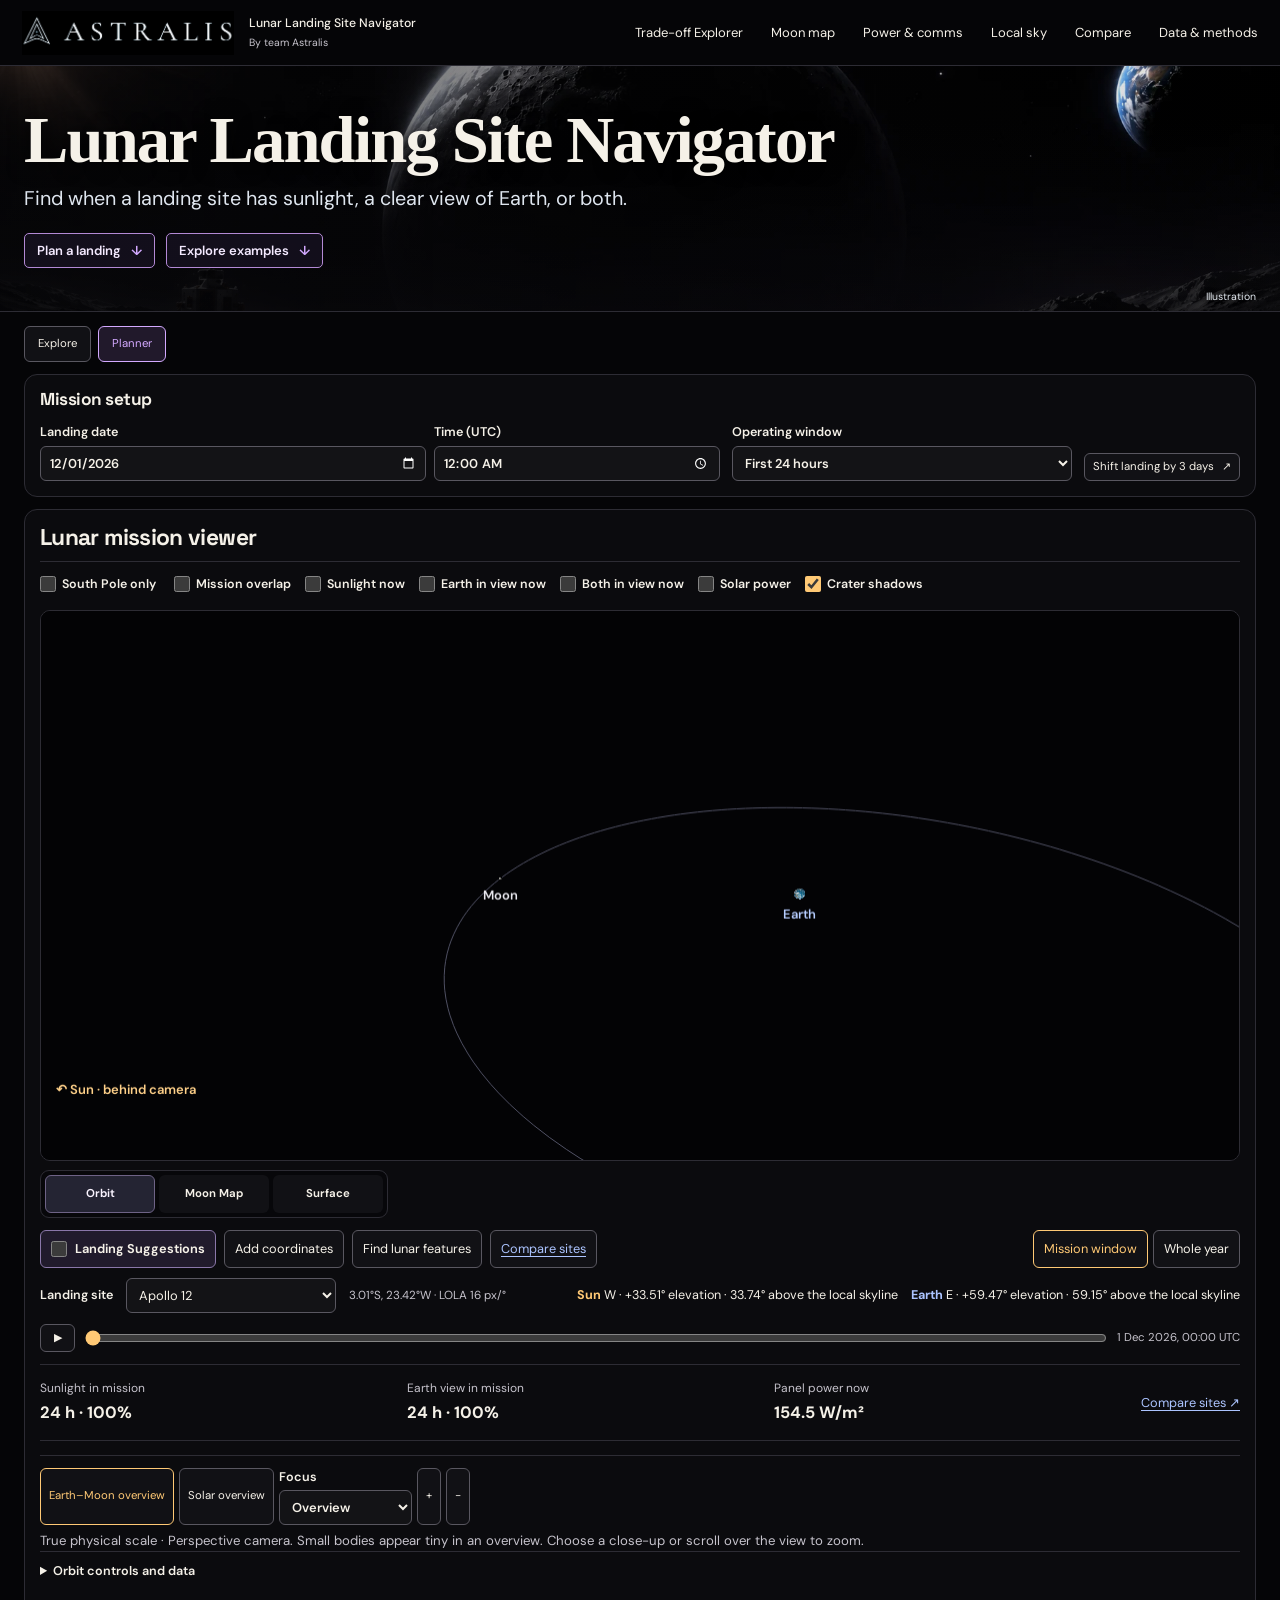
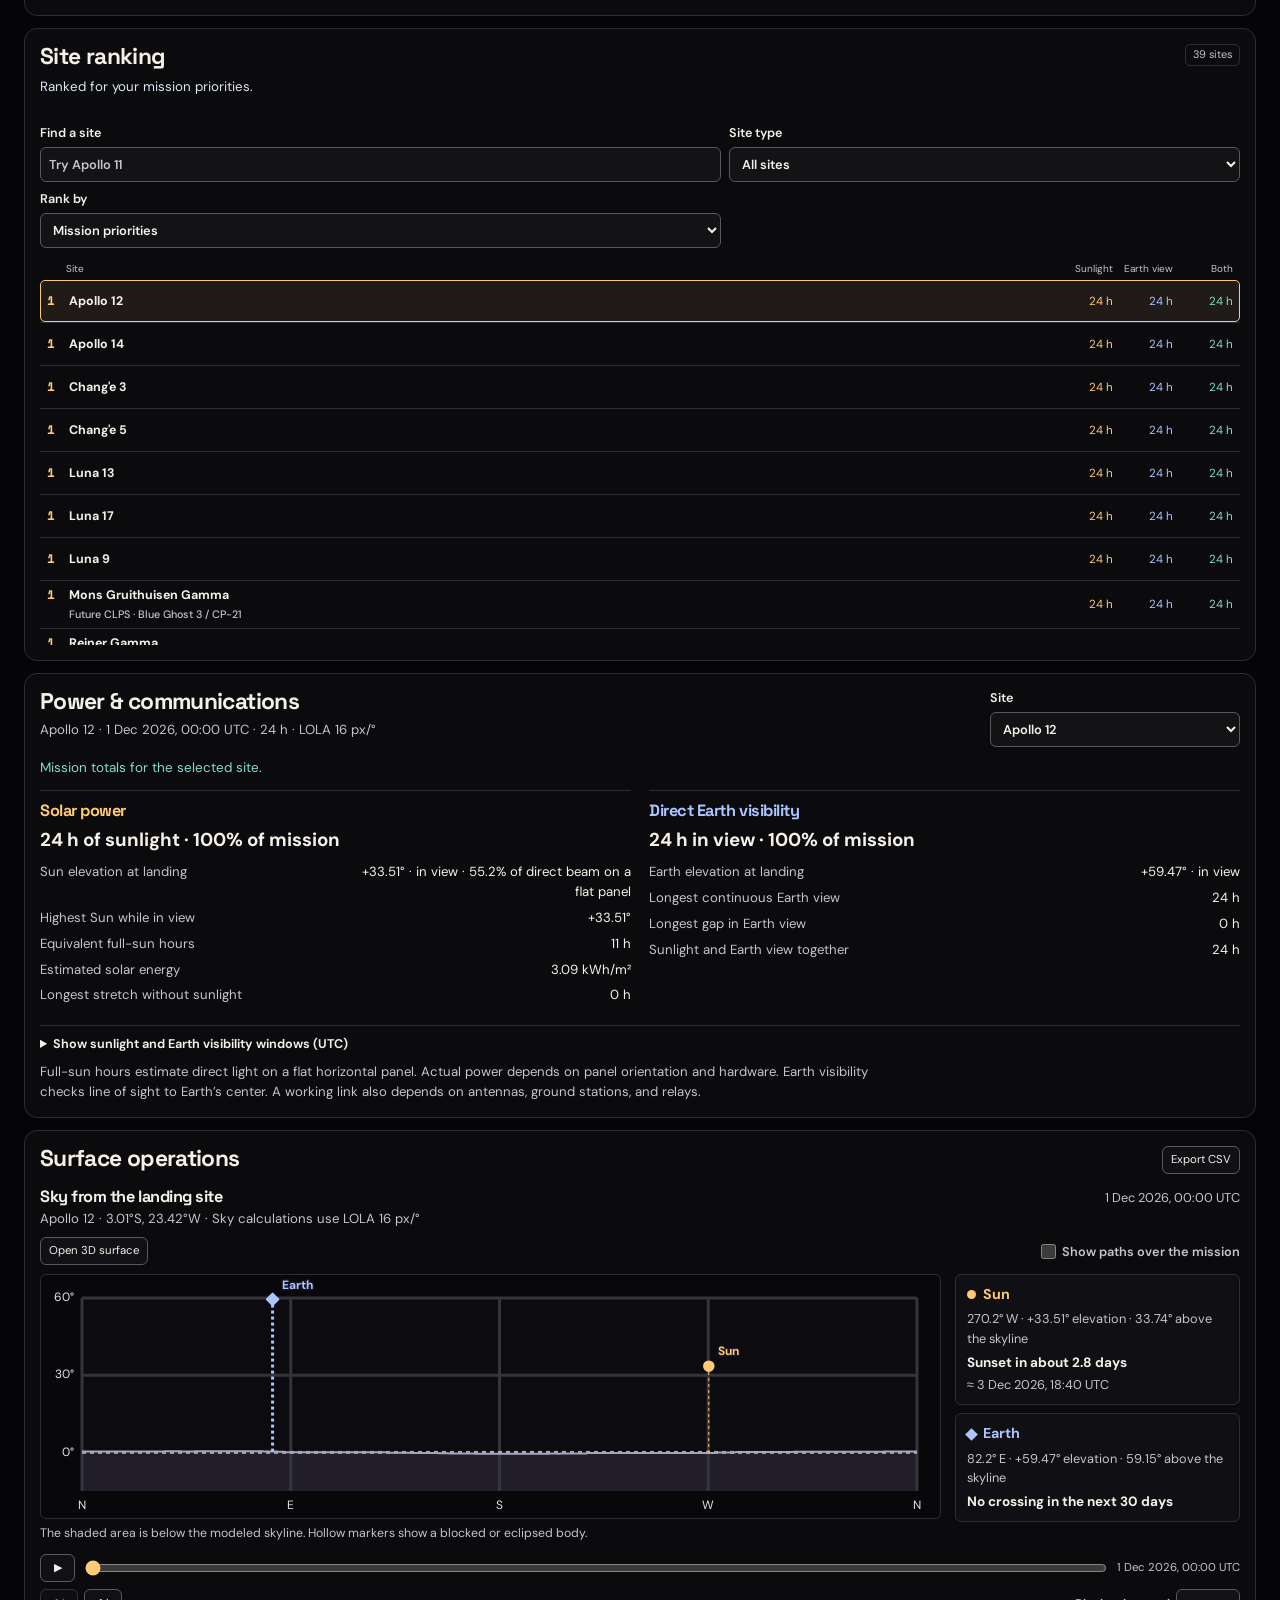
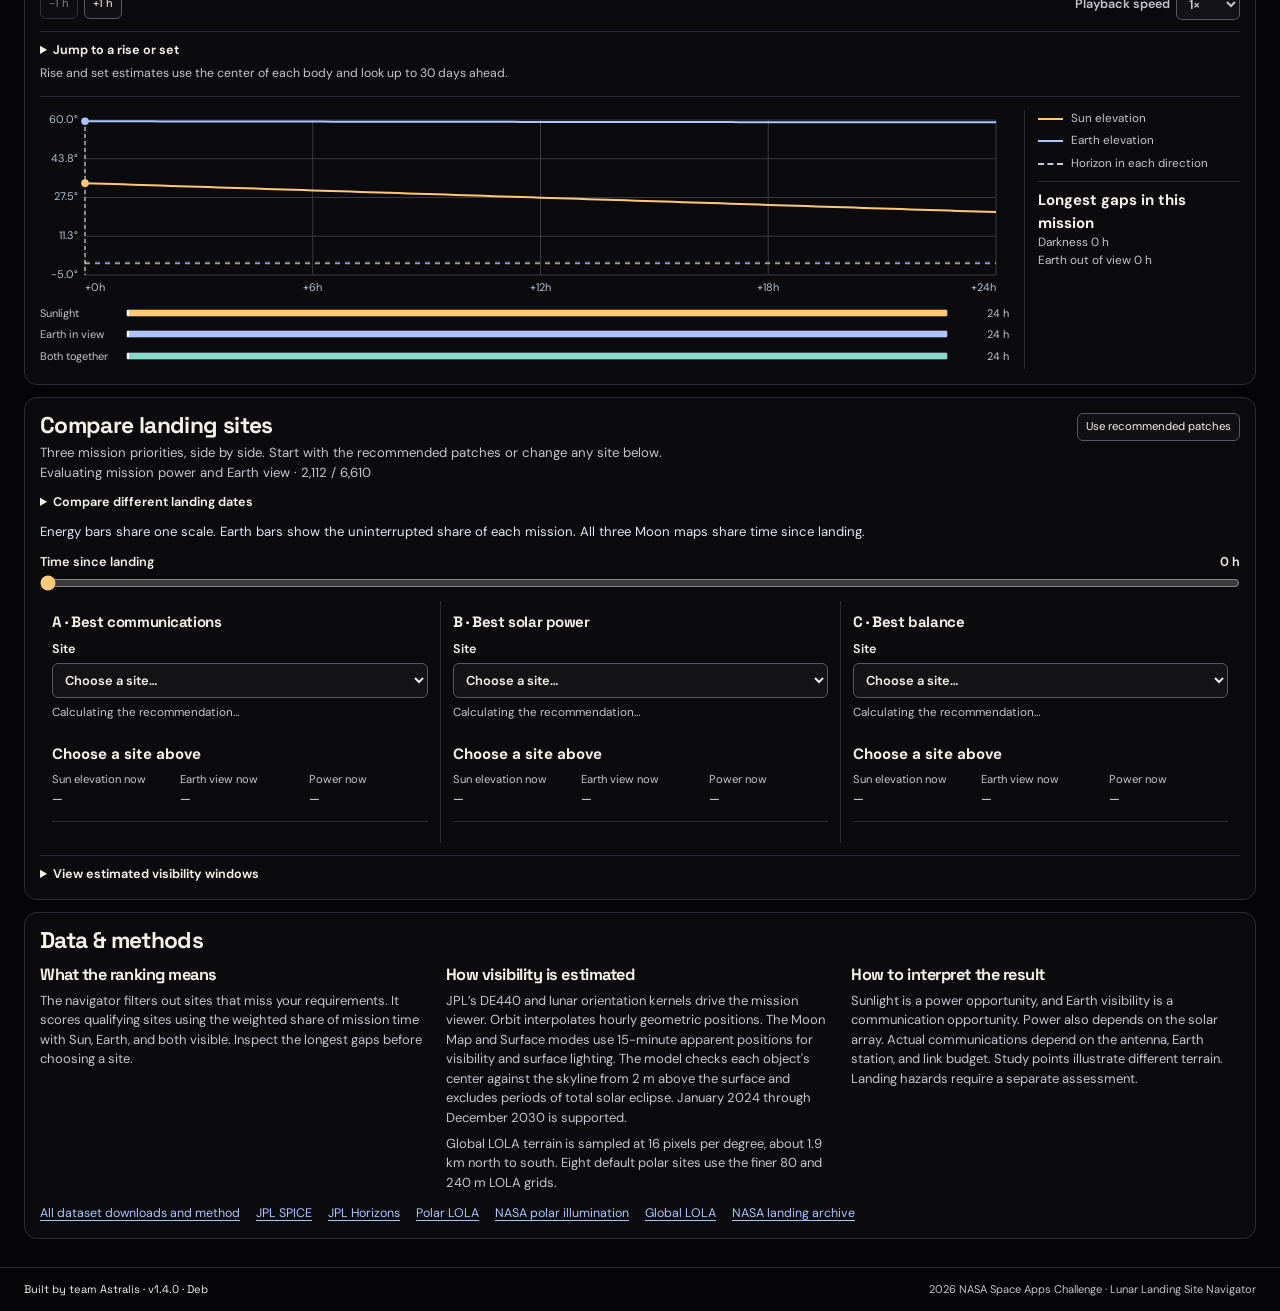
==== commit 4f6a8da1: "Release v1.4.0 — Deb: merge Trade-off Explorer and visual landing comparisons" ====
--- a/index.html
+++ b/index.html
@@ -6,24 +6,27 @@
   <meta name="description" content="Compare lunar landing sites, dates, sunlight, and Earth visibility with NASA data.">
   <meta name="ai-disclosure" content="Application code and UI exploration used OpenAI Codex and ImageGen. Numerical inputs are attributed NASA and USGS products.">
   <meta name="theme-color" content="#050507">
-  <title>Astralis · Lunar Site Navigator</title>
-  <link rel="stylesheet" href="./style.css">
-  <script type="module" src="./app.mjs?v=20261115-terrain-relief"></script>
+  <meta name="author" content="Astralis">
+  <link rel="icon" href="./assets/the-astralis-logo.png?v=team-wordmark-2">
+  <title>Lunar Landing Site Navigator · Team Astralis</title>
+  <link rel="stylesheet" href="./style.css?v=1.4.0">
+  <link rel="stylesheet" href="./mission-visuals.css?v=1.4.0">
+  <script type="module" src="./app.mjs?v=1.4.0"></script>
 </head>
 <body>
   <a class="skip" href="#mission">Skip to mission setup</a>
   <header class="topbar">
-    <a class="brand" href="./" aria-label="The Astralis home">
-      <img src="./assets/the-astralis-logo.png" width="126" height="59" alt="">
-      <span>Lunar Site Navigator</span>
+    <a class="brand" href="./" aria-label="Lunar Landing Site Navigator home — by team Astralis">
+      <span class="brand-mark"><img src="./assets/the-astralis-logo.png?v=team-wordmark-2" width="2172" height="724" alt="Astralis team logo"></span>
+      <span class="brand-copy"><strong>Lunar Landing Site Navigator</strong><small>By team Astralis</small></span>
     </a>
-    <nav aria-label="App navigation"><a href="./explore.html">Trade-off Explorer</a><a href="#map-heading">Moon map</a><a href="#assessment">Power &amp; comms</a><a href="#local-sky">Local sky</a><a href="#compare">Compare</a><a href="#methods">Data &amp; methods</a></nav>
+    <nav aria-label="App navigation"><a href="./explore.html">Trade-off Explorer</a><a href="#space" data-viewer-link="map">Moon map</a><a href="#assessment">Power &amp; comms</a><a href="#local-sky">Local sky</a><a href="#compare">Compare</a><a href="#methods">Data &amp; methods</a></nav>
   </header>
 
   <main>
     <div class="hero">
       <div class="hero-inner">
-        <h1>Lunar Site Navigator</h1>
+        <h1>Lunar Landing Site Navigator</h1>
         <p>Find when a landing site has sunlight, a clear view of Earth, or both.</p>
         <a class="hero-action" href="#mission">Plan a landing <span aria-hidden="true">↓</span></a>
         <a class="hero-action hero-explore" href="#explore">Explore examples <span aria-hidden="true">↓</span></a>
@@ -81,7 +84,7 @@
               </select>
             </label>
             <p class="muted" id="mission-year-dates" hidden></p>
-            <fieldset class="priorities">
+            <fieldset class="priorities" hidden>
               <legend>What matters most?</legend>
               <div class="presets" id="presets" aria-label="Priority presets">
                 <button type="button" data-preset="sun" aria-pressed="false">More sunlight</button>
@@ -90,7 +93,7 @@
                 <button type="button" data-preset="balanced" aria-pressed="false">Balanced</button>
               </div>
             </fieldset>
-            <details class="limits">
+            <details class="limits" hidden>
               <summary>Advanced settings</summary>
               <label>Horizon model
               <select id="model"><option value="terrain" selected>Terrain horizon · LOLA</option><option value="reference">0° reference plane</option></select>
@@ -112,36 +115,135 @@
           </form>
         </section>
 
-        <section class="panel space-panel" id="space" aria-labelledby="space-heading">
+        <section class="panel space-panel" id="space" aria-labelledby="space-heading" data-viewer-mode="orbit">
           <div class="panel-heading space-heading">
-            <h2 id="space-heading">Sun, Earth &amp; Moon</h2>
-            <div class="map-view" aria-label="Reference point">
-              <button type="button" id="space-earth-view" class="subtle" value="earth" aria-pressed="true" disabled>Around Earth</button>
-              <button type="button" id="space-sun-view" class="subtle" value="sun" aria-pressed="false" disabled>Around the Sun</button>
-            </div>
-          </div>
+            <h2 id="space-heading" tabindex="-1">Lunar mission viewer</h2>
+          </div>
+          <div class="viewer-layer-controls" id="viewer-layer-controls" role="group" aria-label="Moon map layers">
+            <label class="map-scope"><input id="mission-heat-south" type="checkbox" disabled> South Pole only <span class="muted" id="map-scope" hidden>84°S–90°S</span></label>
+            <fieldset class="map-filters" id="coverage-filters">
+              <legend class="sr-only">Map layers</legend>
+              <label><input id="layer-overlap" type="checkbox" disabled> Mission overlap</label>
+              <label><input id="layer-sun" type="checkbox" disabled> Sunlight now</label>
+              <label><input id="layer-earth" type="checkbox" disabled> Earth in view now</label>
+              <label><input id="layer-both" type="checkbox" disabled> Both in view now</label>
+              <label><input id="layer-power" type="checkbox" disabled> Solar power</label>
+              <label title="Use measured terrain to calculate shadows and line of sight"><input id="layer-shadows" type="checkbox" disabled checked> Crater shadows</label>
+            </fieldset>
+          </div>
+          <div class="viewer-stage" id="viewer-stage">
+            <canvas id="orbit-labels" aria-hidden="true"></canvas>
+            <div class="viewer-layer" id="viewer-orbit" aria-label="Orbital view">
+              <canvas id="space-canvas" role="img" aria-label="Rotatable 3D projection of the Sun, Earth and Moon" aria-describedby="space-scale space-caption"></canvas>
+            </div>
+              <div id="globe-stage" class="globe-stage" inert>
+                <canvas id="globe-canvas" aria-label="Rotatable 3D Moon with the Sun and Earth at the selected time. Drag to rotate or use the map buttons." aria-describedby="globe-pole-note map-system-note" role="img"></canvas>
+                <canvas id="globe-features" aria-hidden="true" hidden></canvas>
+                <div id="globe-markers"></div>
+                <span id="globe-pole-marker" hidden>South Pole · 90°S</span>
+                <div class="globe-directions" aria-label="Directions from the Moon at the viewer time">
+                  <span id="globe-sun-marker" class="globe-direction" hidden></span>
+                  <span id="globe-earth-marker" class="globe-direction" hidden></span>
+                </div>
+              </div>
+            <div class="viewer-layer" id="viewer-map" aria-label="Lunar map views" inert aria-hidden="true">
+              <div class="polar-map" id="polar-map" hidden>
+                <img id="relief" src="./data/polar-relief.webp" alt="Shaded elevation of the lunar south pole from NASA's LOLA data">
+                <svg id="graticule" viewBox="0 0 600 600" preserveAspectRatio="none" aria-hidden="true"></svg>
+                <div id="pins" class="pins"></div>
+                <span class="map-pole">90°S</span>
+                <div class="map-scale"><i></i>100 km at pole</div>
+              </div>
+              <figure class="coverage-figure" id="viewer-coverage" hidden>
+                <canvas id="coverage-canvas" role="img" aria-label="Whole-Moon map of sunlight and a direct view of Earth. West is left and east is right." aria-describedby="coverage-notes coverage-summary"></canvas>
+                <div class="coverage-axis" aria-hidden="true"><span>180°W</span><span>90°W</span><span>0°</span><span>90°E</span><span>180°E</span></div>
+              </figure>
+            </div>
+            <div class="viewer-layer" id="viewer-surface" aria-label="Lunar surface view" inert aria-hidden="true">
+              <div class="surface-stage">
+                  <canvas id="surface-sky" aria-hidden="true"></canvas>
+                  <canvas id="surface-canvas" tabindex="0" role="img" aria-label="First-person view of measured lunar terrain at the selected site" aria-describedby="surface-walk-help surface-caption surface-angles surface-light sky-sun-position sky-earth-position"></canvas>
+                  <canvas id="surface-labels" aria-hidden="true"></canvas>
+                  <span id="surface-heading" aria-label="Camera bearing"></span>
+                  <div class="surface-guides" id="surface-guides" aria-label="Off-screen objects">
+                    <button type="button" class="subtle" id="surface-guide-sun" hidden></button>
+                    <button type="button" class="subtle" id="surface-guide-earth" hidden></button>
+                  </div>
+                </div>
+              <div class="viewer-loading">
+                <p class="muted" id="surface-status" role="status"></p>
+                <button type="button" class="subtle" id="surface-retry" hidden>Reload terrain</button>
+              </div>
+            </div>
+          </div>
+          <p id="viewer-flight-status" class="muted" role="status" hidden></p>
+          <div class="viewer-tabs" role="group" aria-label="Lunar mission viewer modes">
+            <button type="button" class="subtle" data-viewer="orbit" aria-controls="viewer-orbit" aria-pressed="true">Orbit</button>
+            <button type="button" class="subtle" data-viewer="map" aria-controls="viewer-map" aria-pressed="false">Moon Map</button>
+            <button type="button" class="subtle" data-viewer="surface" aria-controls="viewer-surface" aria-pressed="false">Surface</button>
+          </div>
+          <nav class="mission-tools" aria-label="Mission planning tools">
+            <label id="landing-suggestions-toggle"><input id="layer-landing-suggestions" type="checkbox" aria-controls="landing-suggestions" disabled> Landing Suggestions</label>
+            <button type="button" class="subtle" data-map-tool="custom-coordinates" disabled>Add coordinates</button>
+            <button type="button" class="subtle" data-map-tool="named-features" disabled>Find lunar features</button>
+            <a class="subtle" href="#compare-heading">Compare sites</a>
+            <div class="space-date-controls" id="space-timescale" hidden>
+              <div class="map-view" role="group" aria-label="3D timescale">
+                <button type="button" class="subtle" id="space-mission-mode" aria-pressed="true">Mission window</button>
+                <button type="button" class="subtle" id="space-year-mode" aria-pressed="false">Whole year</button>
+              </div>
+            </div>
+          </nav>
           <p id="space-error" class="error" role="status" hidden></p>
           <p id="space-status" class="muted" role="status">Loading 3D positions…</p>
           <div id="space-content" hidden>
-            <div class="space-date-controls">
-              <div class="map-view" role="group" aria-label="3D timescale">
-                <button type="button" class="subtle" id="space-mission-mode" aria-pressed="true">Mission window</button>
-                <button type="button" class="subtle" id="space-year-mode" aria-pressed="false">Whole year</button>
-              </div>
-              <div id="space-year-controls" hidden>
-                <label>Year <select id="space-year"></select></label>
-                <label>Jump to month <select id="space-month"></select></label>
-                <label>Playback speed <select id="space-year-speed"><option value="15">15 days/sec</option><option value="5" selected>5 days/sec</option><option value="1">1 day/sec</option></select></label>
-              </div>
-            </div>
-            <div class="space-grid">
-              <div>
-                <canvas id="space-canvas" role="img" aria-label="Rotatable 3D projection of the Sun, Earth and Moon" aria-describedby="space-scale space-caption"></canvas>
-                <p id="space-scale" class="muted">The Sun follows its apparent annual path as seen from Earth. Sizes and the Sun’s distance are schematic.</p>
+            <div id="space-year-controls" hidden>
+              <label>Year <select id="space-year"></select></label>
+              <label>Jump to month <select id="space-month"></select></label>
+              <label>Playback speed <select id="space-year-speed"><option value="15">15 days/sec</option><option value="5" selected>5 days/sec</option><option value="1">1 day/sec</option></select></label>
+            </div>
+            <div class="viewer-site">
+              <div class="space-readout">
+                <label for="space-site">Landing site</label>
+                <select id="space-site" disabled></select>
+                <p id="space-caption" class="muted"></p>
+                <p class="space-sun"><strong>Sun</strong> <span id="space-sun"></span></p>
+                <p class="space-earth"><strong>Earth</strong> <span id="space-earth"></span></p>
+              </div>
+            </div>
+            <div class="scrub space-scrub">
+              <button type="button" class="subtle" id="space-play" aria-label="Play mission viewer timeline" disabled>▶</button>
+              <label class="sr-only" id="space-time-label" for="space-time">3D view mission time</label>
+              <input id="space-time" type="range" min="0" max="24" step=".25" value="0" disabled>
+              <div id="space-month-scale" class="space-month-scale" aria-hidden="true" hidden></div>
+              <output id="space-clock" for="space-time"></output>
+            </div>
+            <p id="space-year-note" class="muted globe-help" hidden>All three views use this yearly preview time. Mission totals still use your selected landing date and duration.</p>
+          </div>
+          <div class="viewer-metrics" id="viewer-metrics" aria-label="Selected site mission summary">
+            <div><span>Sunlight in mission</span><strong id="viewer-sun-hours"></strong></div>
+            <div><span>Earth view in mission</span><strong id="viewer-earth-hours"></strong></div>
+            <div><span>Panel power now</span><strong id="viewer-power" title="Estimated electrical output per square meter of horizontal panel at 20% efficiency"></strong></div>
+            <a href="#compare-heading">Compare sites ↗</a>
+          </div>
+          <div class="viewer-events" id="viewer-events" hidden>
+            <p id="viewer-sun-event"></p><p id="viewer-earth-event"></p>
+          </div>
+          <div id="viewer-orbit-controls" class="viewer-orbit-controls">
+                <div class="map-view" aria-label="Reference point">
+              <button type="button" id="space-earth-view" class="subtle" value="earth" aria-pressed="true" disabled>Earth–Moon overview</button>
+              <button type="button" id="space-sun-view" class="subtle" value="sun" aria-pressed="false" disabled>Solar overview</button>
+              <label>Focus <select id="space-focus"><option value="">Overview</option><option value="earth">Earth close-up</option><option value="moon">Moon close-up</option><option value="sun">Sun close-up</option></select></label>
+              <button type="button" id="space-zoom-in" class="subtle" aria-label="Zoom orbital camera in" disabled>+</button>
+              <button type="button" id="space-zoom-out" class="subtle" aria-label="Zoom orbital camera out" disabled>−</button>
+            </div>
+                <p id="space-geometry-note" class="muted" role="status"></p>
+                <p id="space-scale" class="muted">True physical scale · Perspective camera. Small bodies appear tiny in an overview. Choose a close-up or scroll over the view to zoom.</p>
+                <details class="viewer-options"><summary>Orbit controls and data</summary>
                 <div class="orbit-layers" role="group" aria-label="Orbit diagram layers">
-                  <label><input type="checkbox" id="space-year-path" checked> <span id="space-year-label">Sun’s annual path</span></label>
+                  <label><input type="checkbox" id="space-year-path"> <span id="space-year-label">Sun’s annual path</span></label>
                   <label><input type="checkbox" id="space-moon-path" checked> Moon’s orbit</label>
-                  <label><input type="checkbox" id="space-links" checked> Body links</label>
+                  <label><input type="checkbox" id="space-links"> Body links</label>
                 </div>
                 <div class="globe-controls" aria-label="Rotate the view">
                   <button type="button" class="subtle" id="space-left" aria-label="Rotate view left" disabled>←</button>
@@ -150,216 +252,227 @@
                   <button type="button" class="subtle" id="space-down" aria-label="Tilt view down" disabled>↓</button>
                   <button type="button" class="subtle" id="space-reset" disabled>Reset view</button>
                 </div>
-              </div>
-              <div class="space-readout">
-                <h3>At the landing site</h3>
-                <label for="space-site">Site</label>
-                <select id="space-site" disabled></select>
-                <p id="space-caption" class="muted"></p>
-                <p class="space-sun"><strong>Sun</strong> <span id="space-sun"></span></p>
-                <p class="space-earth"><strong>Earth</strong> <span id="space-earth"></span></p>
                 <dl class="space-distance muted">
                   <dt>Earth to Moon</dt><dd id="space-lunar-km"></dd>
                   <dt>Earth to Sun</dt><dd id="space-solar-km"></dd>
                 </dl>
-                <p class="muted space-marker">The mint dot marks the selected site. A hollow dot marks the far side of the view.</p>
-              </div>
-            </div>
-            <div class="scrub space-scrub">
-              <button type="button" class="subtle" id="space-play" aria-label="Play 3D timeline" disabled>▶</button>
-              <label class="sr-only" id="space-time-label" for="space-time">3D view mission time</label>
-              <input id="space-time" type="range" min="0" max="24" step=".25" value="0" disabled>
-              <div id="space-month-scale" class="space-month-scale" aria-hidden="true" hidden></div>
-              <output id="space-clock" for="space-time"></output>
-            </div>
-            <p id="space-year-note" class="muted globe-help" hidden>The yearly preview has its own clock. Switch to Mission window to return to the mission timeline.</p>
-          </div>
+                <p class="muted space-marker">The mint dot marks the selected landing site when it faces the camera.</p>
+                <p class="muted globe-help"><a href="https://svs.gsfc.nasa.gov/3615/">Earth imagery · NASA Blue Marble</a> · <a href="https://svs.gsfc.nasa.gov/4720/">Moon imagery · NASA LROC</a> · <a href="https://svs.gsfc.nasa.gov/4551/">Sun imagery · NASA SDO</a></p>
+                <p class="muted globe-help">All bodies use physical radii and JPL distances on one scale. Apparent size depends on distance from the camera; nearer bodies block farther ones. Earth’s clouds and the Sun’s disk are archival imagery. Solar colors and glow are adjusted for display.</p>
+                </details>
+              </div>
+          <section class="map-panel" id="viewer-map-controls" hidden aria-labelledby="map-heading">
+            <div class="panel-heading"><h2 id="map-heading">Lunar sites</h2>
+              <div class="map-view" role="group" aria-label="Map view"><button type="button" class="subtle" id="show-globe" aria-pressed="true">3D Moon</button><button type="button" class="subtle" id="show-map" aria-pressed="false">Polar map</button><button type="button" class="subtle" id="show-coverage" aria-pressed="false">Visibility map</button></div>
+            </div>
+            <details class="viewer-options" id="viewer-analysis" open>
+              <summary>Layer details and legends <span>Visibility, power and crater shadows</span></summary>
+            <div class="coverage-toolbar" id="coverage-toolbar">
+              <label id="mission-heat-period-label" hidden>Heat map period
+                <select id="mission-heat-period"></select>
+              </label>
+              <label id="map-color-metric-label" hidden>Color by
+                <select id="map-color-metric"><option value="overlap">Mission overlap hours</option><option value="power">Solar power now</option></select>
+              </label>
+              <time id="coverage-clock" class="muted" hidden></time>
+            </div>
+            <p id="coverage-intersection-note" class="muted mission-heat-key" hidden></p>
+            <p class="muted" id="mission-heat-models" hidden></p>
+            <p class="muted mission-heat-key" id="terrain-shadow-status" role="status" hidden></p>
+            <p id="mission-heat-detail-status" class="muted mission-heat-key" role="status" hidden></p>
+            <div id="mission-heat-details" hidden>
+              <p id="mission-heat-status" class="muted" role="status"></p>
+              <div id="mission-heat-results" hidden>
+                <div class="mission-heat-scale" id="mission-heat-scale" role="group" aria-label="Simultaneous visibility in hours" aria-describedby="mission-heat-scale-note">
+                  <div aria-hidden="true"></div>
+                  <span>0 h · No overlap</span><span id="mission-heat-mid"></span><span id="mission-heat-max"></span>
+                </div>
+                <p class="muted mission-heat-key" id="mission-heat-scale-note"></p>
+                <p id="mission-heat-best"></p>
+                <p id="mission-heat-site"></p>
+                <div id="mission-heat-site-details">
+                  <p class="muted" id="mission-heat-reference"></p>
+                  <div id="mission-heat-track"></div>
+                  <p class="muted mission-heat-key">The strip shows overlap in gold and gaps with hatching.</p>
+                  <details id="mission-heat-windows"><summary>Overlap and gap times (UTC)</summary><div id="mission-heat-window-list"></div></details>
+                </div>
+              </div>
+            </div>
+            <div id="coverage-details" hidden>
+              <ul class="coverage-legend" id="coverage-legend" aria-label="Map legend"></ul>
+              <p class="muted" id="coverage-notes">Colors use a smooth lunar horizon. The selected-site readout uses your chosen horizon model.</p>
+              <p class="muted" id="coverage-summary"></p>
+              <div id="power-details" hidden>
+                <div class="power-scale" id="power-scale" role="group" aria-label="Estimated electrical power per square meter">
+                  <div id="power-gradient" aria-hidden="true"></div>
+                  <span>0 W/m²</span><span id="power-scale-mid"></span><span id="power-scale-max"></span>
+                </div>
+                <p class="muted" id="power-scale-note" hidden></p>
+                <p class="power-site"><strong id="power-output"></strong><span id="power-site-angle"></span></p>
+                <p class="muted" id="power-notes">Estimated electrical output for a flat panel at 20% efficiency. Map colors use a smooth lunar horizon. Sites use the chosen horizon model. Total eclipses give zero output.</p>
+              </div>
+              <p class="muted" id="coverage-overhead"></p>
+            </div>
+            </details>
+            <details id="named-features" class="named-features">
+              <summary>Explore named lunar features</summary>
+              <div class="feature-tools">
+                <label>Search the lunar gazetteer<input type="search" id="feature-search" placeholder="Try Tycho or Mare Imbrium" disabled></label>
+                <label class="feature-toggle"><input type="checkbox" id="feature-layer" checked> Show labels on the globe</label>
+              </div>
+              <p class="muted" id="feature-status" role="status"></p>
+              <button class="subtle" type="button" id="feature-retry" hidden>Reload feature catalog</button>
+              <ul id="feature-results" aria-label="Matching named features"></ul>
+              <div id="feature-detail" class="map-site" hidden>
+                <h3 id="feature-name"></h3><p id="feature-location" class="muted"></p>
+                <a id="feature-source" class="muted">Gazetteer entry</a>
+              </div>
+              <button class="subtle" type="button" id="feature-evaluate" hidden>Evaluate this coordinate</button>
+            </details>
+            <p class="error" id="globe-error" hidden></p>
+            <div id="globe-view">
+              <div class="globe-controls" aria-label="3D Moon controls">
+                <button type="button" class="subtle" id="globe-left" aria-label="Rotate Moon west">←</button>
+                <button type="button" class="subtle" id="globe-right" aria-label="Rotate Moon east">→</button>
+                <button type="button" class="subtle" id="globe-north" aria-label="Rotate Moon toward north">↑</button>
+                <button type="button" class="subtle" id="globe-south" aria-label="Rotate Moon toward south">↓</button>
+                <button type="button" class="subtle" id="globe-zoom-in" aria-label="Zoom in">+</button>
+                <button type="button" class="subtle" id="globe-zoom-out" aria-label="Zoom out">−</button>
+                <button type="button" class="subtle" id="globe-focus">Center on site</button>
+                <button type="button" class="subtle" id="globe-reset">Near side</button>
+                <button type="button" class="subtle" id="globe-far">Far side</button>
+                <button type="button" class="subtle" id="globe-pole">South pole</button>
+              </div>
+              <p class="muted globe-help" id="globe-pole-note"><i aria-hidden="true"></i> <strong>84°S search boundary</strong>. The ring marks the northern edge of the six-degree search area. The geographic South Pole is at 90°S. <a href="https://www.nasa.gov/podcasts/houston-we-have-a-podcast/moon-geology/">NASA’s exploration-zone definition</a> · <a href="https://www.nasa.gov/news-release/nasa-provides-update-on-artemis-iii-moon-landing-regions/">NASA’s 2024 candidate-region map</a></p>
+              <p class="muted globe-help">Drag to rotate. Pinch or use + and − to zoom. Select a marker, or click the surface to evaluate a new spot. <a href="https://svs.gsfc.nasa.gov/4720/">NASA LROC imagery</a></p>
+              <p class="muted globe-help">The Sun and Earth share Orbit’s date and physical scale. Rotate the Moon to look around the system. Bodies outside the camera view have direction labels; the Moon blocks bodies behind it.</p>
+              <p class="muted globe-help" id="map-system-note"></p>
+            </div>
+            <div id="polar-view" hidden>
+            </div>
+            <section id="coverage-view" aria-label="Whole-Moon visibility" hidden>
+            </section>
+            <div class="map-caption" id="site-map-legend"><span><i class="legend-dot"></i>Selected site</span><span><i class="legend-dot historical"></i>Historic landing</span><span><i class="legend-dot feature"></i>Study point or target region</span></div>
+            <div class="map-site" aria-live="polite">
+              <h3 id="map-site-name"></h3>
+              <p class="muted" id="map-site-detail"></p>
+              <a id="map-site-source" class="muted" hidden>Coordinate source</a>
+              <div class="map-compare-actions">
+                <button type="button" class="subtle" id="pick-compare-a" disabled>Use as Site A</button>
+                <button type="button" class="subtle" id="pick-compare-b" disabled>Use as Site B</button>
+                <button type="button" class="subtle" id="pick-compare-c" disabled>Use as Site C</button>
+                <a href="#compare-heading">View comparison</a>
+              </div>
+              <p id="map-compare-pair" class="muted" role="status"></p>
+              <button type="button" id="remove-custom" class="subtle" hidden>Remove selected point</button>
+            </div>
+            <p class="muted" id="coordinate-status" role="status"></p>
+            <p class="error" id="coordinate-error" role="alert" hidden></p>
+            <details class="custom" id="custom-coordinates">
+              <summary>Add a coordinate</summary>
+              <form id="coordinates" novalidate>
+                <div class="limit-grid">
+                  <label>Latitude (°)<input id="latitude" type="number" min="-90" max="90" step="any" placeholder="-85.3" required></label>
+                  <label>East longitude (°)<input id="longitude" type="number" min="-180" max="360" step="any" placeholder="24.5" required></label>
+                </div>
+                <button type="submit" class="subtle">Add &amp; evaluate</button>
+              </form>
+            </details>
+          </section>
+          <div id="surface-view" hidden>
+              <div id="surface-scene" hidden>
+                <div class="surface-primary-controls">
+                  <button type="button" class="subtle" id="surface-primary-sun">Find Sun</button>
+                  <button type="button" class="subtle" id="surface-primary-earth">Find Earth</button>
+                  <label class="sky-path-toggle" title="Show Sun and Earth labels, paths across the local sky, camera bearing, and off-screen direction arrows"><input type="checkbox" id="surface-paths" aria-controls="surface-labels surface-heading surface-guides"> Sun &amp; Earth guides</label>
+                  <span class="muted">Drag to look around · W A S D to walk</span>
+                </div>
+                <details class="viewer-options" id="surface-options"><summary>Camera, walking and terrain details</summary>
+                <div class="globe-controls" role="group" aria-label="Look around the landing site">
+                  <button type="button" class="subtle" id="surface-left" aria-label="Look left">←</button>
+                  <button type="button" class="subtle" id="surface-right" aria-label="Look right">→</button>
+                  <button type="button" class="subtle" id="surface-up" aria-label="Look up">↑</button>
+                  <button type="button" class="subtle" id="surface-down" aria-label="Look down">↓</button>
+                  <button type="button" class="subtle" id="surface-sun">Find Sun</button>
+                  <button type="button" class="subtle" id="surface-earth">Find Earth</button>
+                  <button type="button" class="subtle" id="surface-north">Face north</button>
+                  <label class="surface-crater" hidden>Look toward <select id="surface-crater"><option value="">Nearby crater</option></select></label>
+                  <label class="surface-zoom">Style <select id="surface-style"><option value="illustrated">Illustrated</option><option value="natural">Natural</option></select></label>
+                  <label class="surface-zoom">Zoom <select id="surface-zoom"><option value="1">1×</option><option value="3">3×</option><option value="6">6×</option></select></label>
+                  <label class="surface-zoom">View height <select id="surface-height"><option value="2">2 m · eye level</option><option value="30">30 m</option><option value="100">100 m · survey</option></select></label>
+                  <label class="sky-path-toggle"><input type="checkbox" id="surface-softness" checked aria-describedby="surface-focus-help"> Distant softness</label>
+                </div>
+                <div class="globe-controls surface-walk" role="group" aria-label="Move around the landing site">
+                  <button type="button" class="subtle" id="surface-walk-forward" aria-label="Walk forward 10 meters">Forward</button>
+                  <button type="button" class="subtle" id="surface-walk-backward" aria-label="Walk backward 10 meters">Back</button>
+                  <button type="button" class="subtle" id="surface-walk-left">Step left</button>
+                  <button type="button" class="subtle" id="surface-walk-right">Step right</button>
+                  <button type="button" class="subtle" id="surface-walk-reset">Return to landing point</button>
+                  <output id="surface-walk-offset" class="muted" aria-live="off">At landing point</output>
+                </div>
+                <p id="surface-walk-help" class="muted">Drag to look around. Press W, A, S, D while the view has focus to walk. Visibility readouts use the landing point.</p>
+                <p id="surface-focus-help" class="muted">Distant softness gently blurs far terrain while keeping nearby ground and the sky sharp. Camera effect only; terrain heights and calculations stay unchanged.</p>
+                <p class="muted" id="surface-landmark" hidden></p>
+                <p class="muted" id="surface-caption"></p>
+                <p class="muted" id="surface-angles"></p>
+                <p class="muted" id="surface-light"></p>
+                <p class="muted surface-credit"><a id="surface-terrain-source" href="https://svs.gsfc.nasa.gov/4720/">Surface imagery · NASA LROC / LOLA</a></p>
+                <p class="muted surface-credit"><a href="https://svs.gsfc.nasa.gov/3615/">Earth imagery · NASA Blue Marble</a> <span>· satellite mosaic with estimated rotation and lighting for the selected UTC time</span></p>
+                </details>
+              </div>
+            </div>
         </section>
 
-        <section class="panel public-answer" aria-labelledby="answer-title">
+        <section class="panel" id="landing-suggestions" aria-labelledby="landing-suggestions-heading" hidden>
+          <h2 id="landing-suggestions-heading" tabindex="-1">Landing Suggestions</h2>
+          <p id="landing-suggestions-window" class="muted"></p>
+          <fieldset id="landing-scenarios" class="landing-scenarios" aria-describedby="landing-scenario-rule">
+            <legend>Rank patches by</legend>
+            <label>
+              <input type="radio" name="landing-scenario" value="earth" aria-labelledby="landing-earth-label" aria-describedby="landing-earth-winner">
+              <span class="landing-scenario-text"><strong id="landing-earth-label">Best communications</strong><span id="landing-earth-winner" class="landing-scenario-winner"></span></span>
+            </label>
+            <label>
+              <input type="radio" name="landing-scenario" value="solar" aria-labelledby="landing-solar-label" aria-describedby="landing-solar-winner">
+              <span class="landing-scenario-text"><strong id="landing-solar-label">Best solar power</strong><span id="landing-solar-winner" class="landing-scenario-winner"></span></span>
+            </label>
+            <label>
+              <input type="radio" name="landing-scenario" value="balanced" checked aria-labelledby="landing-balanced-label" aria-describedby="landing-balanced-winner">
+              <span class="landing-scenario-text"><strong id="landing-balanced-label">Best balance</strong><span id="landing-balanced-winner" class="landing-scenario-winner"></span></span>
+            </label>
+          </fieldset>
+          <div id="landing-solar-requirement" class="limit-grid" hidden>
+            <label>Required window<select id="landing-window-body"><option value="earth">Earth view</option><option value="sun">Sunlight</option></select></label>
+            <label>Minimum uninterrupted share (%)<input id="landing-window-share" type="number" min="0" max="100" step="1" value="0"></label>
+          </div>
+          <p id="landing-scenario-rule" class="landing-rule muted"></p>
+          <label class="landing-slope">Maximum slope (°)<input id="landing-max-slope" type="number" min=".1" max="45" step=".1" value="10" aria-describedby="landing-slope-reference" required></label>
+          <p id="landing-slope-reference" class="landing-rule muted">The reference threshold is <strong>under 10° across 100 m</strong>. <a href="https://ntrs.nasa.gov/api/citations/20250009323/downloads/ArtemisOverview2025IntSPAPPSChallenge.pdf">NASA Artemis study</a></p>
+          <p id="landing-suggestions-status" role="status"></p>
+          <ol id="landing-suggestions-list"></ol>
+          <details id="landing-more" hidden>
+            <summary>More patches and visual trade-offs</summary>
+            <div id="landing-tradeoff"></div>
+            <ol id="landing-more-list" start="4"></ol>
+          </details>
+          <details>
+            <summary>Search coverage and ranking</summary>
+          <p id="landing-rank-note" class="landing-rule muted" hidden>Ranks are among all sampled patches. A dash means the patch misses that scenario.</p>
+            <p>One flat 100 m patch sampled per 4 km square across 84°S–90°S, using <a href="https://pgda.gsfc.nasa.gov/products/90">NASA LOLA slope and roughness</a>. This is a terrain screen. Smaller hazards can fall below the data resolution.</p>
+            <p>Ranking uses precomputed terrain. Opening a patch lets Surface operations recalculate its visibility with finer terrain when available.</p>
+            <p>Best balance uses the geometric mean of the share of maximum solar energy and the share of the mission in one continuous Earth-view window. The other scenarios first apply a continuity requirement, then rank matching patches by total solar energy.</p>
+            <p>Crater shadows count as zero power. Earth visibility models a direct line of sight. Actual communications also depend on ground stations, antennas, and relays.</p>
+          </details>
+        </section>
+
+        <section class="panel public-answer" aria-labelledby="answer-title" hidden>
           <div class="answer-copy" aria-live="polite"><h2 id="answer-title">Finding the best match…</h2><p id="answer-body" class="muted"></p></div>
           <div id="answer-tracks"></div>
-          <nav class="answer-nav" aria-label="Explore results"><a href="#assessment">Check power and communications</a><a href="#compare">Compare a different date</a><a href="#map-heading">View map and sites</a><a href="#local-sky">See sky positions</a></nav>
+          <nav class="answer-nav" aria-label="Explore results"><a href="#assessment">Check power and communications</a><a href="#compare">Compare a different date</a><a href="#space" data-viewer-link="map">View map and sites</a><a href="#local-sky">See sky positions</a></nav>
         </section>
 
-        <section class="panel map-panel" aria-labelledby="map-heading">
-          <div class="panel-heading"><h2 id="map-heading">Lunar sites</h2>
-            <div class="map-view" role="group" aria-label="Map view"><button type="button" class="subtle" id="show-globe" aria-pressed="true">3D Moon</button><button type="button" class="subtle" id="show-map" aria-pressed="false">Polar map</button><button type="button" class="subtle" id="show-coverage" aria-pressed="false">Visibility map</button></div>
-          </div>
-          <details id="named-features" class="named-features">
-            <summary>Explore named lunar features</summary>
-            <div class="feature-tools">
-              <label>Search the lunar gazetteer<input type="search" id="feature-search" placeholder="Try Tycho or Mare Imbrium" disabled></label>
-              <label class="feature-toggle"><input type="checkbox" id="feature-layer" checked> Show labels on the globe</label>
-            </div>
-            <p class="muted" id="feature-status" role="status"></p>
-            <button class="subtle" type="button" id="feature-retry" hidden>Reload feature catalog</button>
-            <ul id="feature-results" aria-label="Matching named features"></ul>
-            <div id="feature-detail" class="map-site" hidden>
-              <h3 id="feature-name"></h3><p id="feature-location" class="muted"></p>
-              <a id="feature-source" class="muted">Gazetteer entry</a>
-            </div>
-            <button class="subtle" type="button" id="feature-evaluate" hidden>Evaluate this coordinate</button>
-          </details>
-          <p class="error" id="globe-error" hidden></p>
-          <label class="map-scope"><input id="mission-heat-south" type="checkbox"> South Pole only <span class="muted" id="map-scope" hidden>84°S–90°S</span></label>
-          <div class="coverage-toolbar" id="coverage-toolbar">
-            <fieldset class="map-filters" id="coverage-filters">
-              <legend>Map layers</legend>
-              <label><input id="layer-overlap" type="checkbox" checked> Mission overlap</label>
-              <label><input id="layer-sun" type="checkbox"> Sunlight now</label>
-              <label><input id="layer-earth" type="checkbox"> Earth in view now</label>
-              <label><input id="layer-power" type="checkbox"> Solar power</label>
-              <label title="Use measured terrain to calculate shadows and line of sight"><input id="layer-shadows" type="checkbox" checked> Crater shadows</label>
-              <label id="landing-suggestions-toggle"><input id="layer-landing-suggestions" type="checkbox"> Landing Suggestions</label>
-            </fieldset>
-            <label id="mission-heat-period-label" hidden>Heat map period
-              <select id="mission-heat-period"></select>
-            </label>
-            <label id="map-color-metric-label" hidden>Color by
-              <select id="map-color-metric"><option value="overlap">Mission overlap hours</option><option value="power">Solar power now</option></select>
-            </label>
-            <time id="coverage-clock" class="muted" hidden></time>
-          </div>
-          <p id="coverage-intersection-note" class="muted mission-heat-key" hidden></p>
-          <p class="muted" id="mission-heat-models" hidden></p>
-          <p class="muted mission-heat-key" id="terrain-shadow-status" role="status" hidden></p>
-          <p id="mission-heat-detail-status" class="muted mission-heat-key" role="status" hidden></p>
-          <div id="globe-view">
-            <div id="globe-stage" class="globe-stage">
-              <canvas id="globe-canvas" aria-label="Rotatable 3D Moon. Drag to rotate or use the orbit buttons." aria-describedby="globe-pole-note" role="img"></canvas>
-              <canvas id="globe-features" aria-hidden="true" hidden></canvas>
-              <div id="globe-markers"></div>
-              <span id="globe-pole-marker" hidden>South Pole · 90°S</span>
-            </div>
-            <div class="globe-controls" aria-label="3D Moon controls">
-              <button type="button" class="subtle" id="globe-left" aria-label="Rotate Moon west">←</button>
-              <button type="button" class="subtle" id="globe-right" aria-label="Rotate Moon east">→</button>
-              <button type="button" class="subtle" id="globe-north" aria-label="Rotate Moon toward north">↑</button>
-              <button type="button" class="subtle" id="globe-south" aria-label="Rotate Moon toward south">↓</button>
-              <button type="button" class="subtle" id="globe-zoom-in" aria-label="Zoom in">+</button>
-              <button type="button" class="subtle" id="globe-zoom-out" aria-label="Zoom out">−</button>
-              <button type="button" class="subtle" id="globe-focus">Center on site</button>
-              <button type="button" class="subtle" id="globe-reset">Near side</button>
-              <button type="button" class="subtle" id="globe-far">Far side</button>
-              <button type="button" class="subtle" id="globe-pole">South pole</button>
-            </div>
-            <p class="muted globe-help" id="globe-pole-note"><i aria-hidden="true"></i> <strong>84°S search boundary</strong>. The ring marks the northern edge of the six-degree search area. The geographic South Pole is at 90°S. <a href="https://www.nasa.gov/podcasts/houston-we-have-a-podcast/moon-geology/">NASA’s exploration-zone definition</a> · <a href="https://www.nasa.gov/news-release/nasa-provides-update-on-artemis-iii-moon-landing-regions/">NASA’s 2024 candidate-region map</a></p>
-            <p class="muted globe-help">Drag to rotate. Pinch or use + and − to zoom. Select a marker, or click the surface to evaluate a new spot. <a href="https://svs.gsfc.nasa.gov/4720/">NASA LROC imagery</a></p>
-          </div>
-          <div id="polar-view" hidden>
-          <div class="polar-map" id="polar-map">
-            <img id="relief" src="./data/polar-relief.webp" alt="Shaded elevation of the lunar south pole from NASA's LOLA data">
-            <svg id="graticule" viewBox="0 0 600 600" preserveAspectRatio="none" aria-hidden="true"></svg>
-            <div id="pins" class="pins"></div>
-            <span class="map-pole">90°S</span>
-            <div class="map-scale"><i></i>100 km at pole</div>
-          </div>
-          </div>
-          <section id="coverage-view" aria-label="Whole-Moon visibility" hidden>
-            <figure class="coverage-figure">
-              <canvas id="coverage-canvas" role="img" aria-label="Whole-Moon map of sunlight and a direct view of Earth. West is left and east is right." aria-describedby="coverage-notes coverage-summary"></canvas>
-              <div class="coverage-axis" aria-hidden="true"><span>180°W</span><span>90°W</span><span>0°</span><span>90°E</span><span>180°E</span></div>
-            </figure>
-          </section>
-          <div id="mission-heat-details" hidden>
-            <p id="mission-heat-status" class="muted" role="status"></p>
-            <div id="mission-heat-results" hidden>
-              <div class="mission-heat-scale" id="mission-heat-scale" role="group" aria-label="Simultaneous visibility in hours" aria-describedby="mission-heat-scale-note">
-                <div aria-hidden="true"></div>
-                <span>0 h · No overlap</span><span id="mission-heat-mid"></span><span id="mission-heat-max"></span>
-              </div>
-              <p class="muted mission-heat-key" id="mission-heat-scale-note"></p>
-              <p id="mission-heat-best"></p>
-              <p id="mission-heat-site"></p>
-              <div id="mission-heat-site-details">
-                <p class="muted" id="mission-heat-reference"></p>
-                <div id="mission-heat-track"></div>
-                <p class="muted mission-heat-key">The strip shows overlap in gold and gaps with hatching.</p>
-                <details id="mission-heat-windows"><summary>Overlap and gap times (UTC)</summary><div id="mission-heat-window-list"></div></details>
-              </div>
-            </div>
-          </div>
-          <div id="coverage-details" hidden>
-            <ul class="coverage-legend" id="coverage-legend" aria-label="Map legend"></ul>
-            <p class="muted" id="coverage-notes">Colors use a smooth lunar horizon. The selected-site readout uses your chosen horizon model.</p>
-            <p class="muted" id="coverage-summary"></p>
-            <div id="power-details" hidden>
-              <div class="power-scale" id="power-scale" role="group" aria-label="Estimated electrical power per square meter">
-                <div id="power-gradient" aria-hidden="true"></div>
-                <span>0 W/m²</span><span id="power-scale-mid"></span><span id="power-scale-max"></span>
-              </div>
-              <p class="muted" id="power-scale-note" hidden></p>
-              <p class="power-site"><strong id="power-output"></strong><span id="power-site-angle"></span></p>
-              <p class="muted" id="power-notes">Estimated electrical output for a flat panel at 20% efficiency. Map colors use a smooth lunar horizon. Sites use the chosen horizon model. Total eclipses give zero output.</p>
-            </div>
-            <p class="muted" id="coverage-overhead"></p>
-            <div class="scrub coverage-scrub"><button type="button" class="subtle" id="coverage-play" aria-label="Play map timeline">▶</button><label class="sr-only" for="coverage-time">Visibility map mission time</label><input id="coverage-time" type="range" min="0" max="24" step=".25" value="0"></div>
-          </div>
-          <div class="map-caption" id="site-map-legend"><span><i class="legend-dot"></i>Selected site</span><span><i class="legend-dot historical"></i>Historic landing</span><span><i class="legend-dot feature"></i>Study point or target region</span></div>
-          <div class="map-site" aria-live="polite">
-            <h3 id="map-site-name"></h3>
-            <p class="muted" id="map-site-detail"></p>
-            <a id="map-site-source" class="muted" hidden>Coordinate source</a>
-            <div class="map-compare-actions">
-              <button type="button" class="subtle" id="pick-compare-a" disabled>Use as Site A</button>
-              <button type="button" class="subtle" id="pick-compare-b" disabled>Use as Site B</button>
-              <a href="#compare-heading">View comparison</a>
-            </div>
-            <p id="map-compare-pair" class="muted" role="status"></p>
-            <button type="button" id="remove-custom" class="subtle" hidden>Remove selected point</button>
-          </div>
-          <p class="muted" id="coordinate-status" role="status"></p>
-          <p class="error" id="coordinate-error" role="alert" hidden></p>
-          <details class="custom">
-            <summary>Add a coordinate</summary>
-            <form id="coordinates" novalidate>
-              <div class="limit-grid">
-                <label>Latitude (°)<input id="latitude" type="number" min="-90" max="90" step="any" placeholder="-85.3" required></label>
-                <label>East longitude (°)<input id="longitude" type="number" min="-180" max="360" step="any" placeholder="24.5" required></label>
-              </div>
-              <button type="submit" class="subtle">Add &amp; evaluate</button>
-            </form>
-          </details>
-        </section>
 
         <section class="panel ranking" aria-labelledby="rank-heading">
-          <section id="landing-suggestions" aria-labelledby="landing-suggestions-heading" hidden>
-            <h2 id="landing-suggestions-heading">Landing Suggestions</h2>
-            <p id="landing-suggestions-window" class="muted"></p>
-            <fieldset id="landing-scenarios" class="landing-scenarios" aria-describedby="landing-scenario-rule">
-              <legend>Rank patches by</legend>
-              <label>
-                <input type="radio" name="landing-scenario" value="earth" aria-labelledby="landing-earth-label" aria-describedby="landing-earth-winner">
-                <span class="landing-scenario-text"><strong id="landing-earth-label">Best communications</strong><span id="landing-earth-winner" class="landing-scenario-winner"></span></span>
-              </label>
-              <label>
-                <input type="radio" name="landing-scenario" value="solar" aria-labelledby="landing-solar-label" aria-describedby="landing-solar-winner">
-                <span class="landing-scenario-text"><strong id="landing-solar-label">Best solar power</strong><span id="landing-solar-winner" class="landing-scenario-winner"></span></span>
-              </label>
-              <label>
-                <input type="radio" name="landing-scenario" value="balanced" checked aria-labelledby="landing-balanced-label" aria-describedby="landing-balanced-winner">
-                <span class="landing-scenario-text"><strong id="landing-balanced-label">Best balance</strong><span id="landing-balanced-winner" class="landing-scenario-winner"></span></span>
-              </label>
-            </fieldset>
-            <div id="landing-solar-requirement" class="limit-grid" hidden>
-              <label>Required window<select id="landing-window-body"><option value="earth">Earth view</option><option value="sun">Sunlight</option></select></label>
-              <label>Minimum uninterrupted share (%)<input id="landing-window-share" type="number" min="0" max="100" step="1" value="0"></label>
-            </div>
-            <p id="landing-scenario-rule" class="landing-rule muted"></p>
-            <label class="landing-slope">Maximum slope (°)<input id="landing-max-slope" type="number" min=".1" max="45" step=".1" value="10" aria-describedby="landing-slope-reference" required></label>
-            <p id="landing-slope-reference" class="landing-rule muted">The reference threshold is <strong>under 10° across 100 m</strong>. <a href="https://ntrs.nasa.gov/api/citations/20250009323/downloads/ArtemisOverview2025IntSPAPPSChallenge.pdf">NASA Artemis study</a></p>
-            <p id="landing-suggestions-status" role="status"></p>
-            <p id="landing-rank-note" class="landing-rule muted" hidden>Ranks are among all sampled patches. A dash means the patch misses that scenario.</p>
-            <ol id="landing-suggestions-list"></ol>
-            <details>
-              <summary>Search coverage and ranking</summary>
-              <p>One flat 100 m patch sampled per 4 km square across 84°S–90°S, using <a href="https://pgda.gsfc.nasa.gov/products/90">NASA LOLA slope and roughness</a>. This is a terrain screen. Smaller hazards can fall below the data resolution.</p>
-              <p>Ranking uses precomputed terrain. Opening a patch lets Surface operations recalculate its visibility with finer terrain when available.</p>
-              <p>Best balance uses the geometric mean of the share of maximum solar energy and the share of the mission in one continuous Earth-view window. The other scenarios first apply a continuity requirement, then rank matching patches by total solar energy.</p>
-              <p>Crater shadows count as zero power. Earth visibility models a direct line of sight. Actual communications also depend on ground stations, antennas, and relays.</p>
-            </details>
-          </section>
           <div class="panel-heading"><h2 id="rank-heading">Site ranking</h2><span id="site-count" class="tag"></span></div>
           <p id="rank-summary" class="rank-summary" aria-live="polite">Loading lunar data…</p>
           <div class="site-filters">
@@ -425,8 +538,7 @@
             <time id="local-sky-time"></time>
           </div>
           <div class="map-view sky-mode" role="group" aria-label="Local sky view">
-            <button type="button" class="subtle" id="show-skyline" aria-pressed="true">Skyline plot</button>
-            <button type="button" class="subtle" id="show-surface" aria-pressed="false">3D surface view</button>
+            <button type="button" class="subtle" id="show-surface">Open 3D surface</button>
             <label class="sky-path-toggle"><input type="checkbox" id="sky-paths"> Show paths over the mission</label>
           </div>
           <div class="sky-grid">
@@ -434,51 +546,6 @@
               <canvas id="sky-canvas" role="img" aria-label="Sun and Earth above or below the skyline, plotted by compass direction and elevation" aria-describedby="sky-caption sky-sun-position sky-earth-position"></canvas>
               <figcaption id="sky-caption">The shaded area is below the modeled skyline. Hollow markers show a blocked or eclipsed body.</figcaption>
             </figure>
-            <div id="surface-view" hidden>
-              <p class="muted" id="surface-status" role="status"></p>
-              <button type="button" class="subtle" id="surface-retry" hidden>Reload terrain</button>
-              <div id="surface-scene" hidden>
-                <div class="surface-stage">
-                  <canvas id="surface-sky" aria-hidden="true"></canvas>
-                  <canvas id="surface-canvas" tabindex="0" role="img" aria-label="First-person view of measured lunar terrain at the selected site" aria-describedby="surface-walk-help surface-caption surface-angles surface-light sky-sun-position sky-earth-position"></canvas>
-                  <canvas id="surface-labels" aria-hidden="true"></canvas>
-                  <span id="surface-heading" aria-label="Camera bearing"></span>
-                  <div class="surface-guides" aria-label="Off-screen objects">
-                    <button type="button" class="subtle" id="surface-guide-sun" hidden></button>
-                    <button type="button" class="subtle" id="surface-guide-earth" hidden></button>
-                  </div>
-                </div>
-                <div class="globe-controls" role="group" aria-label="Look around the landing site">
-                  <button type="button" class="subtle" id="surface-left" aria-label="Look left">←</button>
-                  <button type="button" class="subtle" id="surface-right" aria-label="Look right">→</button>
-                  <button type="button" class="subtle" id="surface-up" aria-label="Look up">↑</button>
-                  <button type="button" class="subtle" id="surface-down" aria-label="Look down">↓</button>
-                  <button type="button" class="subtle" id="surface-sun">Find Sun</button>
-                  <button type="button" class="subtle" id="surface-earth">Find Earth</button>
-                  <button type="button" class="subtle" id="surface-north">Face north</button>
-                  <label class="surface-crater" hidden>Look toward <select id="surface-crater"><option value="">Nearby crater</option></select></label>
-                  <label class="surface-zoom">Style <select id="surface-style"><option value="illustrated">Illustrated</option><option value="natural">Natural</option></select></label>
-                  <label class="surface-zoom">Zoom <select id="surface-zoom"><option value="1">1×</option><option value="3">3×</option><option value="6">6×</option></select></label>
-                  <label class="surface-zoom">View height <select id="surface-height"><option value="2">2 m · eye level</option><option value="30">30 m</option><option value="100">100 m · survey</option></select></label>
-                  <label class="sky-path-toggle"><input type="checkbox" id="surface-paths" checked> Show arcs and labels</label>
-                </div>
-                <div class="globe-controls surface-walk" role="group" aria-label="Move around the landing site">
-                  <button type="button" class="subtle" id="surface-walk-forward" aria-label="Walk forward 10 meters">Forward</button>
-                  <button type="button" class="subtle" id="surface-walk-backward" aria-label="Walk backward 10 meters">Back</button>
-                  <button type="button" class="subtle" id="surface-walk-left">Step left</button>
-                  <button type="button" class="subtle" id="surface-walk-right">Step right</button>
-                  <button type="button" class="subtle" id="surface-walk-reset">Return to landing point</button>
-                  <output id="surface-walk-offset" class="muted" aria-live="off">At landing point</output>
-                </div>
-                <p id="surface-walk-help" class="muted">Drag to look around. Press W, A, S, D while the view has focus to walk. Visibility readouts use the landing point.</p>
-                <p class="muted" id="surface-landmark" hidden></p>
-                <p class="muted" id="surface-caption"></p>
-                <p class="muted" id="surface-angles"></p>
-                <p class="muted" id="surface-light"></p>
-                <p class="muted surface-credit"><a id="surface-terrain-source" href="https://svs.gsfc.nasa.gov/4720/">Surface imagery · NASA LROC / LOLA</a></p>
-                <p class="muted surface-credit"><a href="https://eol.jsc.nasa.gov/Collections/EarthFromSpace/images.pl?photo=AS17-148-22727">Earth texture · NASA / Apollo 17</a> <span>· archival photo with time-dependent lighting</span></p>
-              </div>
-            </div>
             <div class="sky-readings">
               <div class="sky-body sky-sun">
                 <h4><span aria-hidden="true"></span>Sun</h4>
@@ -522,13 +589,16 @@
       </section>
 
       <section class="panel comparison" id="compare" aria-labelledby="compare-heading">
-        <div class="panel-heading"><div><h2 id="compare-heading" tabindex="-1">Compare landing sites</h2><p class="muted">Choose two sites. Both start at the mission landing time unless you change Site B’s date.</p></div></div>
-        <div class="compare-controls">
-          <label>Site A <select id="compare-a"></select></label>
-          <label>Site B <select id="compare-b"></select></label>
-          <label>Landing time for B (UTC) <input id="compare-time" type="datetime-local" step="60" required></label>
-        </div>
-        <div class="compare-actions"><button id="same-date" type="button" class="subtle">Use A’s date</button><button id="delay-b" type="button" class="subtle">Delay B by 3 days</button></div>
+        <div class="panel-heading"><div><h2 id="compare-heading" tabindex="-1">Compare landing sites</h2><p class="muted">Three mission priorities, side by side. Start with the recommended patches or change any site below.</p></div><button id="compare-recommended" type="button" class="subtle">Use recommended patches</button></div>
+        <p id="compare-recommendation-status" class="muted" role="status">Recommendations use the mission date, duration, slope limit and scenario requirements.</p>
+        <details id="compare-schedule">
+          <summary>Compare different landing dates</summary>
+          <div class="compare-controls">
+            <label>Landing time for B (UTC) <input id="compare-time" type="datetime-local" step="60" required></label>
+            <label>Landing time for C (UTC) <input id="compare-time-c" type="datetime-local" step="60" required></label>
+          </div>
+          <div class="compare-actions"><button id="same-date" type="button" class="subtle">Use mission date for all</button><button id="delay-b" type="button" class="subtle">Delay B by 3 days</button></div>
+        </details>
         <p id="compare-error" class="error" role="alert" hidden></p>
         <div id="compare-result" hidden>
           <p id="compare-context" class="compare-context"></p>
@@ -536,8 +606,24 @@
             <label class="compare-scrub" for="compare-scrub">Time since landing <output id="compare-clock" for="compare-scrub"></output></label>
             <input id="compare-scrub" type="range" min="0" max="24" step=".25" value="0">
             <div class="compare-grid compare-moons">
-              <article class="compare-scenario" id="compare-view-a"></article>
-              <article class="compare-scenario" id="compare-view-b"></article>
+              <article class="compare-scenario" id="compare-view-a" aria-labelledby="compare-title-a">
+                <h3 id="compare-title-a">A · Best communications</h3>
+                <label>Site <select id="compare-a" aria-labelledby="compare-title-a"></select></label>
+                <p class="compare-choice muted" id="compare-choice-a"></p>
+                <div id="compare-body-a"></div>
+              </article>
+              <article class="compare-scenario" id="compare-view-b" aria-labelledby="compare-title-b">
+                <h3 id="compare-title-b">B · Best solar power</h3>
+                <label>Site <select id="compare-b" aria-labelledby="compare-title-b"></select></label>
+                <p class="compare-choice muted" id="compare-choice-b"></p>
+                <div id="compare-body-b"></div>
+              </article>
+              <article class="compare-scenario" id="compare-view-c" aria-labelledby="compare-title-c">
+                <h3 id="compare-title-c">C · Best balance</h3>
+                <label>Site <select id="compare-c" aria-labelledby="compare-title-c"></select></label>
+                <p class="compare-choice muted" id="compare-choice-c"></p>
+                <div id="compare-body-c"></div>
+              </article>
             </div>
           </div>
         </div>
@@ -547,14 +633,14 @@
       <section class="panel methods" id="methods" aria-labelledby="methods-heading">
         <h2 id="methods-heading">Data &amp; methods</h2>
         <div class="method-grid">
-          <div><h3>What the ranking means</h3><p>Astralis filters out sites that miss your requirements. It scores qualifying sites using the weighted share of mission time with Sun, Earth, and both visible. Inspect the longest gaps before choosing a site.</p></div>
-          <div><h3>How visibility is estimated</h3><p>JPL’s DE440 and lunar orientation kernels drive both views. The 3D scene uses hourly geometric positions. Surface operations use 15-minute apparent positions. The model checks each object's center against the skyline from 2 m above the surface and excludes periods of total solar eclipse. January 2024 through December 2030 is supported.</p><p>Global LOLA terrain is sampled at 16 pixels per degree, about 1.9 km north to south. Eight default polar sites use the finer 80 and 240 m LOLA grids.</p></div>
+          <div><h3>What the ranking means</h3><p>The navigator filters out sites that miss your requirements. It scores qualifying sites using the weighted share of mission time with Sun, Earth, and both visible. Inspect the longest gaps before choosing a site.</p></div>
+          <div><h3>How visibility is estimated</h3><p>JPL’s DE440 and lunar orientation kernels drive the mission viewer. Orbit interpolates hourly geometric positions. The Moon Map and Surface modes use 15-minute apparent positions for visibility and surface lighting. The model checks each object's center against the skyline from 2 m above the surface and excludes periods of total solar eclipse. January 2024 through December 2030 is supported.</p><p>Global LOLA terrain is sampled at 16 pixels per degree, about 1.9 km north to south. Eight default polar sites use the finer 80 and 240 m LOLA grids.</p></div>
           <div><h3>How to interpret the result</h3><p>Sunlight is a power opportunity, and Earth visibility is a communication opportunity. Power also depends on the solar array. Actual communications depend on the antenna, Earth station, and link budget. Study points illustrate different terrain. Landing hazards require a separate assessment.</p></div>
         </div>
-        <p class="sources"><a href="https://github.com/Debaprashad-Bhowmik/project-astralis/blob/main/ASTRALIS-HANDBOOK.md#implementation-and-data-provenance">All dataset downloads and method</a><a href="https://naif.jpl.nasa.gov/naif/data_generic.html">JPL SPICE</a><a href="https://ssd.jpl.nasa.gov/horizons/">JPL Horizons</a><a href="https://pgda.gsfc.nasa.gov/products/90">Polar LOLA</a><a href="https://pgda.gsfc.nasa.gov/products/69">NASA polar illumination</a><a href="https://svs.gsfc.nasa.gov/4720/#section2">Global LOLA</a><a href="https://nssdc.gsfc.nasa.gov/planetary/lunar/lunar_artifact_impacts.html">NASA landing archive</a></p>
+        <p class="sources"><a href="https://github.com/Debaprashad-Bhowmik/project-astralis/blob/main/REFERENCES.md">All dataset downloads and method</a><a href="https://naif.jpl.nasa.gov/naif/data_generic.html">JPL SPICE</a><a href="https://ssd.jpl.nasa.gov/horizons/">JPL Horizons</a><a href="https://pgda.gsfc.nasa.gov/products/90">Polar LOLA</a><a href="https://pgda.gsfc.nasa.gov/products/69">NASA polar illumination</a><a href="https://svs.gsfc.nasa.gov/4720/#section2">Global LOLA</a><a href="https://nssdc.gsfc.nasa.gov/planetary/lunar/lunar_artifact_impacts.html">NASA landing archive</a></p>
       </section>
     </div>
   </main>
-  <footer class="footer"><span>Built by The Astralis</span><span>2026 NASA Space Apps Challenge · Lunar Landing Site Navigator</span></footer>
+  <footer class="footer"><span>Built by team Astralis · v1.4.0 · Deb</span><span>2026 NASA Space Apps Challenge · Lunar Landing Site Navigator</span></footer>
 </body>
 </html>
--- a/style.css
+++ b/style.css
@@ -126,7 +126,7 @@
 #landing-suggestions{display:grid;grid-column:1/-1;order:1;gap:8px}
 #landing-suggestions p{margin:0}
 #landing-suggestions-window,#landing-suggestions-status,#landing-suggestions details,.landing-rule{font-size:.8rem}
-.landing-scenarios{display:grid;gap:4px;margin:0;padding:0;border:0}
+.landing-scenarios{display:grid;grid-template-columns:repeat(3,minmax(0,1fr));gap:8px;margin:0;padding:0;border:0}
 .landing-scenarios legend{padding:0;margin-bottom:5px;font-size:.93rem;font-weight:700}
 .landing-scenarios label{display:flex;align-items:center;gap:8px;min-height:34px;padding:5px 8px;border:1px solid var(--line);border-radius:6px;cursor:pointer}
 .landing-scenarios label:has(input:checked){border-color:var(--sun);color:var(--sun)}
@@ -136,18 +136,27 @@
 .landing-scenario-winner:empty{display:none}
 #landing-solar-requirement label{font-size:.8rem}
 .landing-slope{display:grid;grid-template-columns:1fr 74px;align-items:center;gap:10px}
-#landing-suggestions-list{padding:0;margin:0;list-style:none}
+#landing-suggestions-list,#landing-more-list{display:grid;grid-template-columns:repeat(3,minmax(0,1fr));gap:18px;padding:0;margin:12px 0;list-style:none}
 #landing-suggestions-list:empty{display:none}
-#landing-suggestions-list li+li{border-top:1px solid var(--line)}
-.landing-row.rank-row{display:grid;grid-template-columns:minmax(0,1fr);gap:4px;text-align:left;padding:8px}
-.landing-row .landing-metrics{display:flex;gap:5px 12px;flex-wrap:wrap;font-size:.84rem}
-.landing-row .landing-terrain{font-size:.76rem;color:var(--muted)}
-.landing-ranks{display:grid;grid-template-columns:repeat(3,minmax(0,1fr));gap:5px;padding:4px 0}
-.landing-ranks > span{display:grid;gap:3px;padding:3px 6px;border-inline-start:1px solid var(--line)}
-.landing-ranks .current{border-color:var(--sun)}
-.landing-ranks small{font-size:.73rem;color:var(--muted)}
-.landing-ranks strong{font-size:.85rem}
-.landing-ranks .current strong{color:var(--sun)}
+.landing-card{display:flex;flex-direction:column;gap:14px;min-width:0;padding:16px;background:var(--field);border-radius:12px;outline:1px solid transparent}
+.landing-card:has(.landing-row[aria-pressed=true]){outline-color:var(--accent)}
+.landing-card-head{display:flex;gap:8px;align-items:center;flex-wrap:wrap}
+.landing-card-head h3{font-size:1rem;font-weight:650;margin:0}
+.landing-card-number{font-size:.8rem;color:var(--accent);font-variant-numeric:tabular-nums}
+.landing-card-tag{font-size:.76rem;color:var(--both);margin-inline-start:auto}
+.landing-card-reason{font-size:.82rem;line-height:1.45;color:var(--muted);min-height:2.9em}
+.landing-card-details{border-top:1px solid var(--line);padding-top:8px;margin-top:auto}
+.landing-card-details summary{color:var(--muted);font-size:.78rem;min-height:28px}
+.landing-card-facts{display:grid;grid-template-columns:1fr auto;gap:6px 10px;font-size:.76rem;font-variant-numeric:tabular-nums;margin:8px 0}
+.landing-card-facts dt{color:var(--muted)}
+.landing-card-facts dd{margin:0;text-align:right;overflow-wrap:anywhere}
+.landing-row{width:100%;text-align:left;min-height:38px;font-size:.82rem}
+#landing-more>summary{padding:8px 0;font-size:.86rem}
+.landing-slope{max-width:380px}
+.compare-visuals{display:grid;gap:14px;margin:10px 0}
+.compare-technical>summary{font-size:.8rem;color:var(--muted);padding:8px 0}
+@media(max-width:1000px){#landing-suggestions-list,#landing-more-list{grid-template-columns:repeat(2,minmax(0,1fr))}.landing-scenarios{grid-template-columns:1fr}}
+@media(max-width:650px){#landing-suggestions-list,#landing-more-list{grid-template-columns:1fr}.landing-card-reason{min-height:0}}
 .globe-pin.landing-pin{color:var(--both);z-index:2}
 .globe-pin.landing-pin.selected{color:var(--sun);z-index:3}
 .rank-summary{font-size:.89rem;line-height:1.35;margin:8px 0 10px;min-height:2.7em;color:#dce6f2}
@@ -247,7 +256,7 @@
 }
 @media(max-width:780px){
   .topbar{padding:8px 12px 10px;height:auto;flex-wrap:wrap;gap:5px}
-  .topbar nav{width:100%;gap:18px}
+  .topbar nav{width:100%;gap:8px 18px;flex-wrap:wrap}
 }
 @media(max-width:660px){
   .topbar{padding:8px 12px 10px;height:auto;flex-direction:column;align-items:flex-start;gap:5px}
--- a/mission-visuals.css
+++ b/mission-visuals.css
@@ -0,0 +1,31 @@
+.mission-strip{display:grid;grid-template-columns:64px minmax(35px,1fr) auto;gap:6px 8px;align-items:center;font-size:.75rem;font-variant-numeric:tabular-nums}
+.mission-strip-ruler{grid-column:2/-1;display:flex;justify-content:space-between;font-size:.76rem;color:var(--muted)}
+.mission-lane{width:100%;height:12px;display:block}
+.mission-lane-wrap{position:relative;min-width:0}
+.mission-lane-wrap .now{position:absolute;top:0;bottom:0;width:2px;background:var(--text);pointer-events:none}
+.mission-lane-base{fill:var(--line)}
+.mission-lane.sun,.mission-strip-label.sun,.mission-bar.sun,.tradeoff-label.sun{color:var(--sun)}
+.mission-lane.earth,.mission-strip-label.earth,.mission-bar.earth,.tradeoff-label.earth{color:var(--earth)}
+.mission-lane-on{fill:currentColor}
+.mission-lane-tick{stroke:var(--panel);stroke-width:1;opacity:.55}
+.mission-strip-total{white-space:nowrap;text-align:right;color:var(--text)}
+.mission-bar{display:grid;gap:5px;min-width:0;font-size:.8rem;font-variant-numeric:tabular-nums}
+.mission-bar-label{display:flex;justify-content:space-between;gap:10px;align-items:baseline;flex-wrap:wrap}
+.mission-bar-label span{color:var(--muted)}
+.mission-bar-track{height:7px;background:var(--line);border-radius:2px;overflow:hidden}
+.mission-bar-track>span{display:block;height:100%;background:currentColor}
+.mission-slope{display:inline-flex;gap:6px;align-items:center;font-size:.78rem;color:var(--muted)}
+.mission-slope svg{width:34px;height:24px;flex:none}
+.slope-reference{fill:none;stroke:var(--muted);stroke-dasharray:3 3;opacity:.6}
+.slope-surface{fill:none;stroke:var(--text);stroke-width:2}
+.mission-tradeoff{max-width:900px;margin:12px auto}
+.mission-tradeoff>svg{width:100%;height:auto;overflow:visible}
+.mission-tradeoff>p{font-size:.8rem}
+.tradeoff-grid{fill:none;stroke:var(--line)}
+.tradeoff-tick{fill:var(--muted);font:12px 'DM Sans',sans-serif;font-variant-numeric:tabular-nums}
+.tradeoff-label{fill:currentColor;font:12px 'DM Sans',sans-serif}
+.tradeoff-point{cursor:pointer}
+.tradeoff-point circle{fill:var(--accent);stroke:var(--panel);stroke-width:2}
+.tradeoff-point text{fill:var(--bg);font:700 11px 'DM Sans',sans-serif;pointer-events:none}
+.tradeoff-point:focus-visible circle,.tradeoff-point:hover circle{stroke:var(--text);stroke-width:3}
+@media(max-width:700px){.mission-tradeoff{overflow:auto}.mission-tradeoff>svg{min-width:540px}}
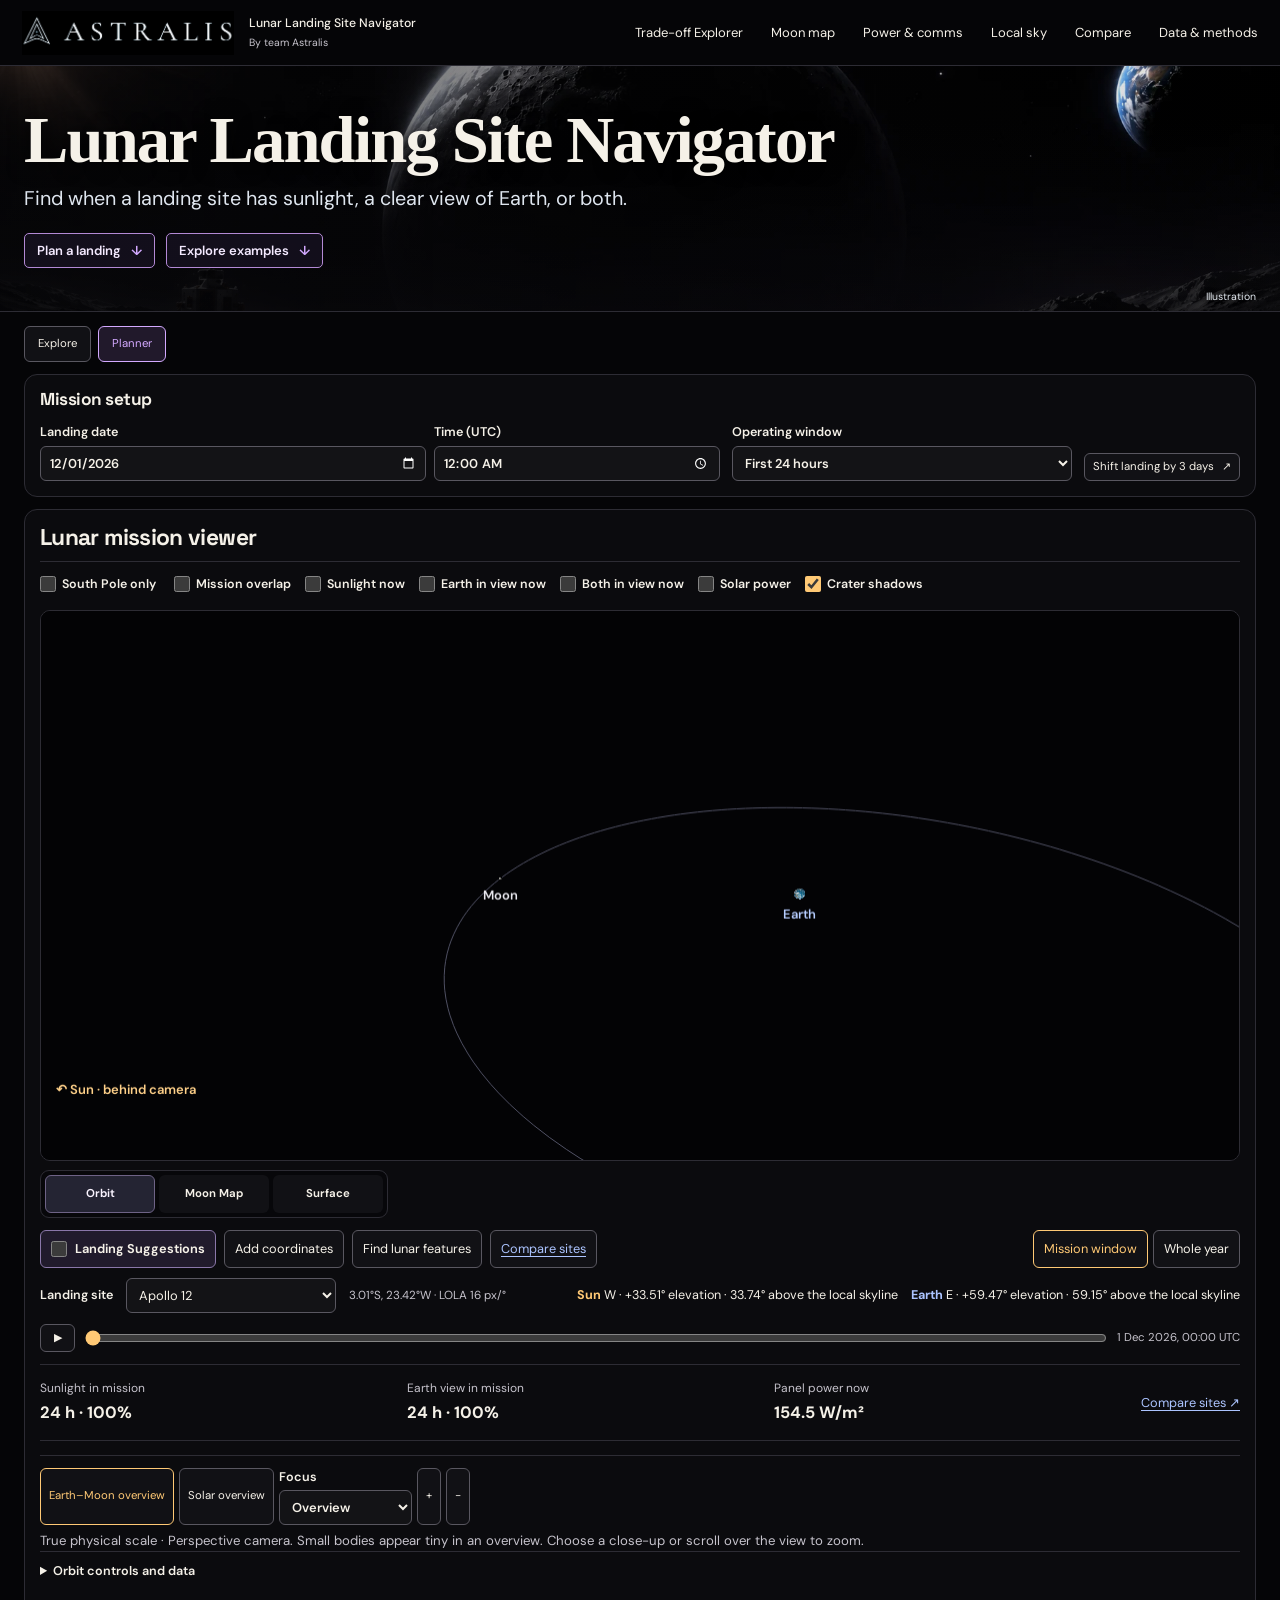
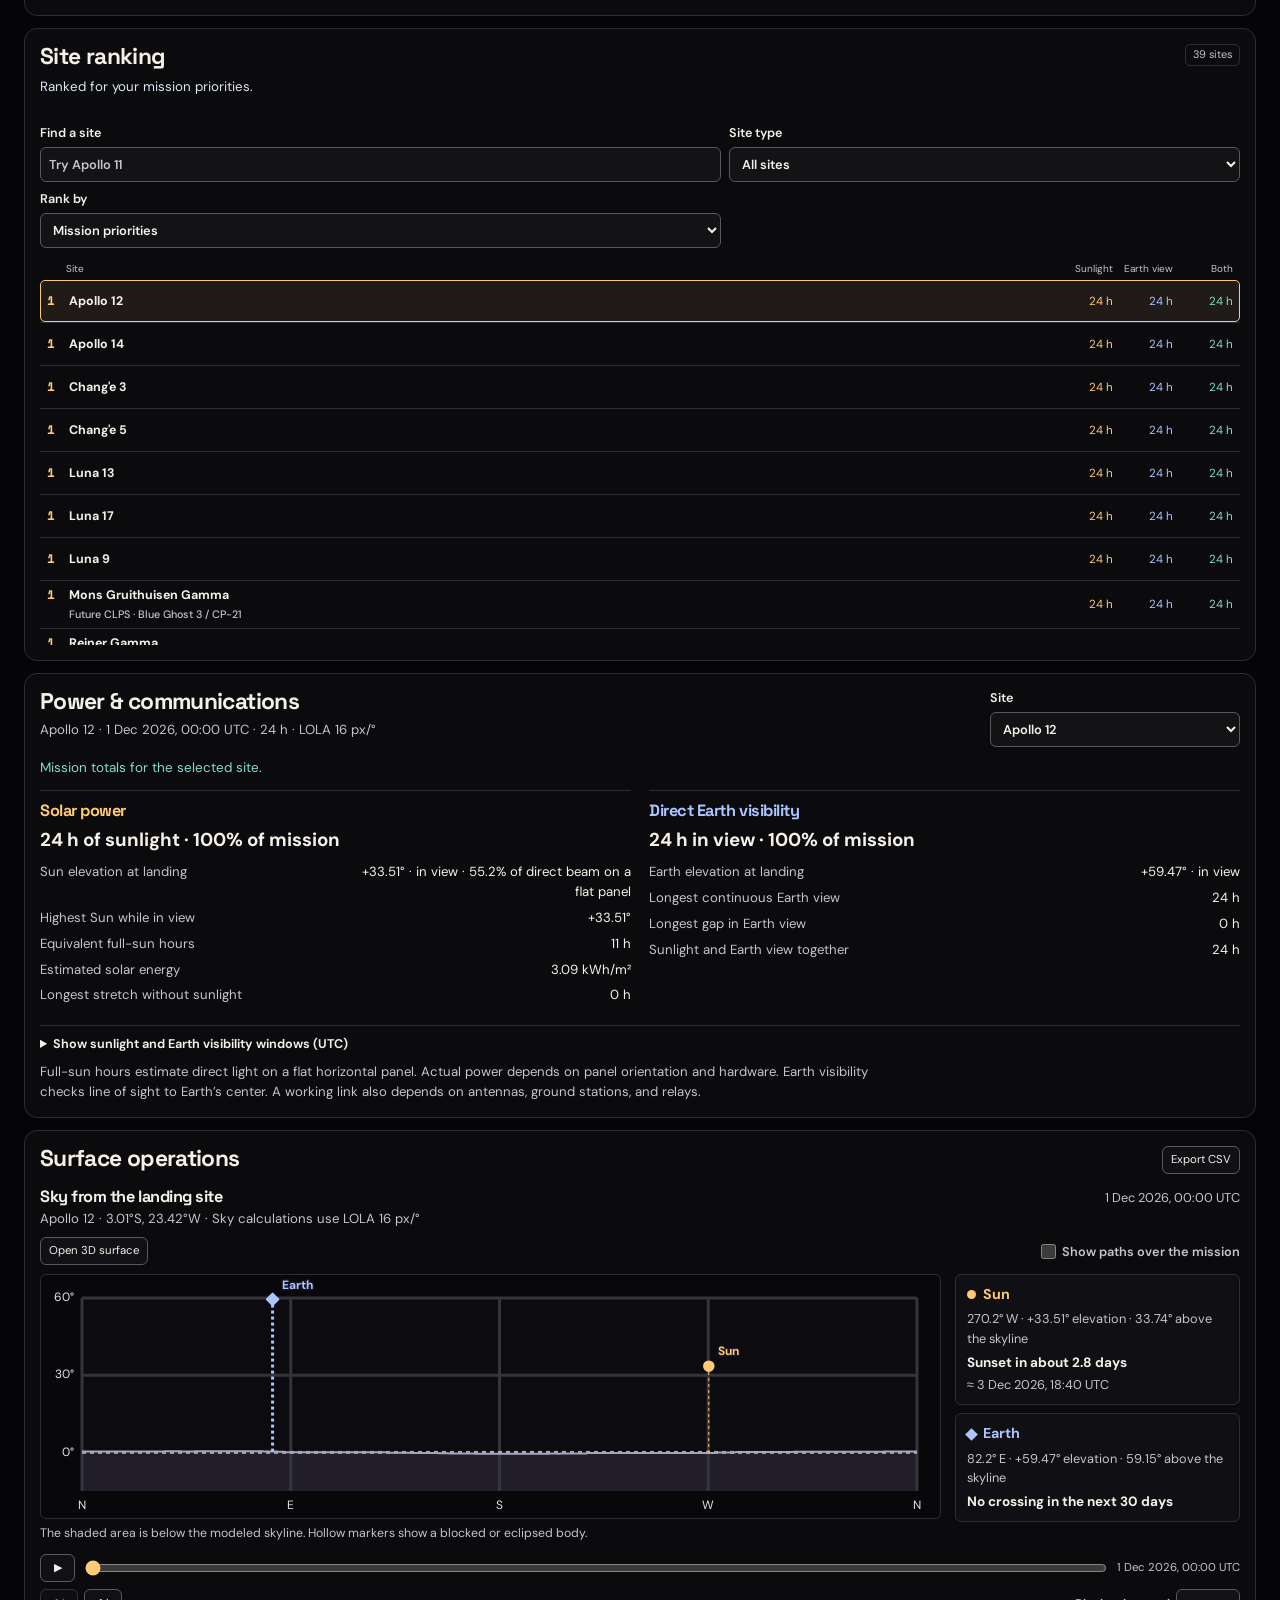
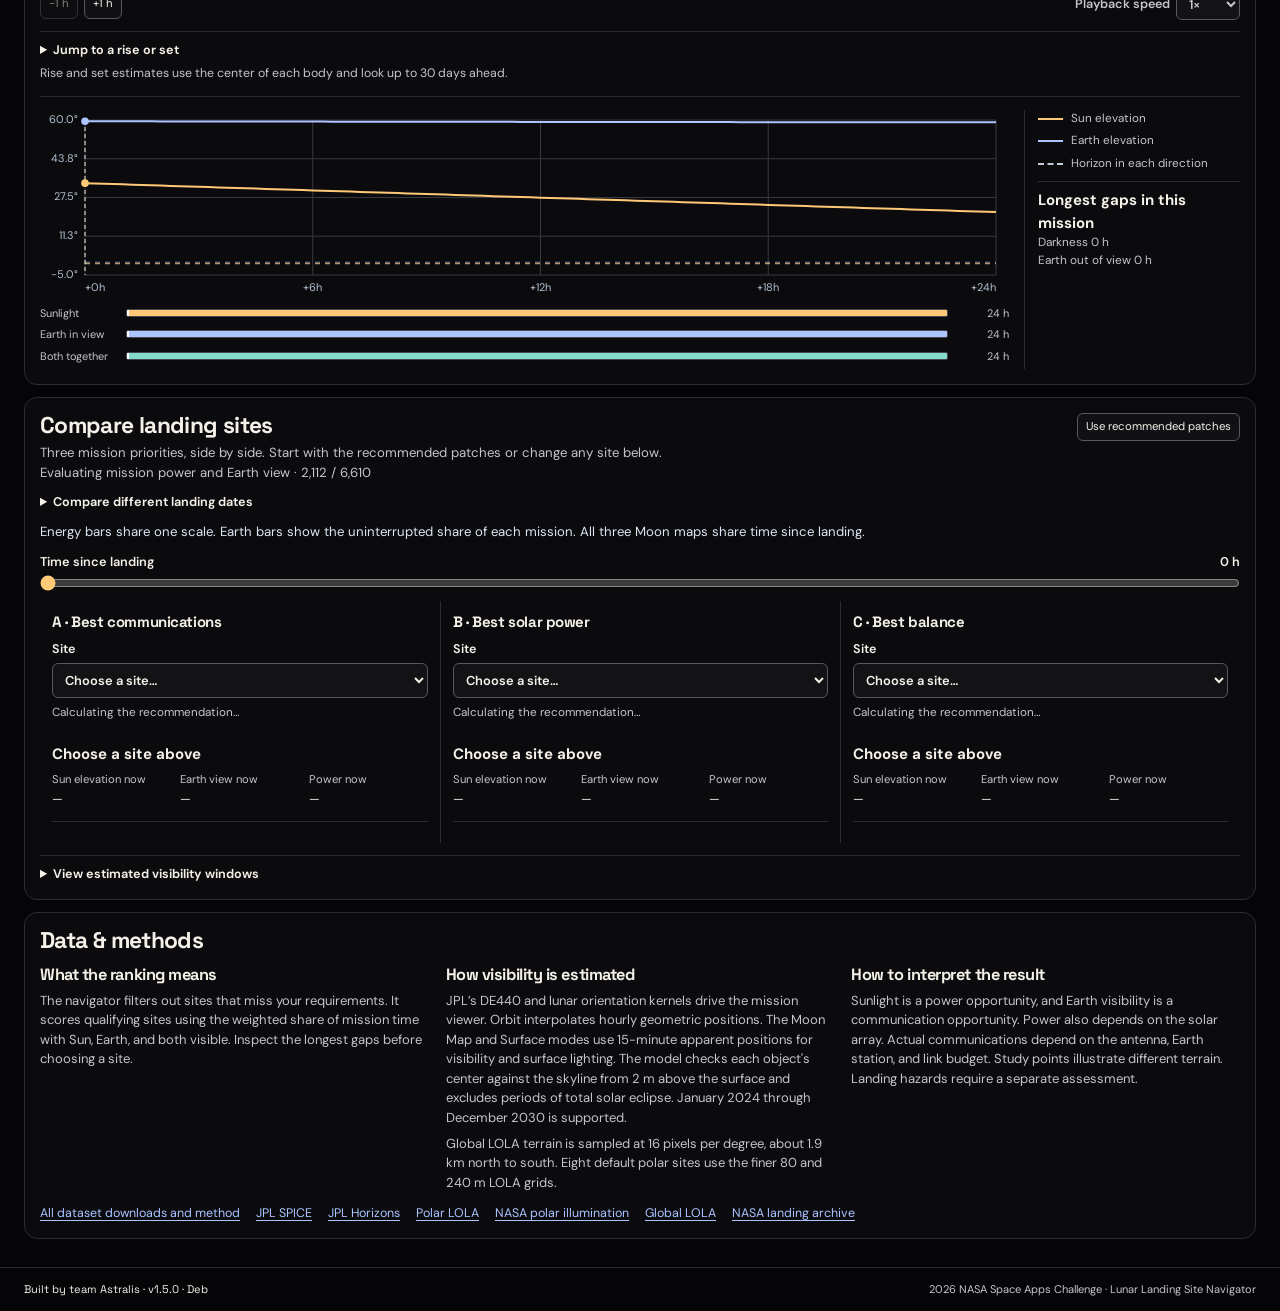
==== commit 64226d82: "Release v1.5.0 — Deb: South Pole comparison viewers in every Explorer tab" ====
--- a/index.html
+++ b/index.html
@@ -9,9 +9,10 @@
   <meta name="author" content="Astralis">
   <link rel="icon" href="./assets/the-astralis-logo.png?v=team-wordmark-2">
   <title>Lunar Landing Site Navigator · Team Astralis</title>
-  <link rel="stylesheet" href="./style.css?v=1.4.0">
-  <link rel="stylesheet" href="./mission-visuals.css?v=1.4.0">
-  <script type="module" src="./app.mjs?v=1.4.0"></script>
+  <link rel="stylesheet" href="./style.css?v=1.5.0">
+  <link rel="stylesheet" href="./mission-visuals.css?v=1.5.0">
+  <link rel="stylesheet" href="./explorer-embed.css">
+  <script type="module" src="./app.mjs?v=1.5.0"></script>
 </head>
 <body>
   <a class="skip" href="#mission">Skip to mission setup</a>
@@ -641,6 +642,6 @@
       </section>
     </div>
   </main>
-  <footer class="footer"><span>Built by team Astralis · v1.4.0 · Deb</span><span>2026 NASA Space Apps Challenge · Lunar Landing Site Navigator</span></footer>
+  <footer class="footer"><span>Built by team Astralis · v1.5.0 · Deb</span><span>2026 NASA Space Apps Challenge · Lunar Landing Site Navigator</span></footer>
 </body>
 </html>
--- a/explorer-embed.css
+++ b/explorer-embed.css
@@ -0,0 +1,7 @@
+/* The existing viewer is embedded, with the planner controls retained in its
+   DOM for shared behavior but hidden from the Explorer's focused visit. */
+html.explorer-embed,html.explorer-embed body{height:100%;margin:0;overflow:hidden}
+.explorer-embed body>:not(#space){display:none!important}
+.explorer-embed #space{display:block;position:fixed;inset:0;margin:0;padding:0;border:0;border-radius:0;width:100%;height:100%;background:#030305}
+.explorer-embed #space>:not(#viewer-stage){display:none!important}
+.explorer-embed #viewer-stage{height:100%!important;width:100%;border:0;border-radius:0;margin:0}
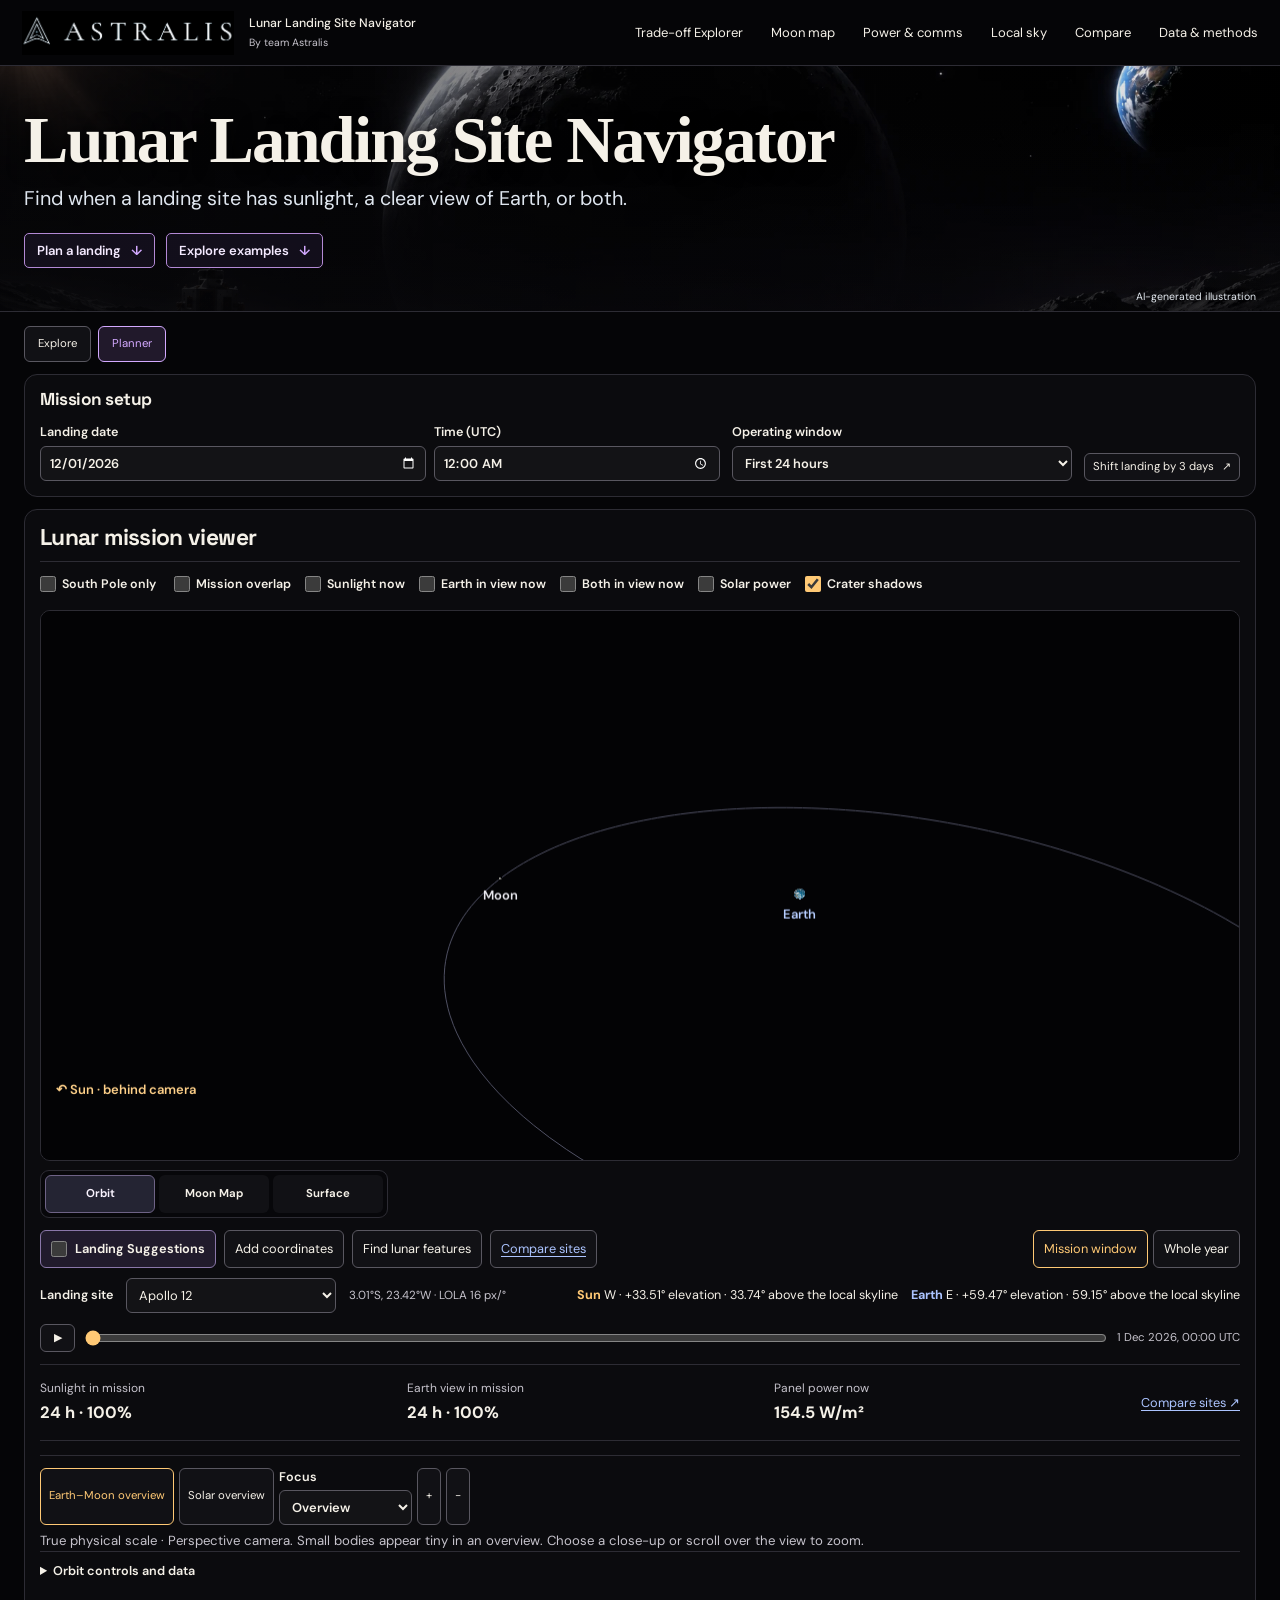
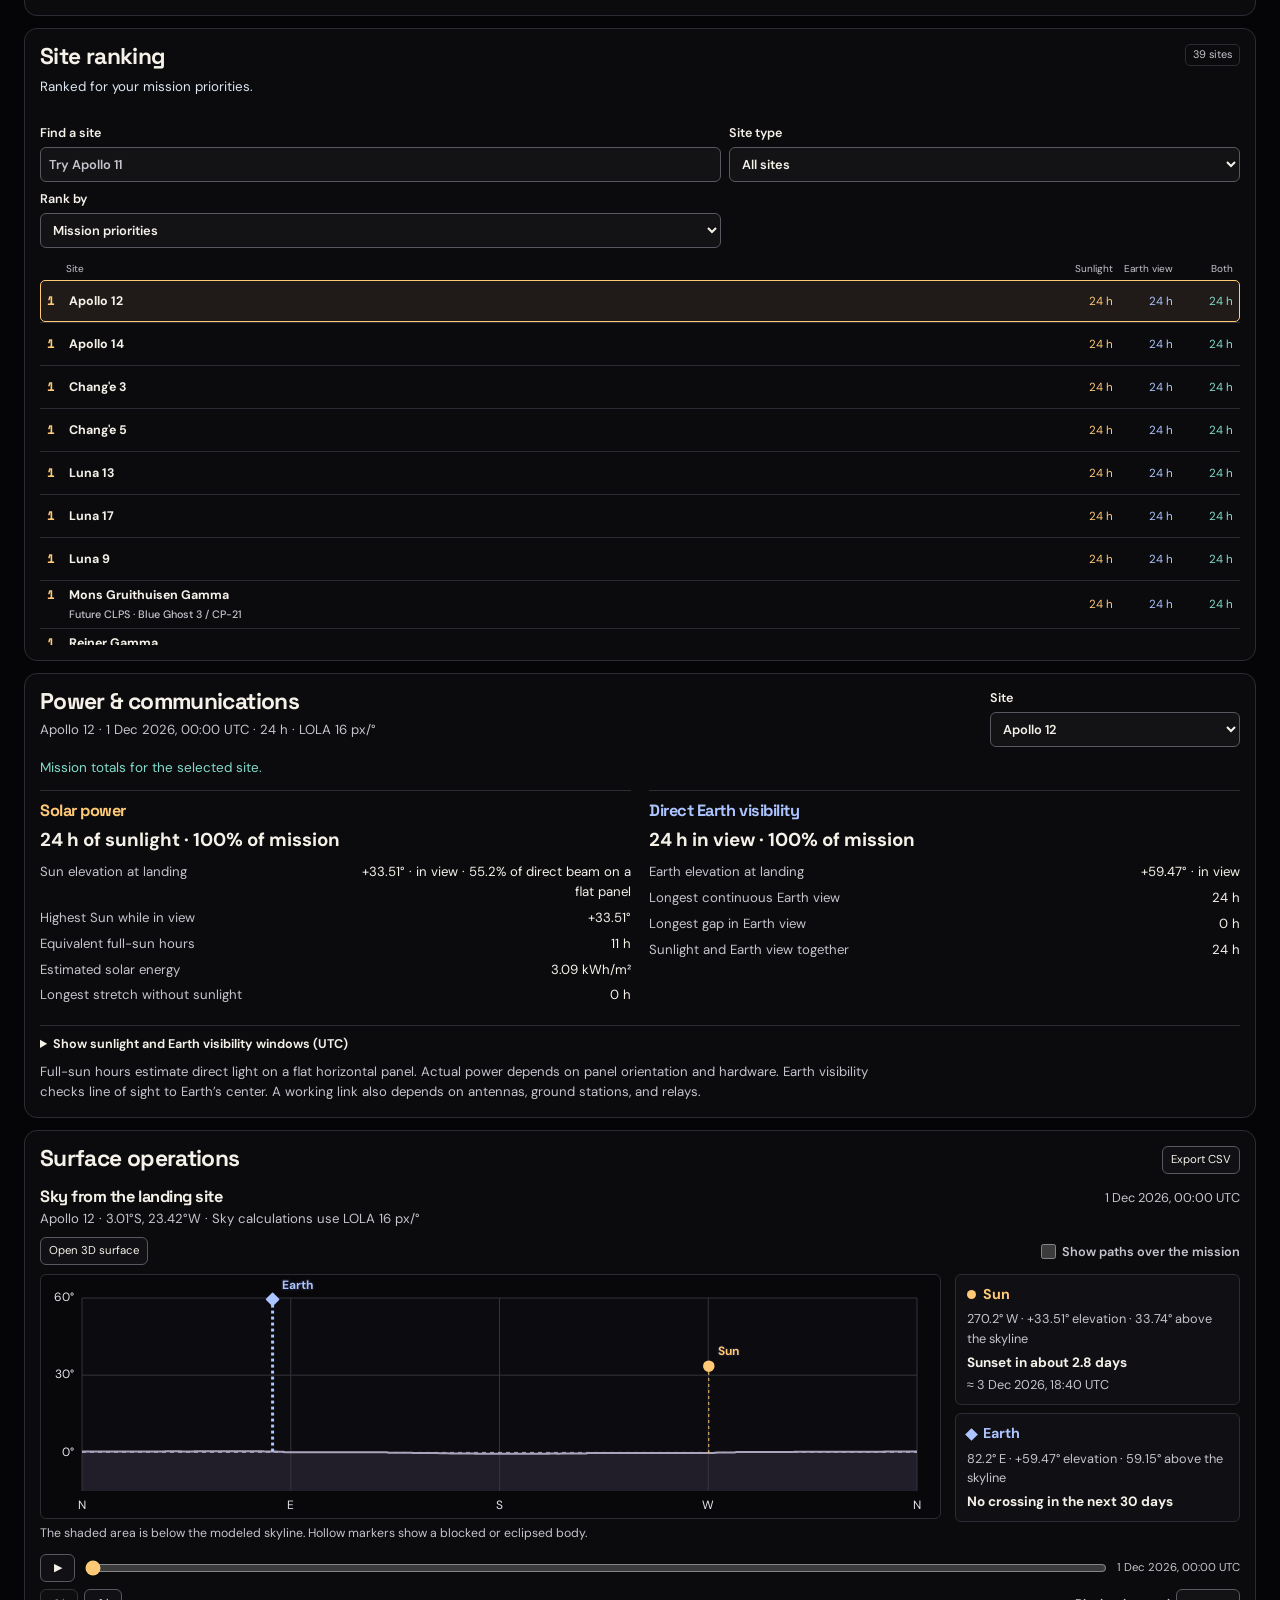
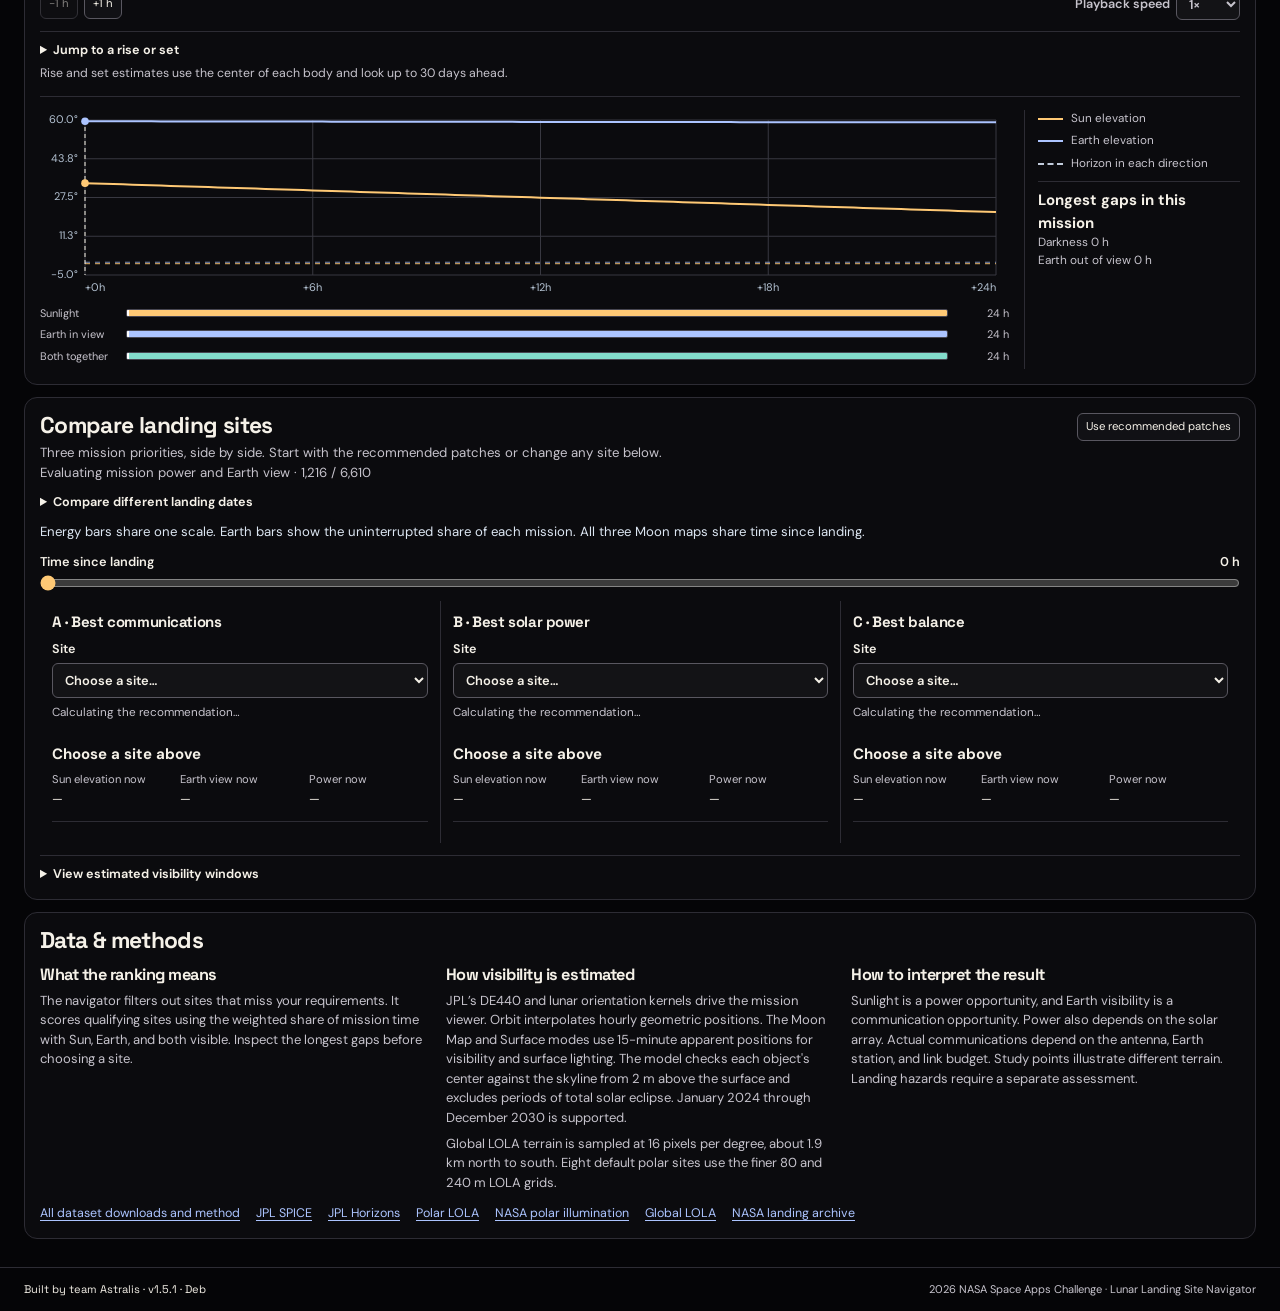
==== commit 6b0a51c9: "Release v1.5.1: publish Team Astralis demo and submission sources" ====
--- a/index.html
+++ b/index.html
@@ -9,10 +9,10 @@
   <meta name="author" content="Astralis">
   <link rel="icon" href="./assets/the-astralis-logo.png?v=team-wordmark-2">
   <title>Lunar Landing Site Navigator · Team Astralis</title>
-  <link rel="stylesheet" href="./style.css?v=1.5.0">
-  <link rel="stylesheet" href="./mission-visuals.css?v=1.5.0">
+  <link rel="stylesheet" href="./style.css?v=1.5.1">
+  <link rel="stylesheet" href="./mission-visuals.css?v=1.5.1">
   <link rel="stylesheet" href="./explorer-embed.css">
-  <script type="module" src="./app.mjs?v=1.5.0"></script>
+  <script type="module" src="./app.mjs?v=1.5.1"></script>
 </head>
 <body>
   <a class="skip" href="#mission">Skip to mission setup</a>
@@ -32,7 +32,7 @@
         <a class="hero-action" href="#mission">Plan a landing <span aria-hidden="true">↓</span></a>
         <a class="hero-action hero-explore" href="#explore">Explore examples <span aria-hidden="true">↓</span></a>
       </div>
-      <span class="hero-credit">Illustration</span>
+      <span class="hero-credit">AI-generated illustration</span>
     </div>
 
     <div class="workspace" id="workspace">
@@ -165,6 +165,7 @@
                   <canvas id="surface-sky" aria-hidden="true"></canvas>
                   <canvas id="surface-canvas" tabindex="0" role="img" aria-label="First-person view of measured lunar terrain at the selected site" aria-describedby="surface-walk-help surface-caption surface-angles surface-light sky-sun-position sky-earth-position"></canvas>
                   <canvas id="surface-labels" aria-hidden="true"></canvas>
+                  <span class="surface-ai-credit">AI-generated visual texture</span>
                   <span id="surface-heading" aria-label="Camera bearing"></span>
                   <div class="surface-guides" id="surface-guides" aria-label="Off-screen objects">
                     <button type="button" class="subtle" id="surface-guide-sun" hidden></button>
@@ -417,6 +418,7 @@
                 <p class="muted" id="surface-caption"></p>
                 <p class="muted" id="surface-angles"></p>
                 <p class="muted" id="surface-light"></p>
+                <p class="muted surface-credit">AI-generated dust texture · procedural illustrative rocks; measured elevations are separate.</p>
                 <p class="muted surface-credit"><a id="surface-terrain-source" href="https://svs.gsfc.nasa.gov/4720/">Surface imagery · NASA LROC / LOLA</a></p>
                 <p class="muted surface-credit"><a href="https://svs.gsfc.nasa.gov/3615/">Earth imagery · NASA Blue Marble</a> <span>· satellite mosaic with estimated rotation and lighting for the selected UTC time</span></p>
                 </details>
@@ -642,6 +644,6 @@
       </section>
     </div>
   </main>
-  <footer class="footer"><span>Built by team Astralis · v1.5.0 · Deb</span><span>2026 NASA Space Apps Challenge · Lunar Landing Site Navigator</span></footer>
+  <footer class="footer"><span>Built by team Astralis · v1.5.1 · Deb</span><span>2026 NASA Space Apps Challenge · Lunar Landing Site Navigator</span></footer>
 </body>
 </html>
--- a/style.css
+++ b/style.css
@@ -485,6 +485,7 @@
 .crossing-sun strong{color:var(--sun)}
 .crossing-earth strong{color:var(--earth)}
 .surface-stage{position:relative;height:clamp(340px,38vw,510px);overflow:hidden;border:1px solid var(--line);border-radius:10px;background:#020205}
+.surface-ai-credit{position:absolute;left:12px;bottom:12px;z-index:3;pointer-events:none;padding:4px 8px;border-radius:4px;background:#08080ddd;color:#f5f1e8;font-size:11px;line-height:1.4}
 #surface-sky,#surface-canvas,#surface-labels{position:absolute;inset:0;width:100%;height:100%}
 #surface-canvas{touch-action:none;cursor:grab}
 #surface-canvas:focus-visible{outline:2px solid var(--sun);outline-offset:-3px}
